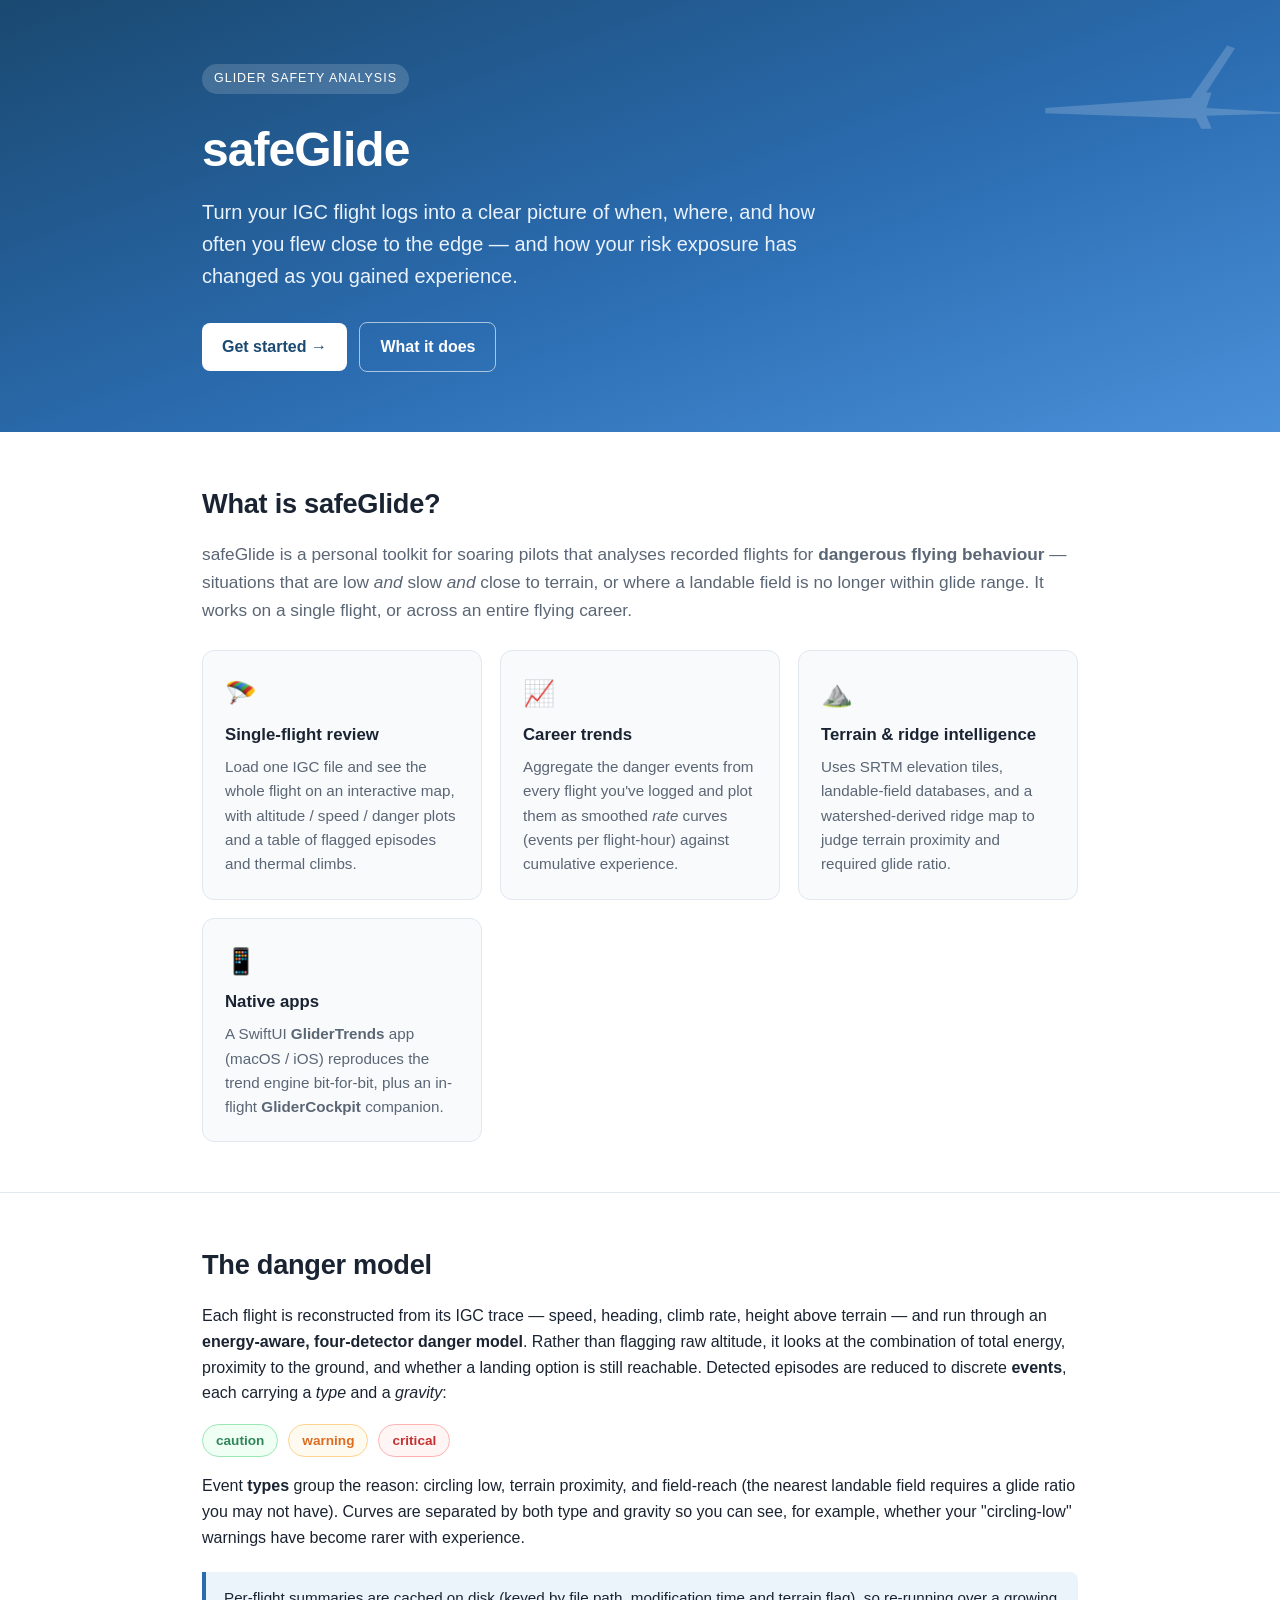
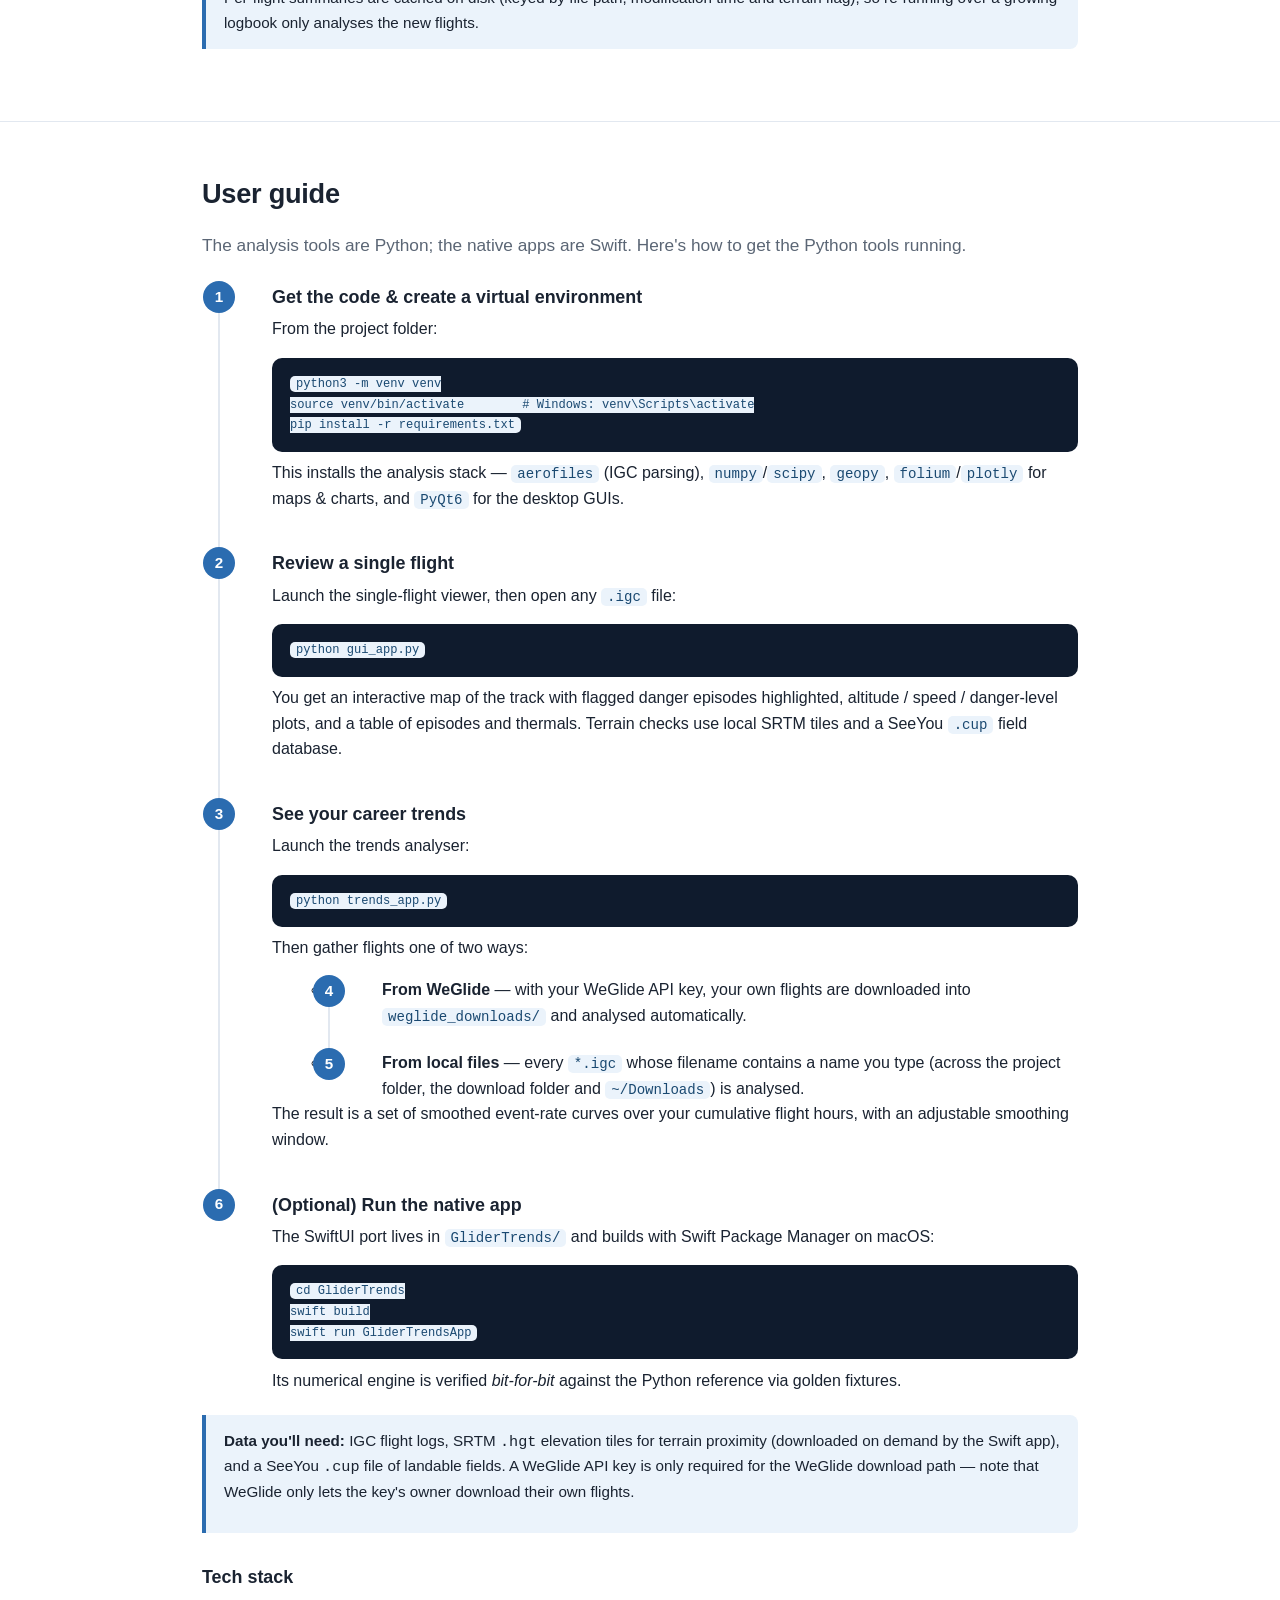
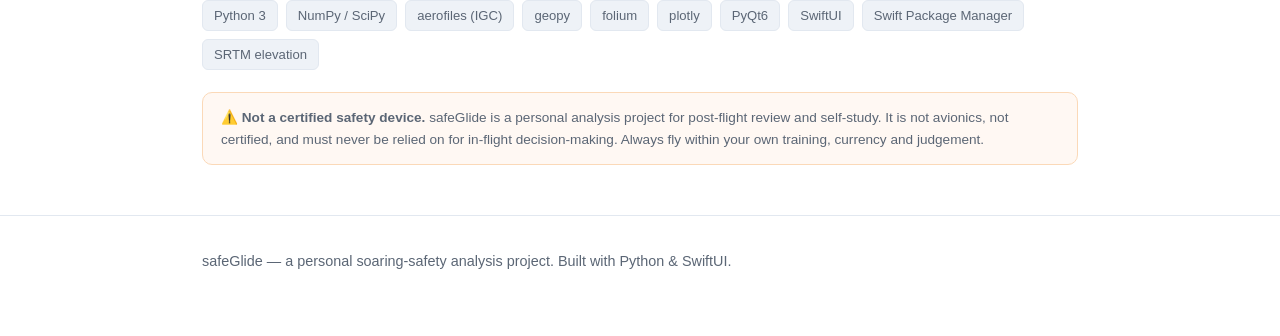
==== index.html @ c8cd1710 "safeGlide landing page & user guide Co-Authored-By: Claude Opus 4.8 <noreply@anthropic.com>" ====
<!DOCTYPE html>
<html lang="en">
<head>
<meta charset="utf-8">
<meta name="viewport" content="width=device-width, initial-scale=1">
<title>safeGlide — glider flight-safety analysis</title>
<style>
  :root{
    --sky:#2b6cb0; --sky-dk:#1a4971; --sky-lt:#ebf3fb;
    --ink:#1a2331; --muted:#5b6675; --line:#e2e8f0; --bg:#ffffff;
    --warn:#dd6b20; --crit:#c53030; --ok:#2f855a;
    --card:#f8fafc;
  }
  *{box-sizing:border-box}
  html{scroll-behavior:smooth}
  body{margin:0;font-family:-apple-system,BlinkMacSystemFont,"Segoe UI",Roboto,Helvetica,Arial,sans-serif;
    color:var(--ink);line-height:1.6;background:var(--bg);-webkit-font-smoothing:antialiased}
  a{color:var(--sky);text-decoration:none}
  a:hover{text-decoration:underline}
  .wrap{max-width:920px;margin:0 auto;padding:0 22px}

  /* hero */
  header.hero{background:linear-gradient(160deg,#1a4971 0%,#2b6cb0 55%,#4a90d9 100%);color:#fff;
    padding:64px 0 56px;position:relative;overflow:hidden}
  header.hero .wrap{position:relative;z-index:1}
  .glider{position:absolute;right:-20px;top:30px;width:260px;opacity:.18;z-index:0}
  .badge{display:inline-block;font-size:.78rem;letter-spacing:.08em;text-transform:uppercase;
    background:rgba(255,255,255,.16);padding:5px 12px;border-radius:999px;margin-bottom:18px}
  h1{font-size:3rem;margin:0 0 .15em;font-weight:800;letter-spacing:-.02em}
  .tag{font-size:1.25rem;max-width:620px;color:#eaf2fb;margin:0 0 26px}
  .cta a{display:inline-block;background:#fff;color:var(--sky-dk);font-weight:600;
    padding:11px 20px;border-radius:8px;margin:4px 8px 4px 0}
  .cta a.ghost{background:transparent;color:#fff;border:1.5px solid rgba(255,255,255,.6)}

  section{padding:50px 0;border-bottom:1px solid var(--line)}
  h2{font-size:1.7rem;margin:0 0 .6em;letter-spacing:-.01em}
  h3{font-size:1.12rem;margin:0 0 .35em}
  p{margin:0 0 1em}
  .lead{font-size:1.08rem;color:var(--muted)}

  .grid{display:grid;grid-template-columns:repeat(auto-fit,minmax(240px,1fr));gap:18px;margin-top:26px}
  .card{background:var(--card);border:1px solid var(--line);border-radius:12px;padding:22px}
  .card .ic{font-size:1.6rem;margin-bottom:8px;display:block}
  .card h3{font-size:1.05rem}
  .card p{font-size:.95rem;color:var(--muted);margin:0}

  /* danger pills */
  .pills{display:flex;flex-wrap:wrap;gap:10px;margin:18px 0 6px}
  .pill{font-size:.85rem;font-weight:600;padding:5px 13px;border-radius:999px;border:1px solid}
  .pill.c{color:var(--ok);border-color:#9ae6b4;background:#f0fff4}
  .pill.w{color:var(--warn);border-color:#fbd38d;background:#fffaf0}
  .pill.x{color:var(--crit);border-color:#feb2b2;background:#fff5f5}

  /* steps */
  ol.steps{counter-reset:s;list-style:none;padding:0;margin:24px 0 0}
  ol.steps li{position:relative;padding:0 0 22px 52px;border-left:2px solid var(--line);margin-left:16px}
  ol.steps li:last-child{border-left-color:transparent;padding-bottom:0}
  ol.steps li::before{counter-increment:s;content:counter(s);position:absolute;left:-17px;top:-2px;
    width:32px;height:32px;border-radius:50%;background:var(--sky);color:#fff;font-weight:700;
    display:flex;align-items:center;justify-content:center;font-size:.95rem}
  ol.steps h3{margin-bottom:.25em}

  pre{background:#0f1b2d;color:#e6edf6;border-radius:10px;padding:16px 18px;overflow-x:auto;
    font-size:.86rem;line-height:1.5;margin:.6em 0}
  code{font-family:ui-monospace,SFMono-Regular,Menlo,Consolas,monospace}
  p code,li code{background:var(--sky-lt);color:var(--sky-dk);padding:1px 6px;border-radius:5px;font-size:.88em}

  .note{background:var(--sky-lt);border-left:4px solid var(--sky);border-radius:0 8px 8px 0;
    padding:14px 18px;font-size:.95rem;margin:22px 0}
  .stack{display:flex;flex-wrap:wrap;gap:8px;margin-top:8px}
  .stack span{font-size:.82rem;background:#eef2f7;border:1px solid var(--line);padding:4px 11px;border-radius:6px;color:var(--muted)}

  footer{padding:34px 0 50px;color:var(--muted);font-size:.9rem}
  .disclaimer{font-size:.85rem;color:var(--muted);background:#fff8f3;border:1px solid #fbd9b8;
    border-radius:10px;padding:14px 18px;margin-top:22px}
  @media(max-width:560px){h1{font-size:2.2rem}.glider{display:none}}
</style>
</head>
<body>

<header class="hero">
  <svg class="glider" viewBox="0 0 100 60" xmlns="http://www.w3.org/2000/svg" fill="#fff" aria-hidden="true">
    <path d="M2 30 L60 26 L62 24 L66 24 L64 30 L98 32 L64 33 L66 38 L62 38 L60 34 L2 32 Z"/>
    <path d="M58 26 L72 6 L75 7 L62 27 Z"/>
  </svg>
  <div class="wrap">
    <span class="badge">Glider Safety Analysis</span>
    <h1>safeGlide</h1>
    <p class="tag">Turn your IGC flight logs into a clear picture of when, where, and how often you flew close to the edge — and how your risk exposure has changed as you gained experience.</p>
    <div class="cta">
      <a href="#guide">Get started →</a>
      <a class="ghost" href="#what">What it does</a>
    </div>
  </div>
</header>

<section id="what">
  <div class="wrap">
    <h2>What is safeGlide?</h2>
    <p class="lead">safeGlide is a personal toolkit for soaring pilots that analyses recorded flights for <strong>dangerous flying behaviour</strong> — situations that are low <em>and</em> slow <em>and</em> close to terrain, or where a landable field is no longer within glide range. It works on a single flight, or across an entire flying career.</p>

    <div class="grid">
      <div class="card">
        <span class="ic">🪂</span>
        <h3>Single-flight review</h3>
        <p>Load one IGC file and see the whole flight on an interactive map, with altitude / speed / danger plots and a table of flagged episodes and thermal climbs.</p>
      </div>
      <div class="card">
        <span class="ic">📈</span>
        <h3>Career trends</h3>
        <p>Aggregate the danger events from every flight you've logged and plot them as smoothed <em>rate</em> curves (events per flight-hour) against cumulative experience.</p>
      </div>
      <div class="card">
        <span class="ic">⛰️</span>
        <h3>Terrain &amp; ridge intelligence</h3>
        <p>Uses SRTM elevation tiles, landable-field databases, and a watershed-derived ridge map to judge terrain proximity and required glide ratio.</p>
      </div>
      <div class="card">
        <span class="ic">📱</span>
        <h3>Native apps</h3>
        <p>A SwiftUI <strong>GliderTrends</strong> app (macOS / iOS) reproduces the trend engine bit-for-bit, plus an in-flight <strong>GliderCockpit</strong> companion.</p>
      </div>
    </div>
  </div>
</section>

<section id="danger">
  <div class="wrap">
    <h2>The danger model</h2>
    <p>Each flight is reconstructed from its IGC trace — speed, heading, climb rate, height above terrain — and run through an <strong>energy-aware, four-detector danger model</strong>. Rather than flagging raw altitude, it looks at the combination of total energy, proximity to the ground, and whether a landing option is still reachable. Detected episodes are reduced to discrete <strong>events</strong>, each carrying a <em>type</em> and a <em>gravity</em>:</p>
    <div class="pills">
      <span class="pill c">caution</span>
      <span class="pill w">warning</span>
      <span class="pill x">critical</span>
    </div>
    <p style="margin-top:1em">Event <strong>types</strong> group the reason: circling low, terrain proximity, and field-reach (the nearest landable field requires a glide ratio you may not have). Curves are separated by both type and gravity so you can see, for example, whether your "circling-low" warnings have become rarer with experience.</p>
    <div class="note">Per-flight summaries are cached on disk (keyed by file path, modification time and terrain flag), so re-running over a growing logbook only analyses the new flights.</div>
  </div>
</section>

<section id="guide">
  <div class="wrap">
    <h2>User guide</h2>
    <p class="lead">The analysis tools are Python; the native apps are Swift. Here's how to get the Python tools running.</p>

    <ol class="steps">
      <li>
        <h3>Get the code &amp; create a virtual environment</h3>
        <p>From the project folder:</p>
        <pre><code>python3 -m venv venv
source venv/bin/activate        # Windows: venv\Scripts\activate
pip install -r requirements.txt</code></pre>
        <p>This installs the analysis stack — <code>aerofiles</code> (IGC parsing), <code>numpy</code>/<code>scipy</code>, <code>geopy</code>, <code>folium</code>/<code>plotly</code> for maps &amp; charts, and <code>PyQt6</code> for the desktop GUIs.</p>
      </li>

      <li>
        <h3>Review a single flight</h3>
        <p>Launch the single-flight viewer, then open any <code>.igc</code> file:</p>
        <pre><code>python gui_app.py</code></pre>
        <p>You get an interactive map of the track with flagged danger episodes highlighted, altitude / speed / danger-level plots, and a table of episodes and thermals. Terrain checks use local SRTM tiles and a SeeYou <code>.cup</code> field database.</p>
      </li>

      <li>
        <h3>See your career trends</h3>
        <p>Launch the trends analyser:</p>
        <pre><code>python trends_app.py</code></pre>
        <p>Then gather flights one of two ways:</p>
        <ul>
          <li><strong>From WeGlide</strong> — with your WeGlide API key, your own flights are downloaded into <code>weglide_downloads/</code> and analysed automatically.</li>
          <li><strong>From local files</strong> — every <code>*.igc</code> whose filename contains a name you type (across the project folder, the download folder and <code>~/Downloads</code>) is analysed.</li>
        </ul>
        <p>The result is a set of smoothed event-rate curves over your cumulative flight hours, with an adjustable smoothing window.</p>
      </li>

      <li>
        <h3>(Optional) Run the native app</h3>
        <p>The SwiftUI port lives in <code>GliderTrends/</code> and builds with Swift Package Manager on macOS:</p>
        <pre><code>cd GliderTrends
swift build
swift run GliderTrendsApp</code></pre>
        <p>Its numerical engine is verified <em>bit-for-bit</em> against the Python reference via golden fixtures.</p>
      </li>
    </ol>

    <div class="note"><strong>Data you'll need:</strong> IGC flight logs, SRTM <code>.hgt</code> elevation tiles for terrain proximity (downloaded on demand by the Swift app), and a SeeYou <code>.cup</code> file of landable fields. A WeGlide API key is only required for the WeGlide download path — note that WeGlide only lets the key's owner download their own flights.</p></div>

    <h3 style="margin-top:30px">Tech stack</h3>
    <div class="stack">
      <span>Python 3</span><span>NumPy / SciPy</span><span>aerofiles (IGC)</span><span>geopy</span>
      <span>folium</span><span>plotly</span><span>PyQt6</span><span>SwiftUI</span><span>Swift Package Manager</span><span>SRTM elevation</span>
    </div>

    <div class="disclaimer">⚠️ <strong>Not a certified safety device.</strong> safeGlide is a personal analysis project for post-flight review and self-study. It is not avionics, not certified, and must never be relied on for in-flight decision-making. Always fly within your own training, currency and judgement.</div>
  </div>
</section>

<footer>
  <div class="wrap">
    <p>safeGlide — a personal soaring-safety analysis project. Built with Python &amp; SwiftUI.</p>
  </div>
</footer>

</body>
</html>
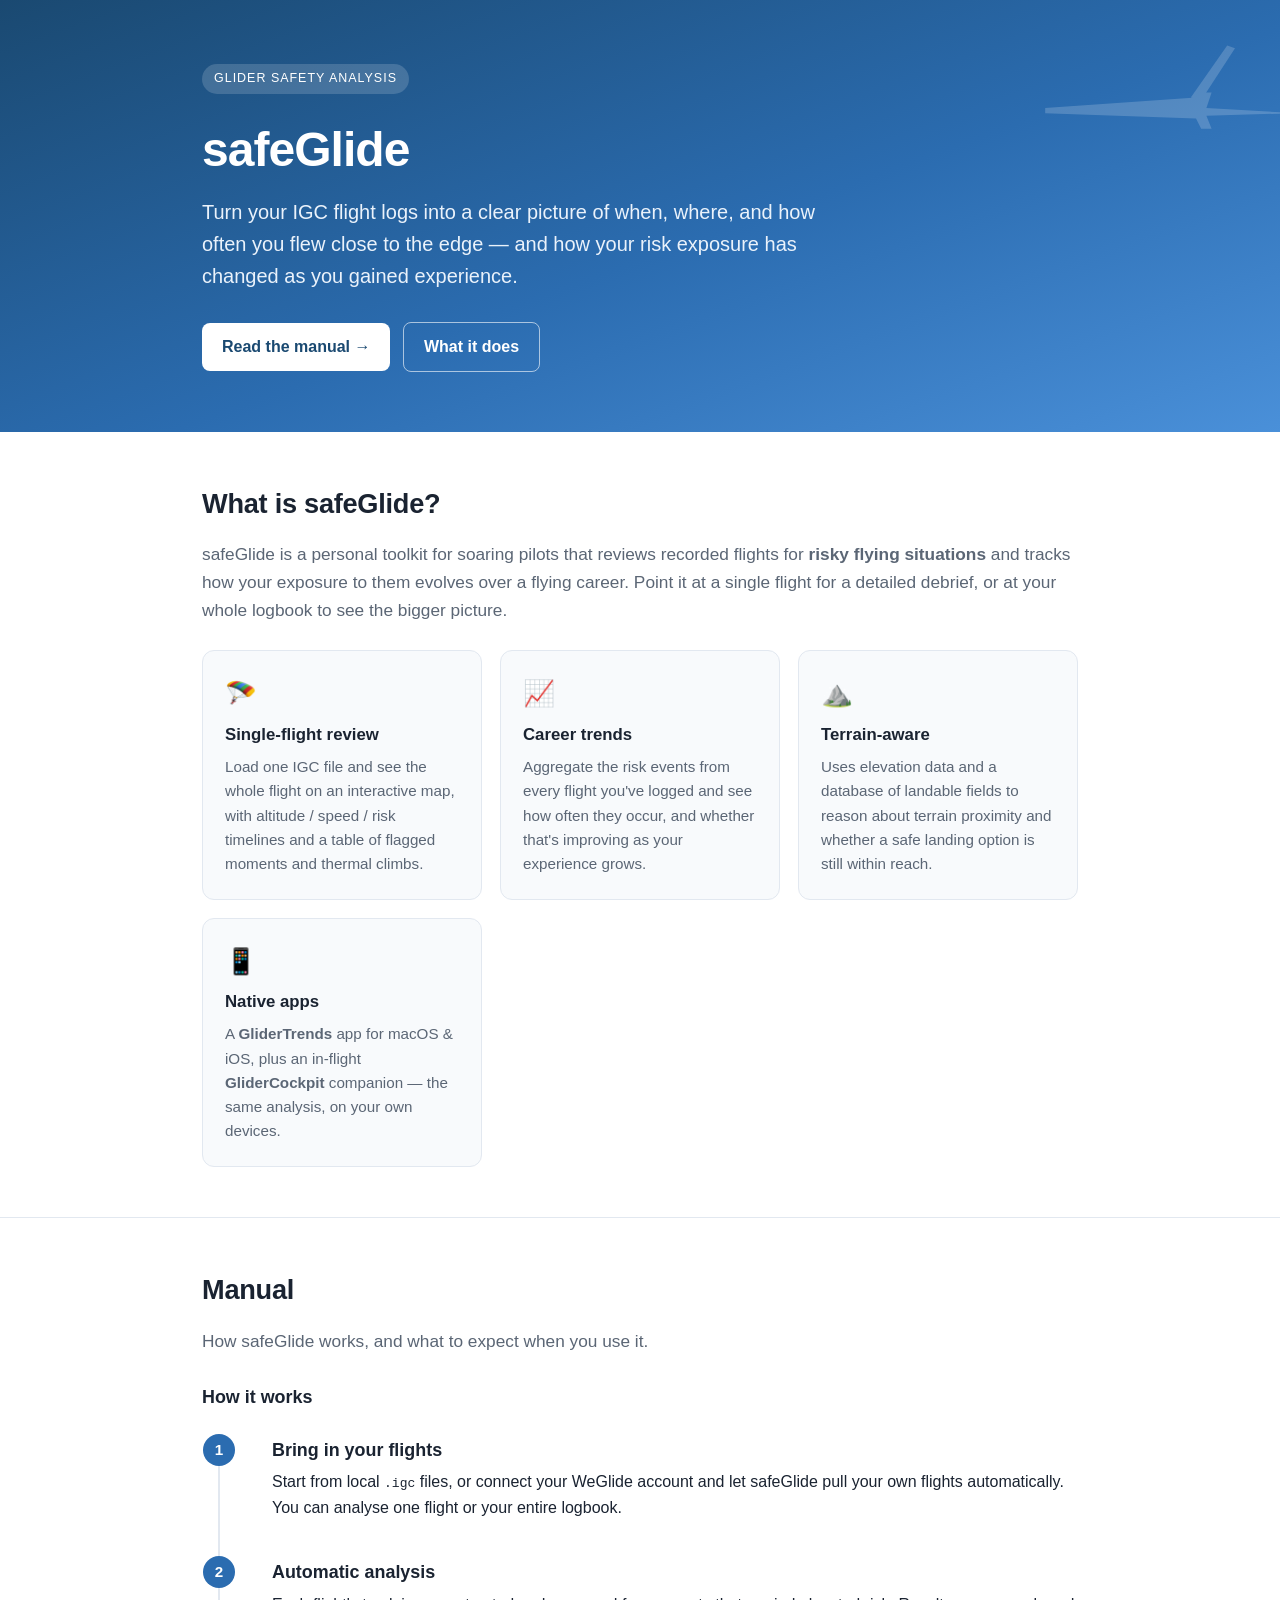
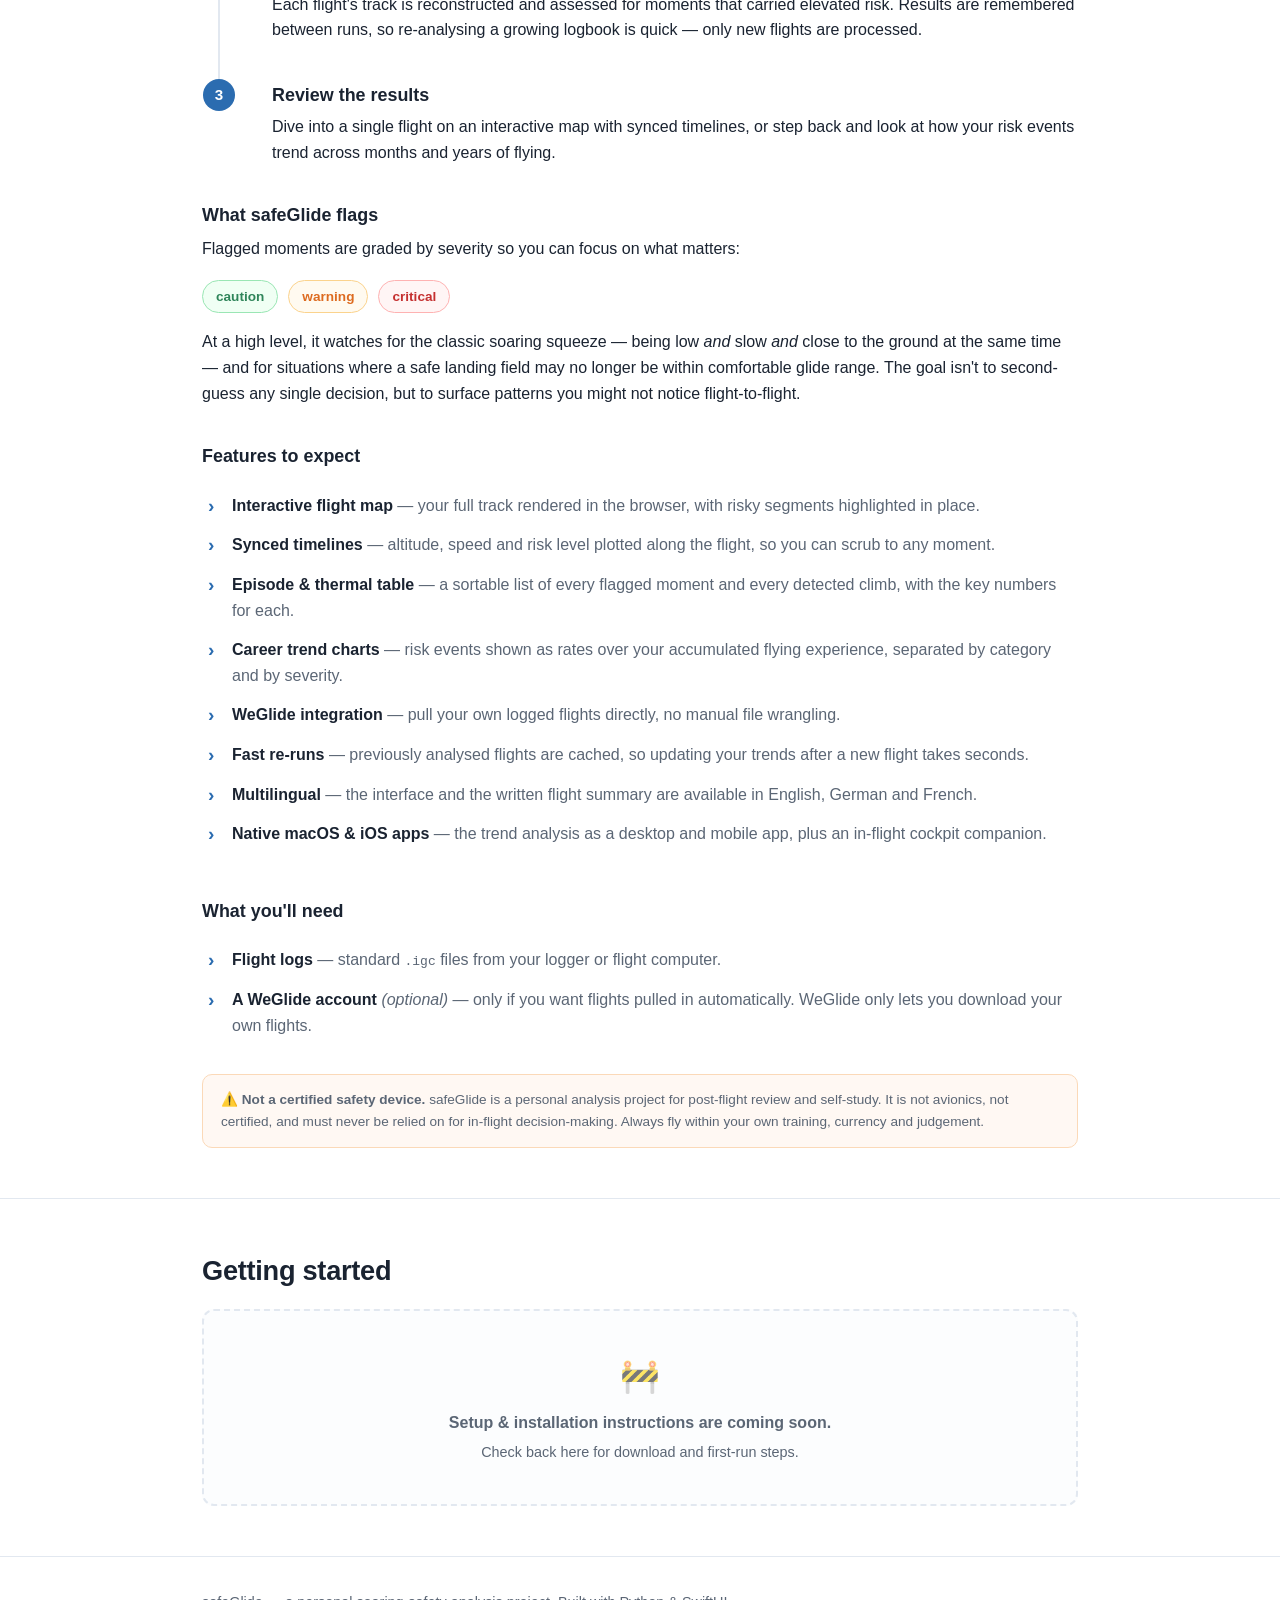
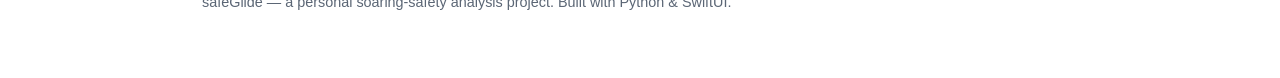
==== commit 3839a272: "Update landing page: empty Getting Started, populated Manual Co-Authored-By: Claude Opus 4.8 <norepl" ====
--- a/index.html
+++ b/index.html
@@ -60,15 +60,18 @@
     display:flex;align-items:center;justify-content:center;font-size:.95rem}
   ol.steps h3{margin-bottom:.25em}
 
-  pre{background:#0f1b2d;color:#e6edf6;border-radius:10px;padding:16px 18px;overflow-x:auto;
-    font-size:.86rem;line-height:1.5;margin:.6em 0}
-  code{font-family:ui-monospace,SFMono-Regular,Menlo,Consolas,monospace}
-  p code,li code{background:var(--sky-lt);color:var(--sky-dk);padding:1px 6px;border-radius:5px;font-size:.88em}
+  ul.feat{list-style:none;padding:0;margin:22px 0 0}
+  ul.feat li{position:relative;padding:0 0 14px 30px;color:var(--muted)}
+  ul.feat li strong{color:var(--ink)}
+  ul.feat li::before{content:"›";position:absolute;left:6px;top:-2px;color:var(--sky);font-weight:800;font-size:1.2rem}
 
   .note{background:var(--sky-lt);border-left:4px solid var(--sky);border-radius:0 8px 8px 0;
     padding:14px 18px;font-size:.95rem;margin:22px 0}
-  .stack{display:flex;flex-wrap:wrap;gap:8px;margin-top:8px}
-  .stack span{font-size:.82rem;background:#eef2f7;border:1px solid var(--line);padding:4px 11px;border-radius:6px;color:var(--muted)}
+
+  /* empty placeholder */
+  .placeholder{border:2px dashed var(--line);border-radius:12px;padding:40px 24px;text-align:center;
+    color:var(--muted);background:#fcfdfe}
+  .placeholder .ic{font-size:2rem;display:block;margin-bottom:8px;opacity:.6}
 
   footer{padding:34px 0 50px;color:var(--muted);font-size:.9rem}
   .disclaimer{font-size:.85rem;color:var(--muted);background:#fff8f3;border:1px solid #fbd9b8;
@@ -88,7 +91,7 @@
     <h1>safeGlide</h1>
     <p class="tag">Turn your IGC flight logs into a clear picture of when, where, and how often you flew close to the edge — and how your risk exposure has changed as you gained experience.</p>
     <div class="cta">
-      <a href="#guide">Get started →</a>
+      <a href="#manual">Read the manual →</a>
       <a class="ghost" href="#what">What it does</a>
     </div>
   </div>
@@ -97,100 +100,93 @@
 <section id="what">
   <div class="wrap">
     <h2>What is safeGlide?</h2>
-    <p class="lead">safeGlide is a personal toolkit for soaring pilots that analyses recorded flights for <strong>dangerous flying behaviour</strong> — situations that are low <em>and</em> slow <em>and</em> close to terrain, or where a landable field is no longer within glide range. It works on a single flight, or across an entire flying career.</p>
+    <p class="lead">safeGlide is a personal toolkit for soaring pilots that reviews recorded flights for <strong>risky flying situations</strong> and tracks how your exposure to them evolves over a flying career. Point it at a single flight for a detailed debrief, or at your whole logbook to see the bigger picture.</p>
 
     <div class="grid">
       <div class="card">
         <span class="ic">🪂</span>
         <h3>Single-flight review</h3>
-        <p>Load one IGC file and see the whole flight on an interactive map, with altitude / speed / danger plots and a table of flagged episodes and thermal climbs.</p>
+        <p>Load one IGC file and see the whole flight on an interactive map, with altitude / speed / risk timelines and a table of flagged moments and thermal climbs.</p>
       </div>
       <div class="card">
         <span class="ic">📈</span>
         <h3>Career trends</h3>
-        <p>Aggregate the danger events from every flight you've logged and plot them as smoothed <em>rate</em> curves (events per flight-hour) against cumulative experience.</p>
+        <p>Aggregate the risk events from every flight you've logged and see how often they occur, and whether that's improving as your experience grows.</p>
       </div>
       <div class="card">
         <span class="ic">⛰️</span>
-        <h3>Terrain &amp; ridge intelligence</h3>
-        <p>Uses SRTM elevation tiles, landable-field databases, and a watershed-derived ridge map to judge terrain proximity and required glide ratio.</p>
+        <h3>Terrain-aware</h3>
+        <p>Uses elevation data and a database of landable fields to reason about terrain proximity and whether a safe landing option is still within reach.</p>
       </div>
       <div class="card">
         <span class="ic">📱</span>
         <h3>Native apps</h3>
-        <p>A SwiftUI <strong>GliderTrends</strong> app (macOS / iOS) reproduces the trend engine bit-for-bit, plus an in-flight <strong>GliderCockpit</strong> companion.</p>
+        <p>A <strong>GliderTrends</strong> app for macOS &amp; iOS, plus an in-flight <strong>GliderCockpit</strong> companion — the same analysis, on your own devices.</p>
       </div>
     </div>
   </div>
 </section>
 
-<section id="danger">
-  <div class="wrap">
-    <h2>The danger model</h2>
-    <p>Each flight is reconstructed from its IGC trace — speed, heading, climb rate, height above terrain — and run through an <strong>energy-aware, four-detector danger model</strong>. Rather than flagging raw altitude, it looks at the combination of total energy, proximity to the ground, and whether a landing option is still reachable. Detected episodes are reduced to discrete <strong>events</strong>, each carrying a <em>type</em> and a <em>gravity</em>:</p>
+<section id="manual">
+  <div class="wrap">
+    <h2>Manual</h2>
+    <p class="lead">How safeGlide works, and what to expect when you use it.</p>
+
+    <h3 style="margin-top:28px">How it works</h3>
+    <ol class="steps">
+      <li>
+        <h3>Bring in your flights</h3>
+        <p>Start from local <code>.igc</code> files, or connect your WeGlide account and let safeGlide pull your own flights automatically. You can analyse one flight or your entire logbook.</p>
+      </li>
+      <li>
+        <h3>Automatic analysis</h3>
+        <p>Each flight's track is reconstructed and assessed for moments that carried elevated risk. Results are remembered between runs, so re-analysing a growing logbook is quick — only new flights are processed.</p>
+      </li>
+      <li>
+        <h3>Review the results</h3>
+        <p>Dive into a single flight on an interactive map with synced timelines, or step back and look at how your risk events trend across months and years of flying.</p>
+      </li>
+    </ol>
+
+    <h3 style="margin-top:36px">What safeGlide flags</h3>
+    <p>Flagged moments are graded by severity so you can focus on what matters:</p>
     <div class="pills">
       <span class="pill c">caution</span>
       <span class="pill w">warning</span>
       <span class="pill x">critical</span>
     </div>
-    <p style="margin-top:1em">Event <strong>types</strong> group the reason: circling low, terrain proximity, and field-reach (the nearest landable field requires a glide ratio you may not have). Curves are separated by both type and gravity so you can see, for example, whether your "circling-low" warnings have become rarer with experience.</p>
-    <div class="note">Per-flight summaries are cached on disk (keyed by file path, modification time and terrain flag), so re-running over a growing logbook only analyses the new flights.</div>
+    <p style="margin-top:1em">At a high level, it watches for the classic soaring squeeze — being low <em>and</em> slow <em>and</em> close to the ground at the same time — and for situations where a safe landing field may no longer be within comfortable glide range. The goal isn't to second-guess any single decision, but to surface patterns you might not notice flight-to-flight.</p>
+
+    <h3 style="margin-top:36px">Features to expect</h3>
+    <ul class="feat">
+      <li><strong>Interactive flight map</strong> — your full track rendered in the browser, with risky segments highlighted in place.</li>
+      <li><strong>Synced timelines</strong> — altitude, speed and risk level plotted along the flight, so you can scrub to any moment.</li>
+      <li><strong>Episode &amp; thermal table</strong> — a sortable list of every flagged moment and every detected climb, with the key numbers for each.</li>
+      <li><strong>Career trend charts</strong> — risk events shown as rates over your accumulated flying experience, separated by category and by severity.</li>
+      <li><strong>WeGlide integration</strong> — pull your own logged flights directly, no manual file wrangling.</li>
+      <li><strong>Fast re-runs</strong> — previously analysed flights are cached, so updating your trends after a new flight takes seconds.</li>
+      <li><strong>Multilingual</strong> — the interface and the written flight summary are available in English, German and French.</li>
+      <li><strong>Native macOS &amp; iOS apps</strong> — the trend analysis as a desktop and mobile app, plus an in-flight cockpit companion.</li>
+    </ul>
+
+    <h3 style="margin-top:36px">What you'll need</h3>
+    <ul class="feat">
+      <li><strong>Flight logs</strong> — standard <code>.igc</code> files from your logger or flight computer.</li>
+      <li><strong>A WeGlide account</strong> <em>(optional)</em> — only if you want flights pulled in automatically. WeGlide only lets you download your own flights.</li>
+    </ul>
+
+    <div class="disclaimer">⚠️ <strong>Not a certified safety device.</strong> safeGlide is a personal analysis project for post-flight review and self-study. It is not avionics, not certified, and must never be relied on for in-flight decision-making. Always fly within your own training, currency and judgement.</div>
   </div>
 </section>
 
-<section id="guide">
-  <div class="wrap">
-    <h2>User guide</h2>
-    <p class="lead">The analysis tools are Python; the native apps are Swift. Here's how to get the Python tools running.</p>
-
-    <ol class="steps">
-      <li>
-        <h3>Get the code &amp; create a virtual environment</h3>
-        <p>From the project folder:</p>
-        <pre><code>python3 -m venv venv
-source venv/bin/activate        # Windows: venv\Scripts\activate
-pip install -r requirements.txt</code></pre>
-        <p>This installs the analysis stack — <code>aerofiles</code> (IGC parsing), <code>numpy</code>/<code>scipy</code>, <code>geopy</code>, <code>folium</code>/<code>plotly</code> for maps &amp; charts, and <code>PyQt6</code> for the desktop GUIs.</p>
-      </li>
-
-      <li>
-        <h3>Review a single flight</h3>
-        <p>Launch the single-flight viewer, then open any <code>.igc</code> file:</p>
-        <pre><code>python gui_app.py</code></pre>
-        <p>You get an interactive map of the track with flagged danger episodes highlighted, altitude / speed / danger-level plots, and a table of episodes and thermals. Terrain checks use local SRTM tiles and a SeeYou <code>.cup</code> field database.</p>
-      </li>
-
-      <li>
-        <h3>See your career trends</h3>
-        <p>Launch the trends analyser:</p>
-        <pre><code>python trends_app.py</code></pre>
-        <p>Then gather flights one of two ways:</p>
-        <ul>
-          <li><strong>From WeGlide</strong> — with your WeGlide API key, your own flights are downloaded into <code>weglide_downloads/</code> and analysed automatically.</li>
-          <li><strong>From local files</strong> — every <code>*.igc</code> whose filename contains a name you type (across the project folder, the download folder and <code>~/Downloads</code>) is analysed.</li>
-        </ul>
-        <p>The result is a set of smoothed event-rate curves over your cumulative flight hours, with an adjustable smoothing window.</p>
-      </li>
-
-      <li>
-        <h3>(Optional) Run the native app</h3>
-        <p>The SwiftUI port lives in <code>GliderTrends/</code> and builds with Swift Package Manager on macOS:</p>
-        <pre><code>cd GliderTrends
-swift build
-swift run GliderTrendsApp</code></pre>
-        <p>Its numerical engine is verified <em>bit-for-bit</em> against the Python reference via golden fixtures.</p>
-      </li>
-    </ol>
-
-    <div class="note"><strong>Data you'll need:</strong> IGC flight logs, SRTM <code>.hgt</code> elevation tiles for terrain proximity (downloaded on demand by the Swift app), and a SeeYou <code>.cup</code> file of landable fields. A WeGlide API key is only required for the WeGlide download path — note that WeGlide only lets the key's owner download their own flights.</p></div>
-
-    <h3 style="margin-top:30px">Tech stack</h3>
-    <div class="stack">
-      <span>Python 3</span><span>NumPy / SciPy</span><span>aerofiles (IGC)</span><span>geopy</span>
-      <span>folium</span><span>plotly</span><span>PyQt6</span><span>SwiftUI</span><span>Swift Package Manager</span><span>SRTM elevation</span>
-    </div>
-
-    <div class="disclaimer">⚠️ <strong>Not a certified safety device.</strong> safeGlide is a personal analysis project for post-flight review and self-study. It is not avionics, not certified, and must never be relied on for in-flight decision-making. Always fly within your own training, currency and judgement.</div>
+<section id="start">
+  <div class="wrap">
+    <h2>Getting started</h2>
+    <div class="placeholder">
+      <span class="ic">🚧</span>
+      <p style="margin:0"><strong>Setup &amp; installation instructions are coming soon.</strong></p>
+      <p style="margin:.4em 0 0;font-size:.9rem">Check back here for download and first-run steps.</p>
+    </div>
   </div>
 </section>
 
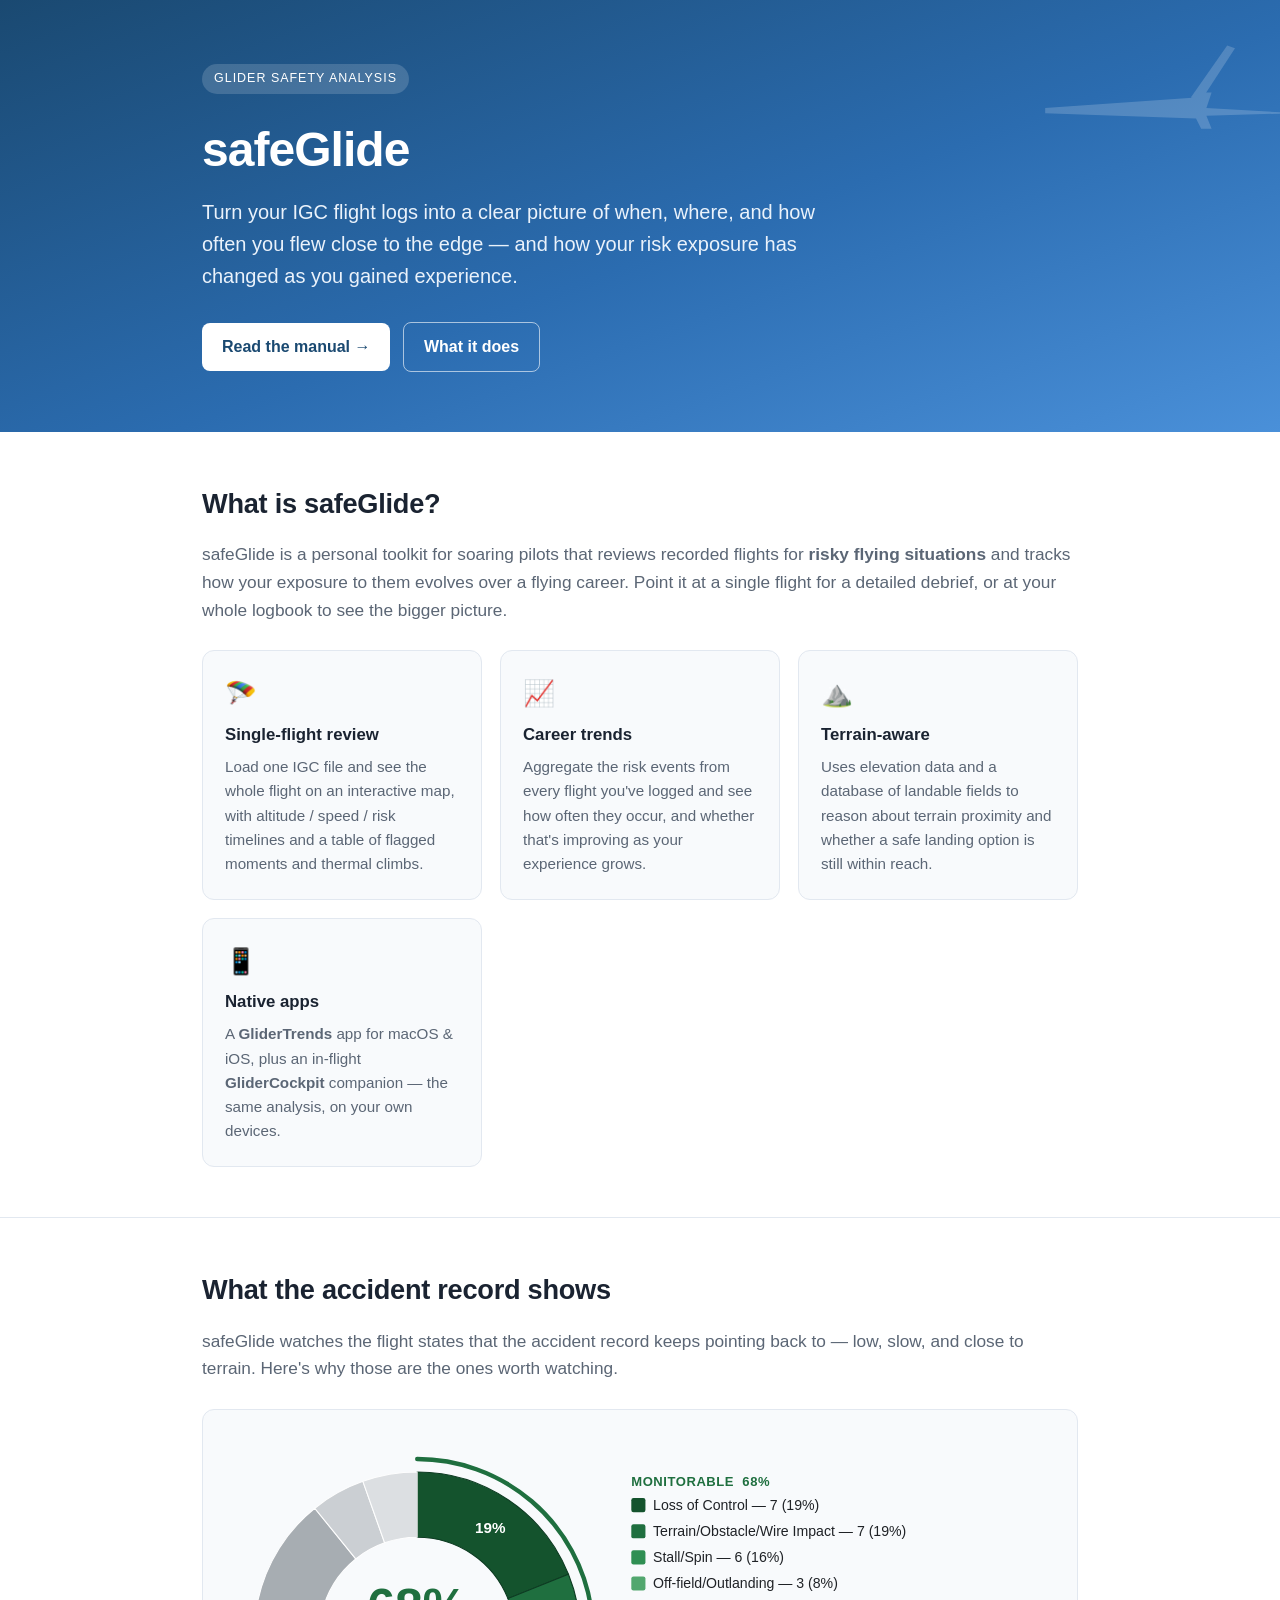
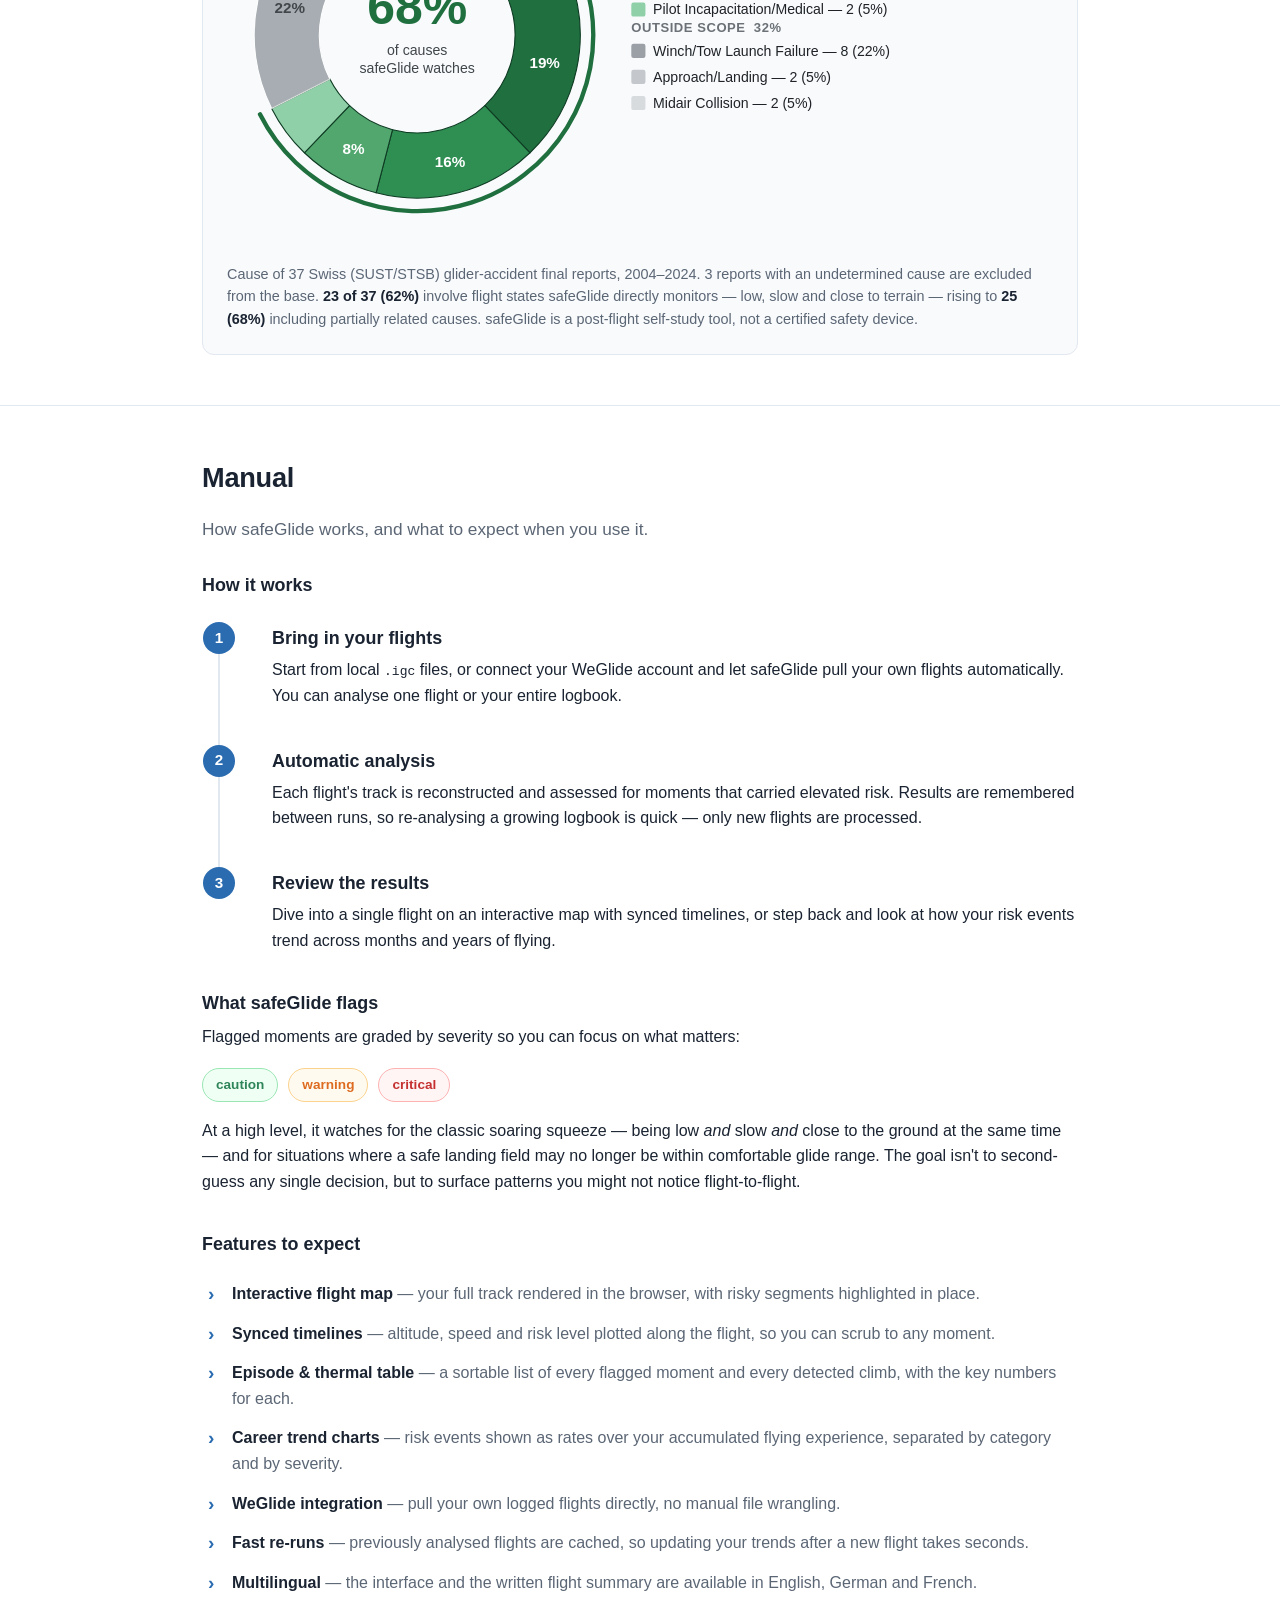
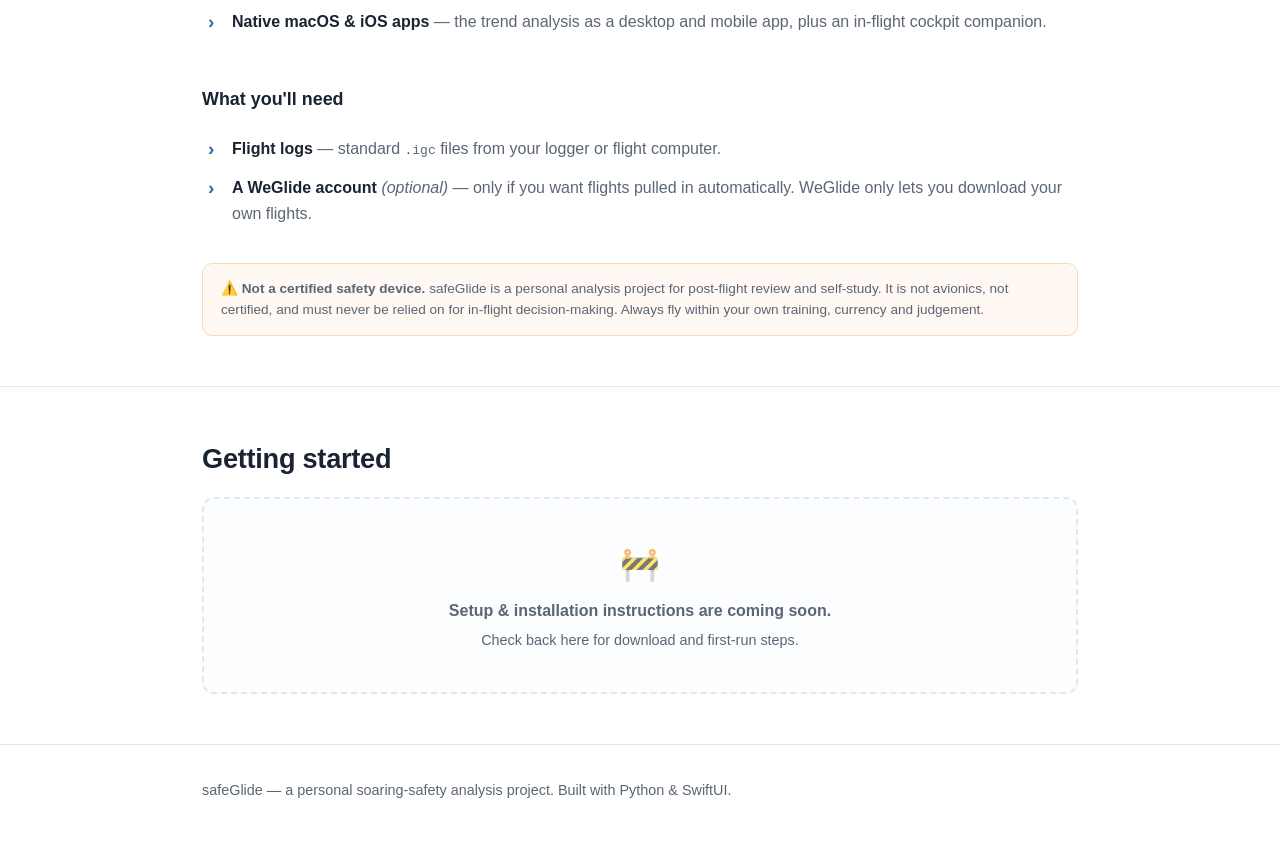
==== commit 52aaf0af: "Add accident-cause evidence section (68% monitorable) to landing page Co-Authored-By: Claude Opus 4." ====
--- a/index.html
+++ b/index.html
@@ -68,6 +68,13 @@
   .note{background:var(--sky-lt);border-left:4px solid var(--sky);border-radius:0 8px 8px 0;
     padding:14px 18px;font-size:.95rem;margin:22px 0}
 
+  /* evidence figure */
+  figure.evidence{margin:26px 0 0;background:var(--card);border:1px solid var(--line);
+    border-radius:12px;padding:24px}
+  figure.evidence svg{width:100%;height:auto;display:block}
+  figure.evidence figcaption{margin:16px 0 0;font-size:.9rem;line-height:1.55;color:var(--muted)}
+  figure.evidence figcaption strong{color:var(--ink)}
+
   /* empty placeholder */
   .placeholder{border:2px dashed var(--line);border-radius:12px;padding:40px 24px;text-align:center;
     color:var(--muted);background:#fcfdfe}
@@ -124,6 +131,23 @@
         <p>A <strong>GliderTrends</strong> app for macOS &amp; iOS, plus an in-flight <strong>GliderCockpit</strong> companion — the same analysis, on your own devices.</p>
       </div>
     </div>
+  </div>
+</section>
+
+<section id="evidence">
+  <div class="wrap">
+    <h2>What the accident record shows</h2>
+    <p class="lead">safeGlide watches the flight states that the accident record keeps pointing back to — low, slow, and close to terrain. Here's why those are the ones worth watching.</p>
+    <figure class="evidence">
+      <svg viewBox="0 0 760 380" xmlns="http://www.w3.org/2000/svg" font-family="-apple-system,Segoe UI,Roboto,Helvetica,Arial,sans-serif" role="img" aria-label="Pie chart of glider accident causes with safeGlide-monitorable causes highlighted">
+<path d="M175.00,35.00 A150,150 0 0 1 314.18,129.07 L258.51,151.44 A90,90 0 0 0 175.00,95.00 Z" fill="#14532d" stroke="#0d3b22" stroke-width="1" opacity="1"><title>Loss of Control: 7 (19%)</title></path><path d="M314.18,129.07 A150,150 0 0 1 278.79,293.29 L237.27,249.98 A90,90 0 0 0 258.51,151.44 Z" fill="#1f6f3f" stroke="#0d3b22" stroke-width="1" opacity="1"><title>Terrain/Obstacle/Wire Impact: 7 (19%)</title></path><path d="M278.79,293.29 A150,150 0 0 1 137.20,330.16 L152.32,272.10 A90,90 0 0 0 237.27,249.98 Z" fill="#2f8f53" stroke="#0d3b22" stroke-width="1" opacity="1"><title>Stall/Spin: 6 (16%)</title></path><path d="M137.20,330.16 A150,150 0 0 1 71.21,293.29 L112.73,249.98 A90,90 0 0 0 152.32,272.10 Z" fill="#52a76f" stroke="#0d3b22" stroke-width="1" opacity="1"><title>Off-field/Outlanding: 3 (8%)</title></path><path d="M71.21,293.29 A150,150 0 0 1 41.06,252.53 L94.64,225.52 A90,90 0 0 0 112.73,249.98 Z" fill="#8fd0a8" stroke="#0d3b22" stroke-width="1" opacity="1"><title>Pilot Incapacitation/Medical: 2 (5%)</title></path><path d="M41.06,252.53 A150,150 0 0 1 80.77,68.29 L118.46,114.98 A90,90 0 0 0 94.64,225.52 Z" fill="#9aa0a6" stroke="#ffffff" stroke-width="1" opacity="0.85"><title>Winch/Tow Launch Failure: 8 (22%)</title></path><path d="M80.77,68.29 A150,150 0 0 1 125.03,43.57 L145.02,100.14 A90,90 0 0 0 118.46,114.98 Z" fill="#c4c8cc" stroke="#ffffff" stroke-width="1" opacity="0.85"><title>Approach/Landing: 2 (5%)</title></path><path d="M125.03,43.57 A150,150 0 0 1 175.00,35.00 L175.00,95.00 A90,90 0 0 0 145.02,100.14 Z" fill="#d8dbde" stroke="#ffffff" stroke-width="1" opacity="0.85"><title>Midair Collision: 2 (5%)</title></path>
+<path d="M175.00,23.00 A162,162 0 1 1 30.35,257.93" fill="none" stroke="#1f6f3f" stroke-width="4" stroke-linecap="round"/>
+<text x="242.2" y="85.6" text-anchor="middle" dominant-baseline="central" font-size="14" font-weight="600" fill="#ffffff">19%</text><text x="292.3" y="210.3" text-anchor="middle" dominant-baseline="central" font-size="14" font-weight="600" fill="#ffffff">19%</text><text x="205.2" y="301.1" text-anchor="middle" dominant-baseline="central" font-size="14" font-weight="600" fill="#ffffff">16%</text><text x="116.5" y="289.8" text-anchor="middle" dominant-baseline="central" font-size="14" font-weight="600" fill="#ffffff">8%</text><text x="57.7" y="159.7" text-anchor="middle" dominant-baseline="central" font-size="14" font-weight="600" fill="#41464b">22%</text>
+<text x="175" y="175" text-anchor="middle" font-size="46" font-weight="800" fill="#1f6f3f">68%</text><text x="175" y="203" text-anchor="middle" font-size="13" fill="#41464b">of causes</text><text x="175" y="220" text-anchor="middle" font-size="13" fill="#41464b">safeGlide watches</text>
+<text x="372" y="48" font-size="12" font-weight="700" fill="#1f6f3f" letter-spacing="0.5">MONITORABLE &#160;68%</text><rect x="372" y="59" width="13" height="13" rx="2" fill="#14532d"/><text x="392" y="70" font-size="13" font-weight="400" fill="#1f2226">Loss of Control — 7 (19%)</text><rect x="372" y="83" width="13" height="13" rx="2" fill="#1f6f3f"/><text x="392" y="94" font-size="13" font-weight="400" fill="#1f2226">Terrain/Obstacle/Wire Impact — 7 (19%)</text><rect x="372" y="107" width="13" height="13" rx="2" fill="#2f8f53"/><text x="392" y="118" font-size="13" font-weight="400" fill="#1f2226">Stall/Spin — 6 (16%)</text><rect x="372" y="131" width="13" height="13" rx="2" fill="#52a76f"/><text x="392" y="142" font-size="13" font-weight="400" fill="#1f2226">Off-field/Outlanding — 3 (8%)</text><rect x="372" y="155" width="13" height="13" rx="2" fill="#8fd0a8"/><text x="392" y="166" font-size="13" font-weight="400" fill="#1f2226">Pilot Incapacitation/Medical — 2 (5%)</text><text x="372" y="182" font-size="12" font-weight="700" fill="#6b7176" letter-spacing="0.5">OUTSIDE SCOPE &#160;32%</text><rect x="372" y="193" width="13" height="13" rx="2" fill="#9aa0a6"/><text x="392" y="204" font-size="13" font-weight="400" fill="#1f2226">Winch/Tow Launch Failure — 8 (22%)</text><rect x="372" y="217" width="13" height="13" rx="2" fill="#c4c8cc"/><text x="392" y="228" font-size="13" font-weight="400" fill="#1f2226">Approach/Landing — 2 (5%)</text><rect x="372" y="241" width="13" height="13" rx="2" fill="#d8dbde"/><text x="392" y="252" font-size="13" font-weight="400" fill="#1f2226">Midair Collision — 2 (5%)</text>
+      </svg>
+      <figcaption>Cause of 37 Swiss (SUST/STSB) glider-accident final reports, 2004–2024. 3 reports with an undetermined cause are excluded from the base. <strong>23 of 37 (62%)</strong> involve flight states safeGlide directly monitors — low, slow and close to terrain — rising to <strong>25 (68%)</strong> including partially related causes. safeGlide is a post-flight self-study tool, not a certified safety device.</figcaption>
+    </figure>
   </div>
 </section>
 
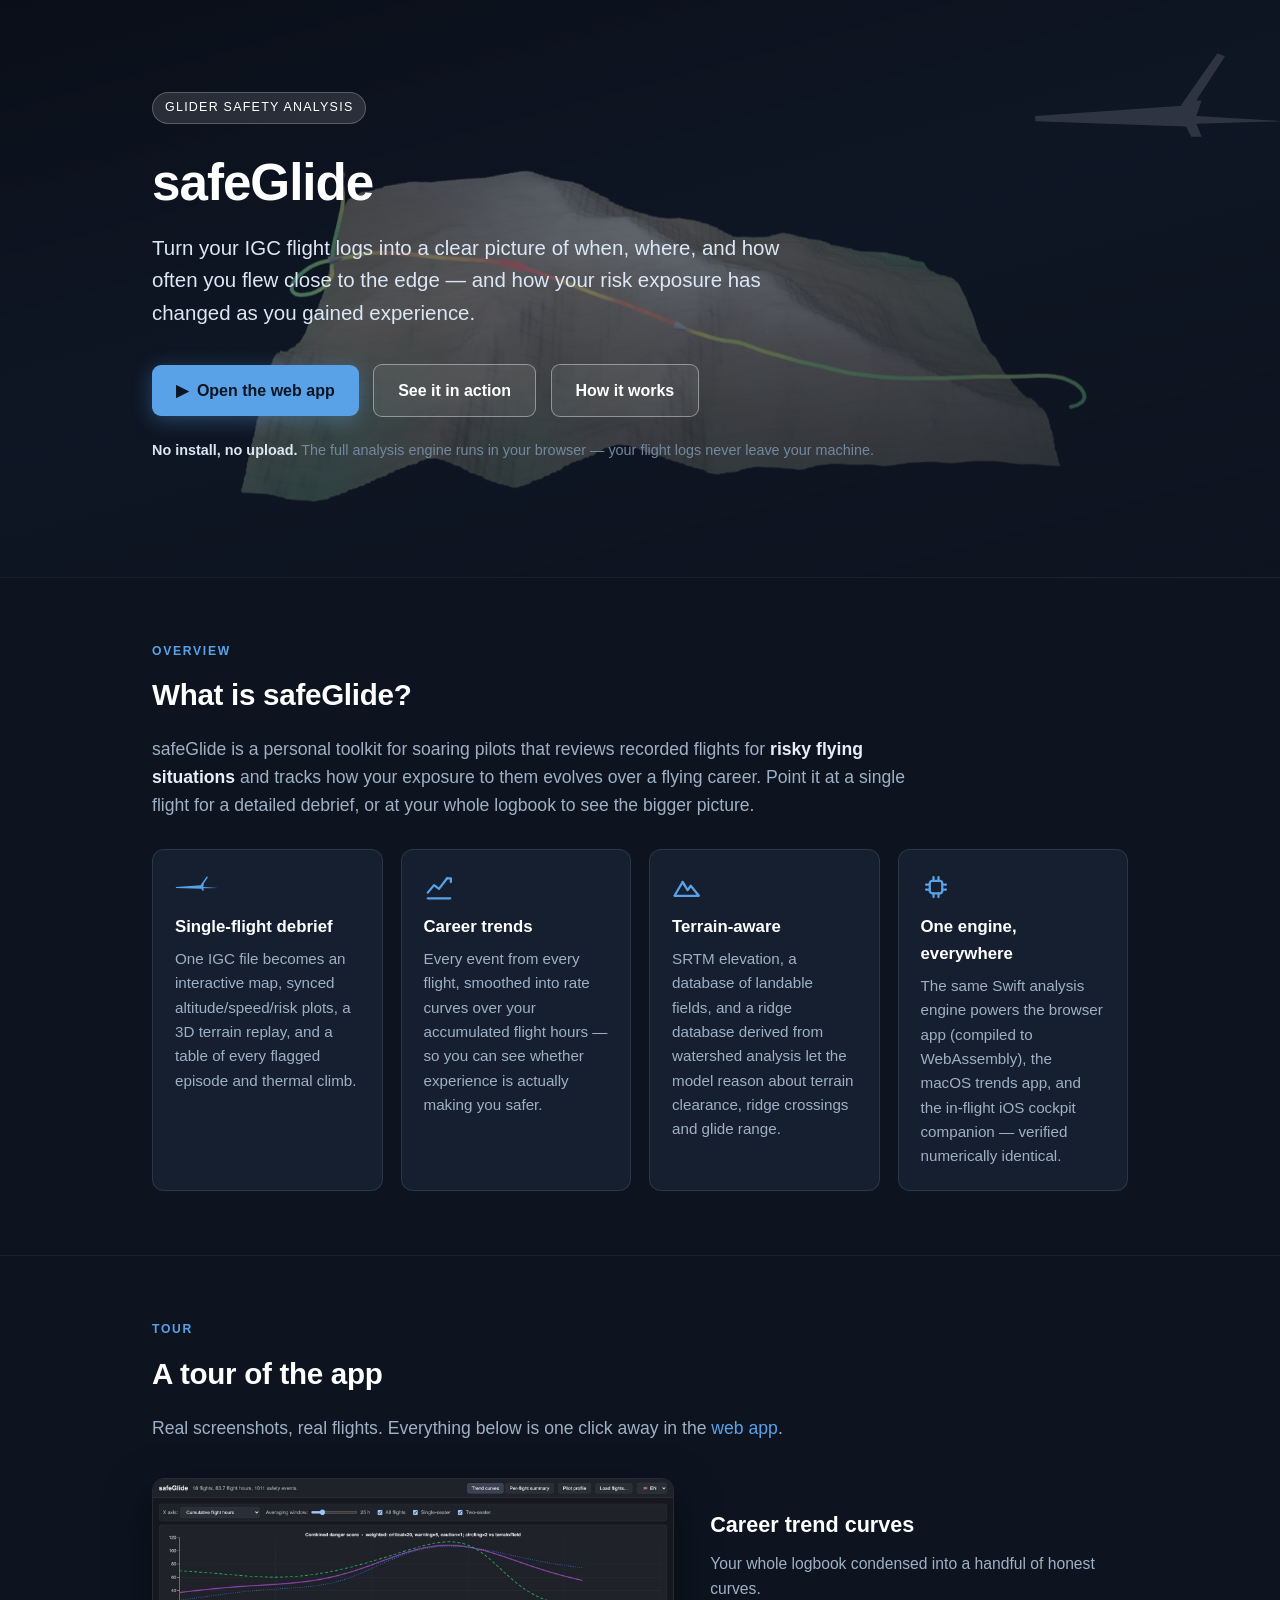
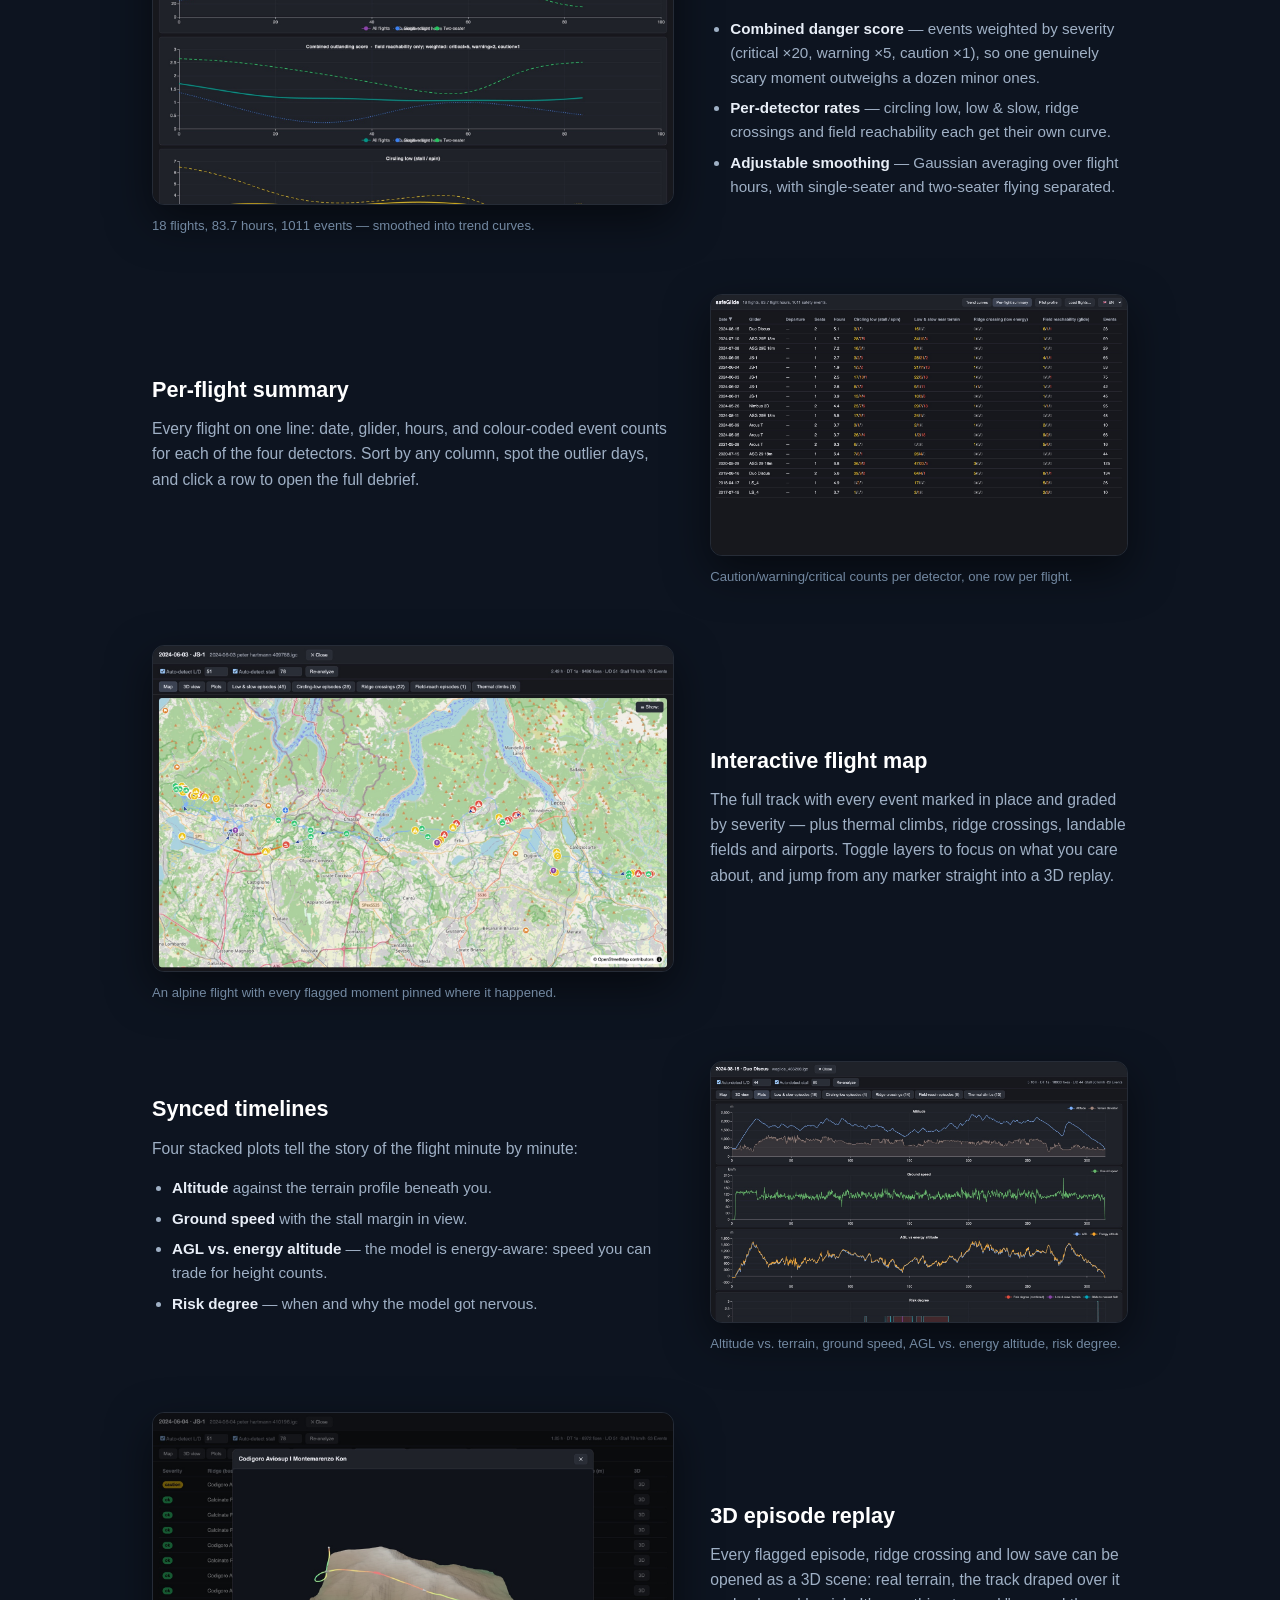
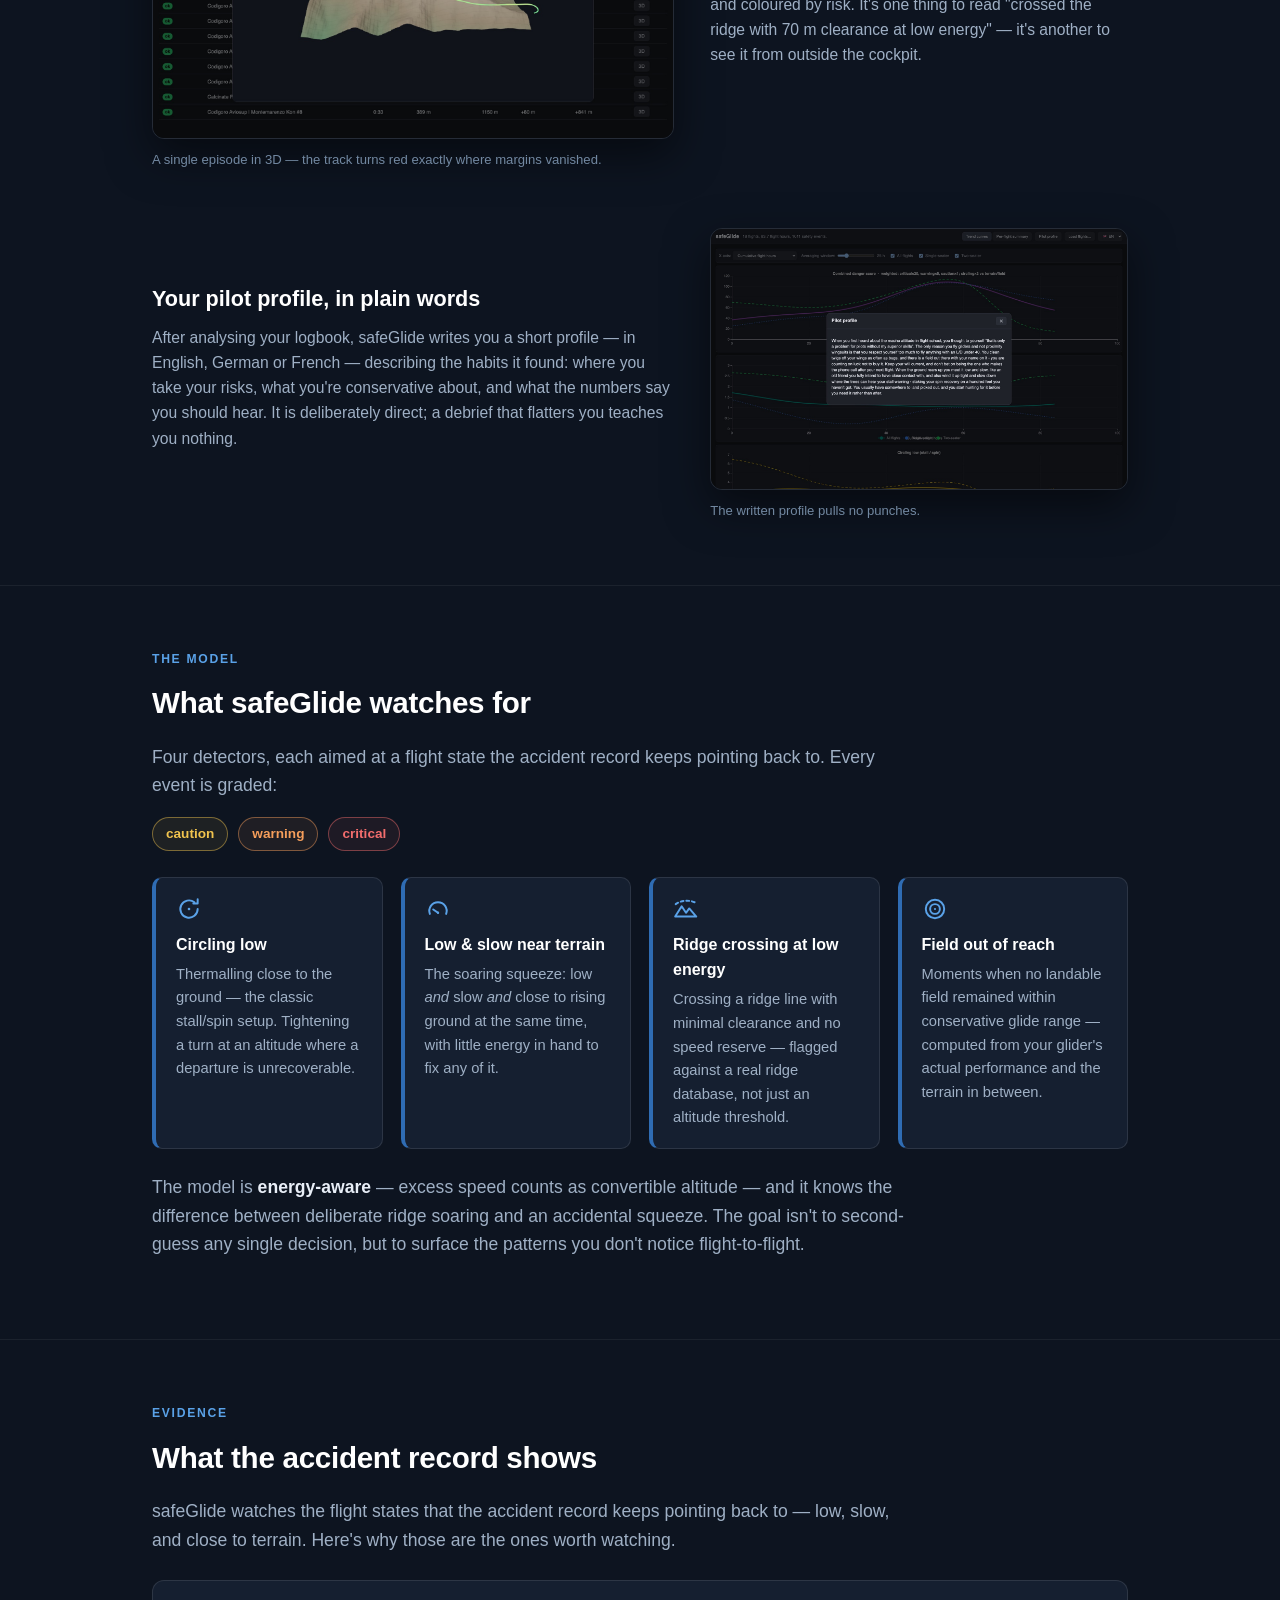
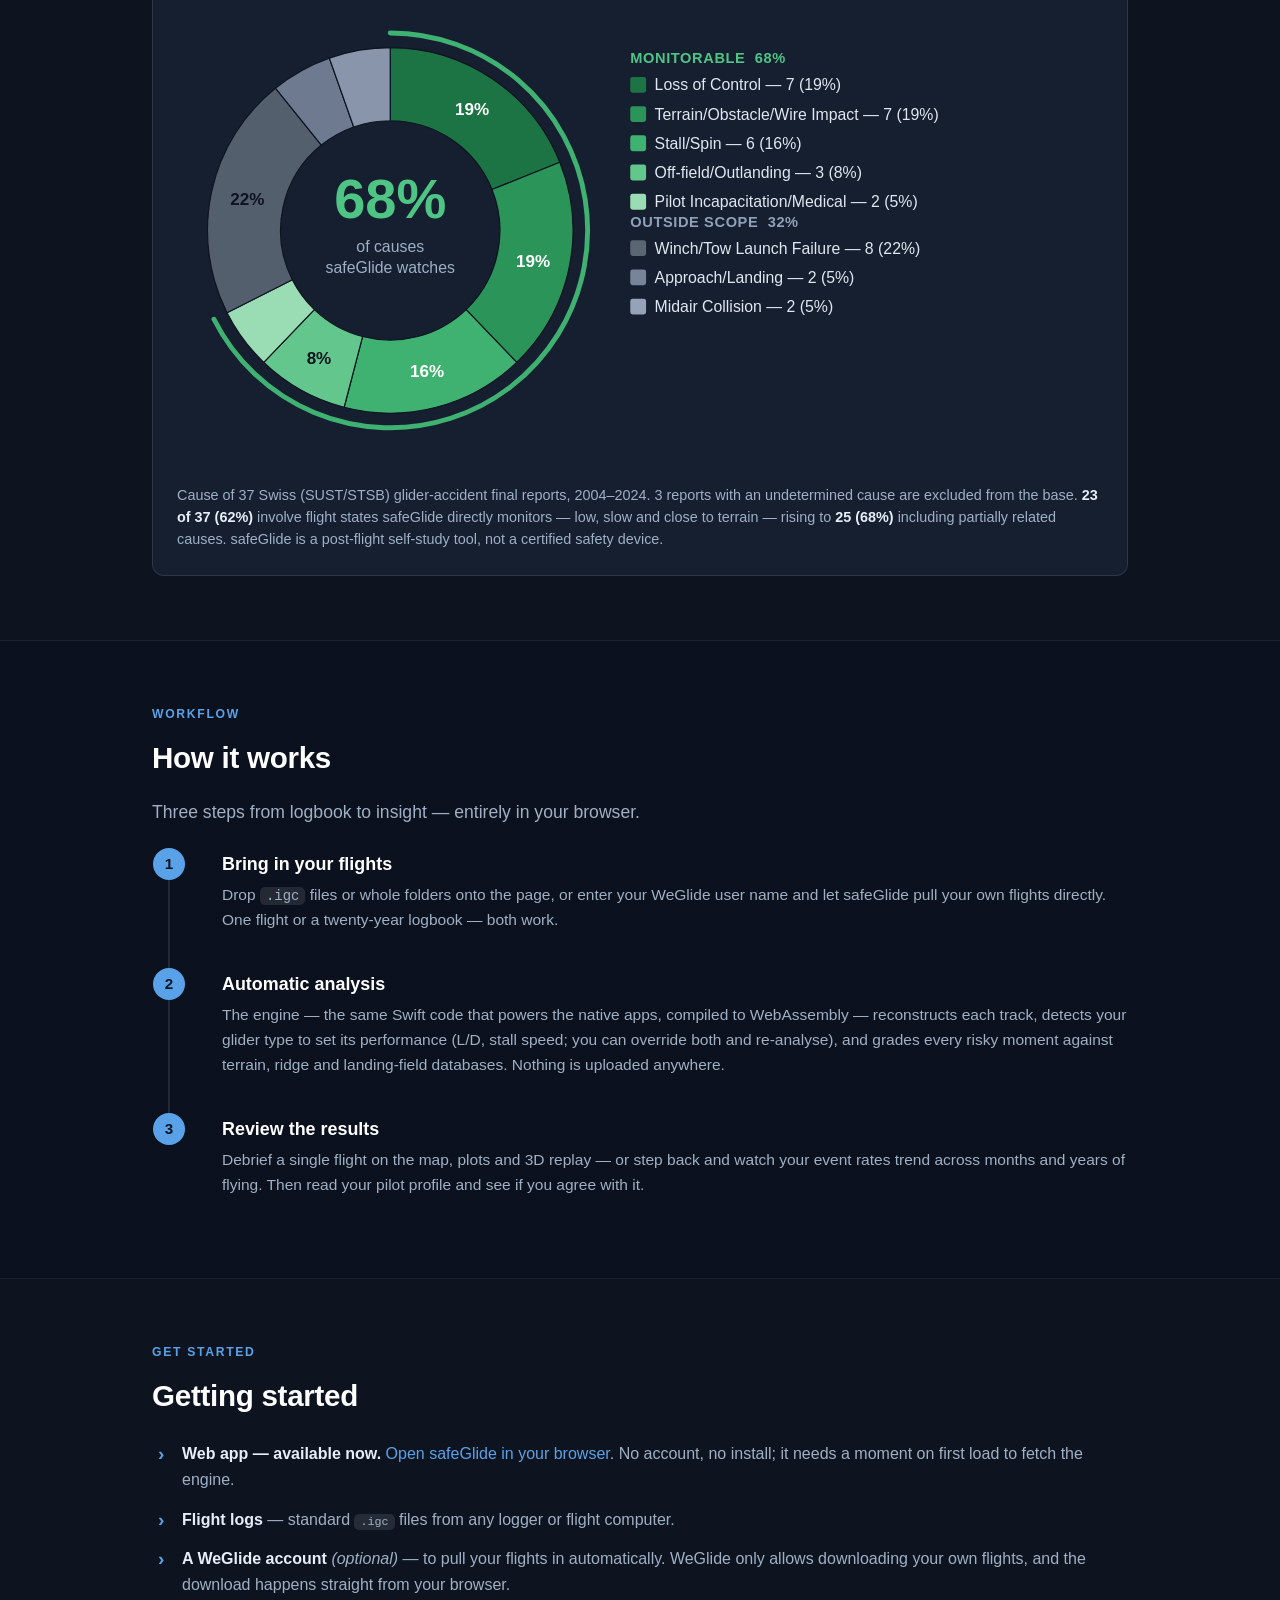
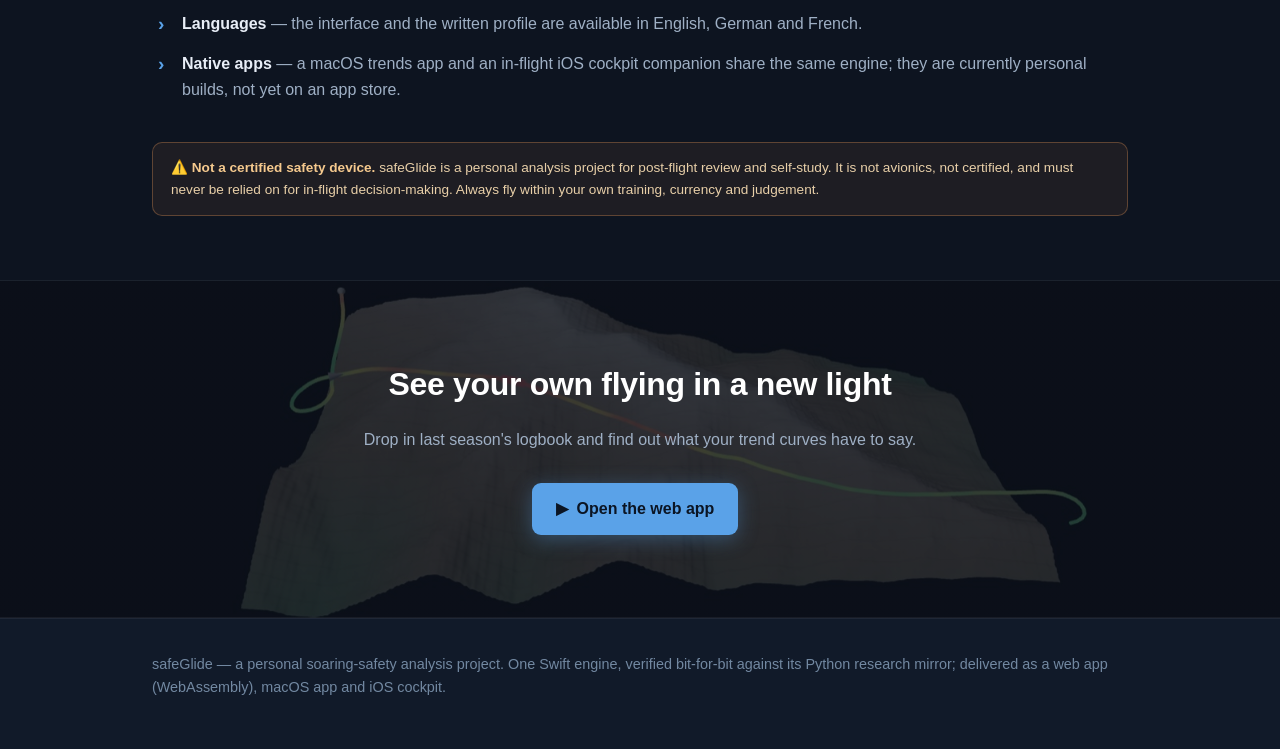
==== commit 81a0c53e: "Landing page: rebuild around webapp screenshots, unified dark design Co-Authored-By: Claude Fable 5 " ====
--- a/index.html
+++ b/index.html
@@ -4,219 +4,435 @@
 <meta charset="utf-8">
 <meta name="viewport" content="width=device-width, initial-scale=1">
 <title>safeGlide — glider flight-safety analysis</title>
+<meta name="description" content="safeGlide analyses your IGC glider flight logs for risky flying situations — low & slow near terrain, circling low, ridge crossings at low energy, out-of-reach landing fields — and tracks how your risk exposure evolves over your flying career.">
 <style>
   :root{
-    --sky:#2b6cb0; --sky-dk:#1a4971; --sky-lt:#ebf3fb;
-    --ink:#1a2331; --muted:#5b6675; --line:#e2e8f0; --bg:#ffffff;
-    --warn:#dd6b20; --crit:#c53030; --ok:#2f855a;
-    --card:#f8fafc;
+    --bg:#0d1420; --panel:#151f30; --panel-2:#111a29;
+    --line:rgba(255,255,255,.10); --line-soft:rgba(255,255,255,.06);
+    --ink:#e8eef7; --muted:#9fb0c5; --faint:#7288a1;
+    --accent:#5aa2e8; --accent-dk:#2f6cb3;
+    --caution:#f0c34e; --warn:#f59e5b; --crit:#f26d6d;
   }
   *{box-sizing:border-box}
   html{scroll-behavior:smooth}
   body{margin:0;font-family:-apple-system,BlinkMacSystemFont,"Segoe UI",Roboto,Helvetica,Arial,sans-serif;
     color:var(--ink);line-height:1.6;background:var(--bg);-webkit-font-smoothing:antialiased}
-  a{color:var(--sky);text-decoration:none}
+  a{color:var(--accent);text-decoration:none}
   a:hover{text-decoration:underline}
-  .wrap{max-width:920px;margin:0 auto;padding:0 22px}
-
-  /* hero */
-  header.hero{background:linear-gradient(160deg,#1a4971 0%,#2b6cb0 55%,#4a90d9 100%);color:#fff;
-    padding:64px 0 56px;position:relative;overflow:hidden}
+  .wrap{max-width:1020px;margin:0 auto;padding:0 22px}
+
+  /* ---- shared section chrome ---- */
+  section{padding:64px 0;border-bottom:1px solid var(--line-soft);scroll-margin-top:20px}
+  .kick{display:block;font-size:.76rem;letter-spacing:.14em;text-transform:uppercase;
+    color:var(--accent);font-weight:700;margin-bottom:10px}
+  h2{font-size:1.85rem;margin:0 0 .55em;letter-spacing:-.01em;color:#fff}
+  h3{font-size:1.12rem;margin:0 0 .35em;color:#fff}
+  p{margin:0 0 1em}
+  .lead{font-size:1.1rem;color:var(--muted);max-width:760px}
+  .lead strong{color:var(--ink)}
+
+  /* icons */
+  .ic{width:30px;height:30px;color:var(--accent);display:block;margin-bottom:12px}
+  .ic.wide{width:44px}
+
+  /* buttons */
+  .cta a{display:inline-block;font-weight:650;padding:13px 24px;border-radius:9px;margin:4px 10px 4px 0}
+  .cta a.primary{background:var(--accent);color:#0b1524;box-shadow:0 4px 20px rgba(90,162,232,.35)}
+  .cta a.ghost{background:rgba(255,255,255,.07);color:#fff;border:1.5px solid rgba(255,255,255,.4)}
+  .cta a:hover{text-decoration:none;transform:translateY(-1px)}
+
+  /* ---- hero ---- */
+  header.hero{
+    background:
+      linear-gradient(165deg, rgba(9,14,24,.88) 0%, rgba(13,25,45,.52) 45%, rgba(13,20,32,.86) 100%),
+      url('shots/hero-ridge.jpg') center 42% / cover no-repeat,
+      var(--bg);
+    color:#fff;padding:92px 0 100px;position:relative;overflow:hidden;
+    border-bottom:1px solid var(--line-soft)}
   header.hero .wrap{position:relative;z-index:1}
-  .glider{position:absolute;right:-20px;top:30px;width:260px;opacity:.18;z-index:0}
-  .badge{display:inline-block;font-size:.78rem;letter-spacing:.08em;text-transform:uppercase;
-    background:rgba(255,255,255,.16);padding:5px 12px;border-radius:999px;margin-bottom:18px}
-  h1{font-size:3rem;margin:0 0 .15em;font-weight:800;letter-spacing:-.02em}
-  .tag{font-size:1.25rem;max-width:620px;color:#eaf2fb;margin:0 0 26px}
-  .cta a{display:inline-block;background:#fff;color:var(--sky-dk);font-weight:600;
-    padding:11px 20px;border-radius:8px;margin:4px 8px 4px 0}
-  .cta a.ghost{background:transparent;color:#fff;border:1.5px solid rgba(255,255,255,.6)}
-
-  section{padding:50px 0;border-bottom:1px solid var(--line)}
-  h2{font-size:1.7rem;margin:0 0 .6em;letter-spacing:-.01em}
-  h3{font-size:1.12rem;margin:0 0 .35em}
-  p{margin:0 0 1em}
-  .lead{font-size:1.08rem;color:var(--muted)}
-
-  .grid{display:grid;grid-template-columns:repeat(auto-fit,minmax(240px,1fr));gap:18px;margin-top:26px}
-  .card{background:var(--card);border:1px solid var(--line);border-radius:12px;padding:22px}
-  .card .ic{font-size:1.6rem;margin-bottom:8px;display:block}
+  .hero-glider{position:absolute;right:-10px;top:38px;width:260px;opacity:.13;z-index:0;color:#fff}
+  .badge{display:inline-block;font-size:.78rem;letter-spacing:.1em;text-transform:uppercase;
+    background:rgba(255,255,255,.12);border:1px solid rgba(255,255,255,.22);
+    padding:5px 12px;border-radius:999px;margin-bottom:18px}
+  h1{font-size:3.2rem;margin:0 0 .15em;font-weight:800;letter-spacing:-.02em}
+  .tag{font-size:1.28rem;max-width:640px;color:#dbe7f5;margin:0 0 30px}
+  .hero-note{margin-top:18px;font-size:.9rem;color:var(--faint)}
+  .hero-note strong{color:#dbe7f5}
+
+  /* ---- cards ---- */
+  .grid{display:grid;grid-template-columns:repeat(auto-fit,minmax(230px,1fr));gap:18px;margin-top:30px}
+  .card{background:var(--panel);border:1px solid var(--line);border-radius:12px;padding:22px}
   .card h3{font-size:1.05rem}
   .card p{font-size:.95rem;color:var(--muted);margin:0}
 
-  /* danger pills */
+  /* ---- screenshot feature rows ---- */
+  .feature{display:grid;grid-template-columns:1.25fr 1fr;gap:36px;align-items:center;margin:58px 0 0}
+  .feature:first-of-type{margin-top:36px}
+  .feature.flip .shot{order:2}
+  .feature.flip .blurb{order:1}
+  .shot{margin:0}
+  .shot img{width:100%;height:auto;display:block;border-radius:12px;
+    border:1px solid var(--line);box-shadow:0 16px 44px rgba(0,0,0,.5)}
+  .shot figcaption{font-size:.82rem;color:var(--faint);margin-top:10px}
+  .blurb h3{font-size:1.35rem;margin-bottom:.4em}
+  .blurb p{color:var(--muted);font-size:.98rem}
+  .blurb ul{padding-left:20px;color:var(--muted);font-size:.95rem;margin:0}
+  .blurb li{margin-bottom:6px}
+  .blurb li strong{color:var(--ink)}
+  @media(max-width:760px){
+    .feature,.feature.flip{grid-template-columns:1fr}
+    .feature.flip .shot{order:1}
+    .feature.flip .blurb{order:2}
+  }
+
+  /* severity pills */
   .pills{display:flex;flex-wrap:wrap;gap:10px;margin:18px 0 6px}
   .pill{font-size:.85rem;font-weight:600;padding:5px 13px;border-radius:999px;border:1px solid}
-  .pill.c{color:var(--ok);border-color:#9ae6b4;background:#f0fff4}
-  .pill.w{color:var(--warn);border-color:#fbd38d;background:#fffaf0}
-  .pill.x{color:var(--crit);border-color:#feb2b2;background:#fff5f5}
+  .pill.c{color:var(--caution);border-color:rgba(240,195,78,.45);background:rgba(240,195,78,.08)}
+  .pill.w{color:var(--warn);border-color:rgba(245,158,91,.45);background:rgba(245,158,91,.08)}
+  .pill.x{color:var(--crit);border-color:rgba(242,109,109,.45);background:rgba(242,109,109,.08)}
+
+  /* detector cards */
+  .detectors{display:grid;grid-template-columns:repeat(auto-fit,minmax(230px,1fr));gap:18px;margin-top:26px}
+  .det{border:1px solid var(--line);border-left:4px solid var(--accent-dk);border-radius:10px;
+    padding:18px 20px;background:var(--panel)}
+  .det .ic{width:26px;height:26px;margin-bottom:10px}
+  .det h3{font-size:1rem}
+  .det p{font-size:.92rem;color:var(--muted);margin:0}
+
+  /* evidence figure */
+  figure.evidence{margin:26px 0 0;background:var(--panel);border:1px solid var(--line);
+    border-radius:12px;padding:24px}
+  figure.evidence svg{width:100%;height:auto;display:block}
+  figure.evidence figcaption{margin:16px 0 0;font-size:.9rem;line-height:1.55;color:var(--muted)}
+  figure.evidence figcaption strong{color:var(--ink)}
+
+  /* photo band (how it works) */
+  .band{
+    background:
+      linear-gradient(rgba(10,16,28,.86), rgba(10,16,28,.86)),
+      url('shots/map-bg.jpg') center / cover no-repeat fixed,
+      var(--bg)}
+  @media(max-width:900px){.band{background-attachment:scroll}}
 
   /* steps */
   ol.steps{counter-reset:s;list-style:none;padding:0;margin:24px 0 0}
   ol.steps li{position:relative;padding:0 0 22px 52px;border-left:2px solid var(--line);margin-left:16px}
   ol.steps li:last-child{border-left-color:transparent;padding-bottom:0}
   ol.steps li::before{counter-increment:s;content:counter(s);position:absolute;left:-17px;top:-2px;
-    width:32px;height:32px;border-radius:50%;background:var(--sky);color:#fff;font-weight:700;
+    width:32px;height:32px;border-radius:50%;background:var(--accent);color:#0b1524;font-weight:700;
     display:flex;align-items:center;justify-content:center;font-size:.95rem}
   ol.steps h3{margin-bottom:.25em}
+  ol.steps p{color:var(--muted);font-size:.97rem}
+  code{background:rgba(255,255,255,.10);padding:1px 6px;border-radius:5px;font-size:.9em}
 
   ul.feat{list-style:none;padding:0;margin:22px 0 0}
   ul.feat li{position:relative;padding:0 0 14px 30px;color:var(--muted)}
   ul.feat li strong{color:var(--ink)}
-  ul.feat li::before{content:"›";position:absolute;left:6px;top:-2px;color:var(--sky);font-weight:800;font-size:1.2rem}
-
-  .note{background:var(--sky-lt);border-left:4px solid var(--sky);border-radius:0 8px 8px 0;
-    padding:14px 18px;font-size:.95rem;margin:22px 0}
-
-  /* evidence figure */
-  figure.evidence{margin:26px 0 0;background:var(--card);border:1px solid var(--line);
-    border-radius:12px;padding:24px}
-  figure.evidence svg{width:100%;height:auto;display:block}
-  figure.evidence figcaption{margin:16px 0 0;font-size:.9rem;line-height:1.55;color:var(--muted)}
-  figure.evidence figcaption strong{color:var(--ink)}
-
-  /* empty placeholder */
-  .placeholder{border:2px dashed var(--line);border-radius:12px;padding:40px 24px;text-align:center;
-    color:var(--muted);background:#fcfdfe}
-  .placeholder .ic{font-size:2rem;display:block;margin-bottom:8px;opacity:.6}
-
-  footer{padding:34px 0 50px;color:var(--muted);font-size:.9rem}
-  .disclaimer{font-size:.85rem;color:var(--muted);background:#fff8f3;border:1px solid #fbd9b8;
-    border-radius:10px;padding:14px 18px;margin-top:22px}
-  @media(max-width:560px){h1{font-size:2.2rem}.glider{display:none}}
+  ul.feat li::before{content:"›";position:absolute;left:6px;top:-2px;color:var(--accent);font-weight:800;font-size:1.2rem}
+
+  .disclaimer{font-size:.85rem;color:#e8cfa8;background:rgba(245,158,91,.07);
+    border:1px solid rgba(245,158,91,.3);border-radius:10px;padding:14px 18px;margin-top:26px}
+  .disclaimer strong{color:#f5c98e}
+
+  /* closing CTA band */
+  .cta-band{
+    background:
+      linear-gradient(rgba(9,14,24,.78), rgba(9,14,24,.78)),
+      url('shots/hero-ridge.jpg') center 55% / cover no-repeat,
+      var(--bg);
+    text-align:center;padding:78px 0}
+  .cta-band h2{font-size:2rem}
+  .cta-band p{color:var(--muted);max-width:560px;margin:0 auto 26px}
+
+  footer{padding:34px 0 50px;font-size:.9rem;background:var(--panel-2);border-top:1px solid var(--line-soft)}
+  footer p{color:var(--faint);margin:0}
+  @media(max-width:560px){h1{font-size:2.3rem}.hero-glider{display:none}.tag{font-size:1.1rem}}
 </style>
 </head>
 <body>
 
+<!-- shared icon set (stroke icons + glider silhouette) -->
+<svg width="0" height="0" style="position:absolute" aria-hidden="true">
+  <defs>
+    <symbol id="i-glider" viewBox="0 0 100 60">
+      <path fill="currentColor" d="M2 30 L60 26 L62 24 L66 24 L64 30 L98 32 L64 33 L66 38 L62 38 L60 34 L2 32 Z"/>
+      <path fill="currentColor" d="M58 26 L72 6 L75 7 L62 27 Z"/>
+    </symbol>
+    <symbol id="i-trend" viewBox="0 0 24 24">
+      <g fill="none" stroke="currentColor" stroke-width="1.8" stroke-linecap="round" stroke-linejoin="round">
+        <path d="M3 21h18"/><path d="M3 16.5l5-6 4 3 6.5-8.5"/><path d="M18.5 5h3v3"/>
+      </g>
+    </symbol>
+    <symbol id="i-terrain" viewBox="0 0 24 24">
+      <g fill="none" stroke="currentColor" stroke-width="1.8" stroke-linecap="round" stroke-linejoin="round">
+        <path d="M2 19l6.5-11 4 6.5 2.5-3.5L21.5 19Z"/><path d="M8.5 8l2 3.2"/>
+      </g>
+    </symbol>
+    <symbol id="i-engine" viewBox="0 0 24 24">
+      <g fill="none" stroke="currentColor" stroke-width="1.8" stroke-linecap="round" stroke-linejoin="round">
+        <rect x="7" y="7" width="10" height="10" rx="2"/>
+        <path d="M10 7V4M14 7V4M10 20v-3M14 20v-3M7 10H4M7 14H4M20 10h-3M20 14h-3"/>
+      </g>
+    </symbol>
+    <symbol id="i-circle" viewBox="0 0 24 24">
+      <g fill="none" stroke="currentColor" stroke-width="1.8" stroke-linecap="round" stroke-linejoin="round">
+        <path d="M20 12a8 8 0 1 1-3-6.2"/><path d="M20 3v4h-4"/><circle cx="12" cy="12" r="1.2" fill="currentColor" stroke="none"/>
+      </g>
+    </symbol>
+    <symbol id="i-gauge" viewBox="0 0 24 24">
+      <g fill="none" stroke="currentColor" stroke-width="1.8" stroke-linecap="round" stroke-linejoin="round">
+        <path d="M4.5 16.5a8 8 0 1 1 15 0"/><path d="M12 15.5 7.6 12.4"/><circle cx="12" cy="15.5" r="1.1" fill="currentColor" stroke="none"/>
+      </g>
+    </symbol>
+    <symbol id="i-ridge" viewBox="0 0 24 24">
+      <g fill="none" stroke="currentColor" stroke-width="1.8" stroke-linecap="round" stroke-linejoin="round">
+        <path d="M2 19l6-9.5 4 6 3-4L21.5 19Z"/><path d="M2.5 7.5C8 3.5 16 3.5 21.5 6.5" stroke-dasharray="2.6 2.6"/>
+      </g>
+    </symbol>
+    <symbol id="i-field" viewBox="0 0 24 24">
+      <g fill="none" stroke="currentColor" stroke-width="1.8" stroke-linecap="round" stroke-linejoin="round">
+        <circle cx="12" cy="12" r="8.5"/><circle cx="12" cy="12" r="4.5"/><circle cx="12" cy="12" r="1" fill="currentColor" stroke="none"/>
+      </g>
+    </symbol>
+  </defs>
+</svg>
+
 <header class="hero">
-  <svg class="glider" viewBox="0 0 100 60" xmlns="http://www.w3.org/2000/svg" fill="#fff" aria-hidden="true">
-    <path d="M2 30 L60 26 L62 24 L66 24 L64 30 L98 32 L64 33 L66 38 L62 38 L60 34 L2 32 Z"/>
-    <path d="M58 26 L72 6 L75 7 L62 27 Z"/>
-  </svg>
+  <svg class="hero-glider" viewBox="0 0 100 60" aria-hidden="true"><use href="#i-glider"/></svg>
   <div class="wrap">
     <span class="badge">Glider Safety Analysis</span>
     <h1>safeGlide</h1>
     <p class="tag">Turn your IGC flight logs into a clear picture of when, where, and how often you flew close to the edge — and how your risk exposure has changed as you gained experience.</p>
     <div class="cta">
-      <a href="#manual">Read the manual →</a>
-      <a class="ghost" href="#what">What it does</a>
-    </div>
+      <a class="primary" href="https://spinlesssoaron.github.io/safeglide-site/app/">▶&nbsp; Open the web app</a>
+      <a class="ghost" href="#tour">See it in action</a>
+      <a class="ghost" href="#manual">How it works</a>
+    </div>
+    <p class="hero-note"><strong>No install, no upload.</strong> The full analysis engine runs in your browser — your flight logs never leave your machine.</p>
   </div>
 </header>
 
 <section id="what">
   <div class="wrap">
+    <span class="kick">Overview</span>
     <h2>What is safeGlide?</h2>
     <p class="lead">safeGlide is a personal toolkit for soaring pilots that reviews recorded flights for <strong>risky flying situations</strong> and tracks how your exposure to them evolves over a flying career. Point it at a single flight for a detailed debrief, or at your whole logbook to see the bigger picture.</p>
 
     <div class="grid">
       <div class="card">
-        <span class="ic">🪂</span>
-        <h3>Single-flight review</h3>
-        <p>Load one IGC file and see the whole flight on an interactive map, with altitude / speed / risk timelines and a table of flagged moments and thermal climbs.</p>
+        <svg class="ic wide" viewBox="0 0 100 60" aria-hidden="true"><use href="#i-glider"/></svg>
+        <h3>Single-flight debrief</h3>
+        <p>One IGC file becomes an interactive map, synced altitude/speed/risk plots, a 3D terrain replay, and a table of every flagged episode and thermal climb.</p>
       </div>
       <div class="card">
-        <span class="ic">📈</span>
+        <svg class="ic" viewBox="0 0 24 24" aria-hidden="true"><use href="#i-trend"/></svg>
         <h3>Career trends</h3>
-        <p>Aggregate the risk events from every flight you've logged and see how often they occur, and whether that's improving as your experience grows.</p>
+        <p>Every event from every flight, smoothed into rate curves over your accumulated flight hours — so you can see whether experience is actually making you safer.</p>
       </div>
       <div class="card">
-        <span class="ic">⛰️</span>
+        <svg class="ic" viewBox="0 0 24 24" aria-hidden="true"><use href="#i-terrain"/></svg>
         <h3>Terrain-aware</h3>
-        <p>Uses elevation data and a database of landable fields to reason about terrain proximity and whether a safe landing option is still within reach.</p>
+        <p>SRTM elevation, a database of landable fields, and a ridge database derived from watershed analysis let the model reason about terrain clearance, ridge crossings and glide range.</p>
       </div>
       <div class="card">
-        <span class="ic">📱</span>
-        <h3>Native apps</h3>
-        <p>A <strong>GliderTrends</strong> app for macOS &amp; iOS, plus an in-flight <strong>GliderCockpit</strong> companion — the same analysis, on your own devices.</p>
-      </div>
-    </div>
+        <svg class="ic" viewBox="0 0 24 24" aria-hidden="true"><use href="#i-engine"/></svg>
+        <h3>One engine, everywhere</h3>
+        <p>The same Swift analysis engine powers the browser app (compiled to WebAssembly), the macOS trends app, and the in-flight iOS cockpit companion — verified numerically identical.</p>
+      </div>
+    </div>
+  </div>
+</section>
+
+<section id="tour">
+  <div class="wrap">
+    <span class="kick">Tour</span>
+    <h2>A tour of the app</h2>
+    <p class="lead">Real screenshots, real flights. Everything below is one click away in the <a href="https://spinlesssoaron.github.io/safeglide-site/app/">web app</a>.</p>
+
+    <div class="feature">
+      <figure class="shot">
+        <img src="shots/trends.jpg" alt="Career trend curves: combined danger score and outlanding score over cumulative flight hours" loading="lazy">
+        <figcaption>18 flights, 83.7 hours, 1011 events — smoothed into trend curves.</figcaption>
+      </figure>
+      <div class="blurb">
+        <h3>Career trend curves</h3>
+        <p>Your whole logbook condensed into a handful of honest curves.</p>
+        <ul>
+          <li><strong>Combined danger score</strong> — events weighted by severity (critical ×20, warning ×5, caution ×1), so one genuinely scary moment outweighs a dozen minor ones.</li>
+          <li><strong>Per-detector rates</strong> — circling low, low &amp; slow, ridge crossings and field reachability each get their own curve.</li>
+          <li><strong>Adjustable smoothing</strong> — Gaussian averaging over flight hours, with single-seater and two-seater flying separated.</li>
+        </ul>
+      </div>
+    </div>
+
+    <div class="feature flip">
+      <figure class="shot">
+        <img src="shots/table.jpg" alt="Per-flight summary table with caution/warning/critical event counts per detector" loading="lazy">
+        <figcaption>Caution/warning/critical counts per detector, one row per flight.</figcaption>
+      </figure>
+      <div class="blurb">
+        <h3>Per-flight summary</h3>
+        <p>Every flight on one line: date, glider, hours, and colour-coded event counts for each of the four detectors. Sort by any column, spot the outlier days, and click a row to open the full debrief.</p>
+      </div>
+    </div>
+
+    <div class="feature">
+      <figure class="shot">
+        <img src="shots/map.jpg" alt="Flight map with graded event markers along an alpine flight near Varese, Como and Lecco" loading="lazy">
+        <figcaption>An alpine flight with every flagged moment pinned where it happened.</figcaption>
+      </figure>
+      <div class="blurb">
+        <h3>Interactive flight map</h3>
+        <p>The full track with every event marked in place and graded by severity — plus thermal climbs, ridge crossings, landable fields and airports. Toggle layers to focus on what you care about, and jump from any marker straight into a 3D replay.</p>
+      </div>
+    </div>
+
+    <div class="feature flip">
+      <figure class="shot">
+        <img src="shots/plots.jpg" alt="Synced plots: altitude vs terrain, ground speed, AGL vs energy altitude, risk degree" loading="lazy">
+        <figcaption>Altitude vs. terrain, ground speed, AGL vs. energy altitude, risk degree.</figcaption>
+      </figure>
+      <div class="blurb">
+        <h3>Synced timelines</h3>
+        <p>Four stacked plots tell the story of the flight minute by minute:</p>
+        <ul>
+          <li><strong>Altitude</strong> against the terrain profile beneath you.</li>
+          <li><strong>Ground speed</strong> with the stall margin in view.</li>
+          <li><strong>AGL vs. energy altitude</strong> — the model is energy-aware: speed you can trade for height counts.</li>
+          <li><strong>Risk degree</strong> — when and why the model got nervous.</li>
+        </ul>
+      </div>
+    </div>
+
+    <div class="feature">
+      <figure class="shot">
+        <img src="shots/ridge-sheet.jpg" alt="3D episode replay of a low-energy ridge crossing, track coloured by risk" loading="lazy">
+        <figcaption>A single episode in 3D — the track turns red exactly where margins vanished.</figcaption>
+      </figure>
+      <div class="blurb">
+        <h3>3D episode replay</h3>
+        <p>Every flagged episode, ridge crossing and low save can be opened as a 3D scene: real terrain, the track draped over it and coloured by risk. It's one thing to read "crossed the ridge with 70&nbsp;m clearance at low energy" — it's another to see it from outside the cockpit.</p>
+      </div>
+    </div>
+
+    <div class="feature flip">
+      <figure class="shot">
+        <img src="shots/profile.jpg" alt="Pilot profile: a written, plain-language summary of your flying patterns" loading="lazy">
+        <figcaption>The written profile pulls no punches.</figcaption>
+      </figure>
+      <div class="blurb">
+        <h3>Your pilot profile, in plain words</h3>
+        <p>After analysing your logbook, safeGlide writes you a short profile — in English, German or French — describing the habits it found: where you take your risks, what you're conservative about, and what the numbers say you should hear. It is deliberately direct; a debrief that flatters you teaches you nothing.</p>
+      </div>
+    </div>
+  </div>
+</section>
+
+<section id="flags">
+  <div class="wrap">
+    <span class="kick">The model</span>
+    <h2>What safeGlide watches for</h2>
+    <p class="lead">Four detectors, each aimed at a flight state the accident record keeps pointing back to. Every event is graded:</p>
+    <div class="pills">
+      <span class="pill c">caution</span>
+      <span class="pill w">warning</span>
+      <span class="pill x">critical</span>
+    </div>
+    <div class="detectors">
+      <div class="det">
+        <svg class="ic" viewBox="0 0 24 24" aria-hidden="true"><use href="#i-circle"/></svg>
+        <h3>Circling low</h3>
+        <p>Thermalling close to the ground — the classic stall/spin setup. Tightening a turn at an altitude where a departure is unrecoverable.</p>
+      </div>
+      <div class="det">
+        <svg class="ic" viewBox="0 0 24 24" aria-hidden="true"><use href="#i-gauge"/></svg>
+        <h3>Low &amp; slow near terrain</h3>
+        <p>The soaring squeeze: low <em>and</em> slow <em>and</em> close to rising ground at the same time, with little energy in hand to fix any of it.</p>
+      </div>
+      <div class="det">
+        <svg class="ic" viewBox="0 0 24 24" aria-hidden="true"><use href="#i-ridge"/></svg>
+        <h3>Ridge crossing at low energy</h3>
+        <p>Crossing a ridge line with minimal clearance and no speed reserve — flagged against a real ridge database, not just an altitude threshold.</p>
+      </div>
+      <div class="det">
+        <svg class="ic" viewBox="0 0 24 24" aria-hidden="true"><use href="#i-field"/></svg>
+        <h3>Field out of reach</h3>
+        <p>Moments when no landable field remained within conservative glide range — computed from your glider's actual performance and the terrain in between.</p>
+      </div>
+    </div>
+    <p style="margin-top:1.4em" class="lead">The model is <strong>energy-aware</strong> — excess speed counts as convertible altitude — and it knows the difference between deliberate ridge soaring and an accidental squeeze. The goal isn't to second-guess any single decision, but to surface the patterns you don't notice flight-to-flight.</p>
   </div>
 </section>
 
 <section id="evidence">
   <div class="wrap">
+    <span class="kick">Evidence</span>
     <h2>What the accident record shows</h2>
     <p class="lead">safeGlide watches the flight states that the accident record keeps pointing back to — low, slow, and close to terrain. Here's why those are the ones worth watching.</p>
     <figure class="evidence">
       <svg viewBox="0 0 760 380" xmlns="http://www.w3.org/2000/svg" font-family="-apple-system,Segoe UI,Roboto,Helvetica,Arial,sans-serif" role="img" aria-label="Pie chart of glider accident causes with safeGlide-monitorable causes highlighted">
-<path d="M175.00,35.00 A150,150 0 0 1 314.18,129.07 L258.51,151.44 A90,90 0 0 0 175.00,95.00 Z" fill="#14532d" stroke="#0d3b22" stroke-width="1" opacity="1"><title>Loss of Control: 7 (19%)</title></path><path d="M314.18,129.07 A150,150 0 0 1 278.79,293.29 L237.27,249.98 A90,90 0 0 0 258.51,151.44 Z" fill="#1f6f3f" stroke="#0d3b22" stroke-width="1" opacity="1"><title>Terrain/Obstacle/Wire Impact: 7 (19%)</title></path><path d="M278.79,293.29 A150,150 0 0 1 137.20,330.16 L152.32,272.10 A90,90 0 0 0 237.27,249.98 Z" fill="#2f8f53" stroke="#0d3b22" stroke-width="1" opacity="1"><title>Stall/Spin: 6 (16%)</title></path><path d="M137.20,330.16 A150,150 0 0 1 71.21,293.29 L112.73,249.98 A90,90 0 0 0 152.32,272.10 Z" fill="#52a76f" stroke="#0d3b22" stroke-width="1" opacity="1"><title>Off-field/Outlanding: 3 (8%)</title></path><path d="M71.21,293.29 A150,150 0 0 1 41.06,252.53 L94.64,225.52 A90,90 0 0 0 112.73,249.98 Z" fill="#8fd0a8" stroke="#0d3b22" stroke-width="1" opacity="1"><title>Pilot Incapacitation/Medical: 2 (5%)</title></path><path d="M41.06,252.53 A150,150 0 0 1 80.77,68.29 L118.46,114.98 A90,90 0 0 0 94.64,225.52 Z" fill="#9aa0a6" stroke="#ffffff" stroke-width="1" opacity="0.85"><title>Winch/Tow Launch Failure: 8 (22%)</title></path><path d="M80.77,68.29 A150,150 0 0 1 125.03,43.57 L145.02,100.14 A90,90 0 0 0 118.46,114.98 Z" fill="#c4c8cc" stroke="#ffffff" stroke-width="1" opacity="0.85"><title>Approach/Landing: 2 (5%)</title></path><path d="M125.03,43.57 A150,150 0 0 1 175.00,35.00 L175.00,95.00 A90,90 0 0 0 145.02,100.14 Z" fill="#d8dbde" stroke="#ffffff" stroke-width="1" opacity="0.85"><title>Midair Collision: 2 (5%)</title></path>
-<path d="M175.00,23.00 A162,162 0 1 1 30.35,257.93" fill="none" stroke="#1f6f3f" stroke-width="4" stroke-linecap="round"/>
-<text x="242.2" y="85.6" text-anchor="middle" dominant-baseline="central" font-size="14" font-weight="600" fill="#ffffff">19%</text><text x="292.3" y="210.3" text-anchor="middle" dominant-baseline="central" font-size="14" font-weight="600" fill="#ffffff">19%</text><text x="205.2" y="301.1" text-anchor="middle" dominant-baseline="central" font-size="14" font-weight="600" fill="#ffffff">16%</text><text x="116.5" y="289.8" text-anchor="middle" dominant-baseline="central" font-size="14" font-weight="600" fill="#ffffff">8%</text><text x="57.7" y="159.7" text-anchor="middle" dominant-baseline="central" font-size="14" font-weight="600" fill="#41464b">22%</text>
-<text x="175" y="175" text-anchor="middle" font-size="46" font-weight="800" fill="#1f6f3f">68%</text><text x="175" y="203" text-anchor="middle" font-size="13" fill="#41464b">of causes</text><text x="175" y="220" text-anchor="middle" font-size="13" fill="#41464b">safeGlide watches</text>
-<text x="372" y="48" font-size="12" font-weight="700" fill="#1f6f3f" letter-spacing="0.5">MONITORABLE &#160;68%</text><rect x="372" y="59" width="13" height="13" rx="2" fill="#14532d"/><text x="392" y="70" font-size="13" font-weight="400" fill="#1f2226">Loss of Control — 7 (19%)</text><rect x="372" y="83" width="13" height="13" rx="2" fill="#1f6f3f"/><text x="392" y="94" font-size="13" font-weight="400" fill="#1f2226">Terrain/Obstacle/Wire Impact — 7 (19%)</text><rect x="372" y="107" width="13" height="13" rx="2" fill="#2f8f53"/><text x="392" y="118" font-size="13" font-weight="400" fill="#1f2226">Stall/Spin — 6 (16%)</text><rect x="372" y="131" width="13" height="13" rx="2" fill="#52a76f"/><text x="392" y="142" font-size="13" font-weight="400" fill="#1f2226">Off-field/Outlanding — 3 (8%)</text><rect x="372" y="155" width="13" height="13" rx="2" fill="#8fd0a8"/><text x="392" y="166" font-size="13" font-weight="400" fill="#1f2226">Pilot Incapacitation/Medical — 2 (5%)</text><text x="372" y="182" font-size="12" font-weight="700" fill="#6b7176" letter-spacing="0.5">OUTSIDE SCOPE &#160;32%</text><rect x="372" y="193" width="13" height="13" rx="2" fill="#9aa0a6"/><text x="392" y="204" font-size="13" font-weight="400" fill="#1f2226">Winch/Tow Launch Failure — 8 (22%)</text><rect x="372" y="217" width="13" height="13" rx="2" fill="#c4c8cc"/><text x="392" y="228" font-size="13" font-weight="400" fill="#1f2226">Approach/Landing — 2 (5%)</text><rect x="372" y="241" width="13" height="13" rx="2" fill="#d8dbde"/><text x="392" y="252" font-size="13" font-weight="400" fill="#1f2226">Midair Collision — 2 (5%)</text>
+<path d="M175.00,35.00 A150,150 0 0 1 314.18,129.07 L258.51,151.44 A90,90 0 0 0 175.00,95.00 Z" fill="#1c7444" stroke="#0d1420" stroke-width="1" opacity="1"><title>Loss of Control: 7 (19%)</title></path><path d="M314.18,129.07 A150,150 0 0 1 278.79,293.29 L237.27,249.98 A90,90 0 0 0 258.51,151.44 Z" fill="#2b9459" stroke="#0d1420" stroke-width="1" opacity="1"><title>Terrain/Obstacle/Wire Impact: 7 (19%)</title></path><path d="M278.79,293.29 A150,150 0 0 1 137.20,330.16 L152.32,272.10 A90,90 0 0 0 237.27,249.98 Z" fill="#3fb271" fill-opacity="1" stroke="#0d1420" stroke-width="1"><title>Stall/Spin: 6 (16%)</title></path><path d="M137.20,330.16 A150,150 0 0 1 71.21,293.29 L112.73,249.98 A90,90 0 0 0 152.32,272.10 Z" fill="#63c78d" stroke="#0d1420" stroke-width="1" opacity="1"><title>Off-field/Outlanding: 3 (8%)</title></path><path d="M71.21,293.29 A150,150 0 0 1 41.06,252.53 L94.64,225.52 A90,90 0 0 0 112.73,249.98 Z" fill="#9adcb4" stroke="#0d1420" stroke-width="1" opacity="1"><title>Pilot Incapacitation/Medical: 2 (5%)</title></path><path d="M41.06,252.53 A150,150 0 0 1 80.77,68.29 L118.46,114.98 A90,90 0 0 0 94.64,225.52 Z" fill="#5b6675" stroke="#0d1420" stroke-width="1" opacity="0.9"><title>Winch/Tow Launch Failure: 8 (22%)</title></path><path d="M80.77,68.29 A150,150 0 0 1 125.03,43.57 L145.02,100.14 A90,90 0 0 0 118.46,114.98 Z" fill="#78849a" stroke="#0d1420" stroke-width="1" opacity="0.9"><title>Approach/Landing: 2 (5%)</title></path><path d="M125.03,43.57 A150,150 0 0 1 175.00,35.00 L175.00,95.00 A90,90 0 0 0 145.02,100.14 Z" fill="#95a2b8" stroke="#0d1420" stroke-width="1" opacity="0.9"><title>Midair Collision: 2 (5%)</title></path>
+<path d="M175.00,23.00 A162,162 0 1 1 30.35,257.93" fill="none" stroke="#3fb271" stroke-width="4" stroke-linecap="round"/>
+<text x="242.2" y="85.6" text-anchor="middle" dominant-baseline="central" font-size="14" font-weight="600" fill="#ffffff">19%</text><text x="292.3" y="210.3" text-anchor="middle" dominant-baseline="central" font-size="14" font-weight="600" fill="#ffffff">19%</text><text x="205.2" y="301.1" text-anchor="middle" dominant-baseline="central" font-size="14" font-weight="600" fill="#ffffff">16%</text><text x="116.5" y="289.8" text-anchor="middle" dominant-baseline="central" font-size="14" font-weight="600" fill="#0d1420">8%</text><text x="57.7" y="159.7" text-anchor="middle" dominant-baseline="central" font-size="14" font-weight="600" fill="#0d1420">22%</text>
+<text x="175" y="175" text-anchor="middle" font-size="46" font-weight="800" fill="#4ec584">68%</text><text x="175" y="203" text-anchor="middle" font-size="13" fill="#9fb0c5">of causes</text><text x="175" y="220" text-anchor="middle" font-size="13" fill="#9fb0c5">safeGlide watches</text>
+<text x="372" y="48" font-size="12" font-weight="700" fill="#4ec584" letter-spacing="0.5">MONITORABLE &#160;68%</text><rect x="372" y="59" width="13" height="13" rx="2" fill="#1c7444"/><text x="392" y="70" font-size="13" font-weight="400" fill="#dfe7f1">Loss of Control — 7 (19%)</text><rect x="372" y="83" width="13" height="13" rx="2" fill="#2b9459"/><text x="392" y="94" font-size="13" font-weight="400" fill="#dfe7f1">Terrain/Obstacle/Wire Impact — 7 (19%)</text><rect x="372" y="107" width="13" height="13" rx="2" fill="#3fb271"/><text x="392" y="118" font-size="13" font-weight="400" fill="#dfe7f1">Stall/Spin — 6 (16%)</text><rect x="372" y="131" width="13" height="13" rx="2" fill="#63c78d"/><text x="392" y="142" font-size="13" font-weight="400" fill="#dfe7f1">Off-field/Outlanding — 3 (8%)</text><rect x="372" y="155" width="13" height="13" rx="2" fill="#9adcb4"/><text x="392" y="166" font-size="13" font-weight="400" fill="#dfe7f1">Pilot Incapacitation/Medical — 2 (5%)</text><text x="372" y="182" font-size="12" font-weight="700" fill="#8fa1b8" letter-spacing="0.5">OUTSIDE SCOPE &#160;32%</text><rect x="372" y="193" width="13" height="13" rx="2" fill="#5b6675"/><text x="392" y="204" font-size="13" font-weight="400" fill="#dfe7f1">Winch/Tow Launch Failure — 8 (22%)</text><rect x="372" y="217" width="13" height="13" rx="2" fill="#78849a"/><text x="392" y="228" font-size="13" font-weight="400" fill="#dfe7f1">Approach/Landing — 2 (5%)</text><rect x="372" y="241" width="13" height="13" rx="2" fill="#95a2b8"/><text x="392" y="252" font-size="13" font-weight="400" fill="#dfe7f1">Midair Collision — 2 (5%)</text>
       </svg>
       <figcaption>Cause of 37 Swiss (SUST/STSB) glider-accident final reports, 2004–2024. 3 reports with an undetermined cause are excluded from the base. <strong>23 of 37 (62%)</strong> involve flight states safeGlide directly monitors — low, slow and close to terrain — rising to <strong>25 (68%)</strong> including partially related causes. safeGlide is a post-flight self-study tool, not a certified safety device.</figcaption>
     </figure>
   </div>
 </section>
 
-<section id="manual">
-  <div class="wrap">
-    <h2>Manual</h2>
-    <p class="lead">How safeGlide works, and what to expect when you use it.</p>
-
-    <h3 style="margin-top:28px">How it works</h3>
+<section id="manual" class="band">
+  <div class="wrap">
+    <span class="kick">Workflow</span>
+    <h2>How it works</h2>
+    <p class="lead">Three steps from logbook to insight — entirely in your browser.</p>
     <ol class="steps">
       <li>
         <h3>Bring in your flights</h3>
-        <p>Start from local <code>.igc</code> files, or connect your WeGlide account and let safeGlide pull your own flights automatically. You can analyse one flight or your entire logbook.</p>
+        <p>Drop <code>.igc</code> files or whole folders onto the page, or enter your WeGlide user name and let safeGlide pull your own flights directly. One flight or a twenty-year logbook — both work.</p>
       </li>
       <li>
         <h3>Automatic analysis</h3>
-        <p>Each flight's track is reconstructed and assessed for moments that carried elevated risk. Results are remembered between runs, so re-analysing a growing logbook is quick — only new flights are processed.</p>
+        <p>The engine — the same Swift code that powers the native apps, compiled to WebAssembly — reconstructs each track, detects your glider type to set its performance (L/D, stall speed; you can override both and re-analyse), and grades every risky moment against terrain, ridge and landing-field databases. Nothing is uploaded anywhere.</p>
       </li>
       <li>
         <h3>Review the results</h3>
-        <p>Dive into a single flight on an interactive map with synced timelines, or step back and look at how your risk events trend across months and years of flying.</p>
+        <p>Debrief a single flight on the map, plots and 3D replay — or step back and watch your event rates trend across months and years of flying. Then read your pilot profile and see if you agree with it.</p>
       </li>
     </ol>
-
-    <h3 style="margin-top:36px">What safeGlide flags</h3>
-    <p>Flagged moments are graded by severity so you can focus on what matters:</p>
-    <div class="pills">
-      <span class="pill c">caution</span>
-      <span class="pill w">warning</span>
-      <span class="pill x">critical</span>
-    </div>
-    <p style="margin-top:1em">At a high level, it watches for the classic soaring squeeze — being low <em>and</em> slow <em>and</em> close to the ground at the same time — and for situations where a safe landing field may no longer be within comfortable glide range. The goal isn't to second-guess any single decision, but to surface patterns you might not notice flight-to-flight.</p>
-
-    <h3 style="margin-top:36px">Features to expect</h3>
+  </div>
+</section>
+
+<section id="start">
+  <div class="wrap">
+    <span class="kick">Get started</span>
+    <h2>Getting started</h2>
     <ul class="feat">
-      <li><strong>Interactive flight map</strong> — your full track rendered in the browser, with risky segments highlighted in place.</li>
-      <li><strong>Synced timelines</strong> — altitude, speed and risk level plotted along the flight, so you can scrub to any moment.</li>
-      <li><strong>Episode &amp; thermal table</strong> — a sortable list of every flagged moment and every detected climb, with the key numbers for each.</li>
-      <li><strong>Career trend charts</strong> — risk events shown as rates over your accumulated flying experience, separated by category and by severity.</li>
-      <li><strong>WeGlide integration</strong> — pull your own logged flights directly, no manual file wrangling.</li>
-      <li><strong>Fast re-runs</strong> — previously analysed flights are cached, so updating your trends after a new flight takes seconds.</li>
-      <li><strong>Multilingual</strong> — the interface and the written flight summary are available in English, German and French.</li>
-      <li><strong>Native macOS &amp; iOS apps</strong> — the trend analysis as a desktop and mobile app, plus an in-flight cockpit companion.</li>
+      <li><strong>Web app — available now.</strong> <a href="https://spinlesssoaron.github.io/safeglide-site/app/">Open safeGlide in your browser</a>. No account, no install; it needs a moment on first load to fetch the engine.</li>
+      <li><strong>Flight logs</strong> — standard <code>.igc</code> files from any logger or flight computer.</li>
+      <li><strong>A WeGlide account</strong> <em>(optional)</em> — to pull your flights in automatically. WeGlide only allows downloading your own flights, and the download happens straight from your browser.</li>
+      <li><strong>Languages</strong> — the interface and the written profile are available in English, German and French.</li>
+      <li><strong>Native apps</strong> — a macOS trends app and an in-flight iOS cockpit companion share the same engine; they are currently personal builds, not yet on an app store.</li>
     </ul>
-
-    <h3 style="margin-top:36px">What you'll need</h3>
-    <ul class="feat">
-      <li><strong>Flight logs</strong> — standard <code>.igc</code> files from your logger or flight computer.</li>
-      <li><strong>A WeGlide account</strong> <em>(optional)</em> — only if you want flights pulled in automatically. WeGlide only lets you download your own flights.</li>
-    </ul>
-
     <div class="disclaimer">⚠️ <strong>Not a certified safety device.</strong> safeGlide is a personal analysis project for post-flight review and self-study. It is not avionics, not certified, and must never be relied on for in-flight decision-making. Always fly within your own training, currency and judgement.</div>
   </div>
 </section>
 
-<section id="start">
-  <div class="wrap">
-    <h2>Getting started</h2>
-    <div class="placeholder">
-      <span class="ic">🚧</span>
-      <p style="margin:0"><strong>Setup &amp; installation instructions are coming soon.</strong></p>
-      <p style="margin:.4em 0 0;font-size:.9rem">Check back here for download and first-run steps.</p>
+<section class="cta-band">
+  <div class="wrap">
+    <h2>See your own flying in a new light</h2>
+    <p>Drop in last season's logbook and find out what your trend curves have to say.</p>
+    <div class="cta">
+      <a class="primary" href="https://spinlesssoaron.github.io/safeglide-site/app/">▶&nbsp; Open the web app</a>
     </div>
   </div>
 </section>
 
 <footer>
   <div class="wrap">
-    <p>safeGlide — a personal soaring-safety analysis project. Built with Python &amp; SwiftUI.</p>
+    <p>safeGlide — a personal soaring-safety analysis project. One Swift engine, verified bit-for-bit against its Python research mirror; delivered as a web app (WebAssembly), macOS app and iOS cockpit.</p>
   </div>
 </footer>
 
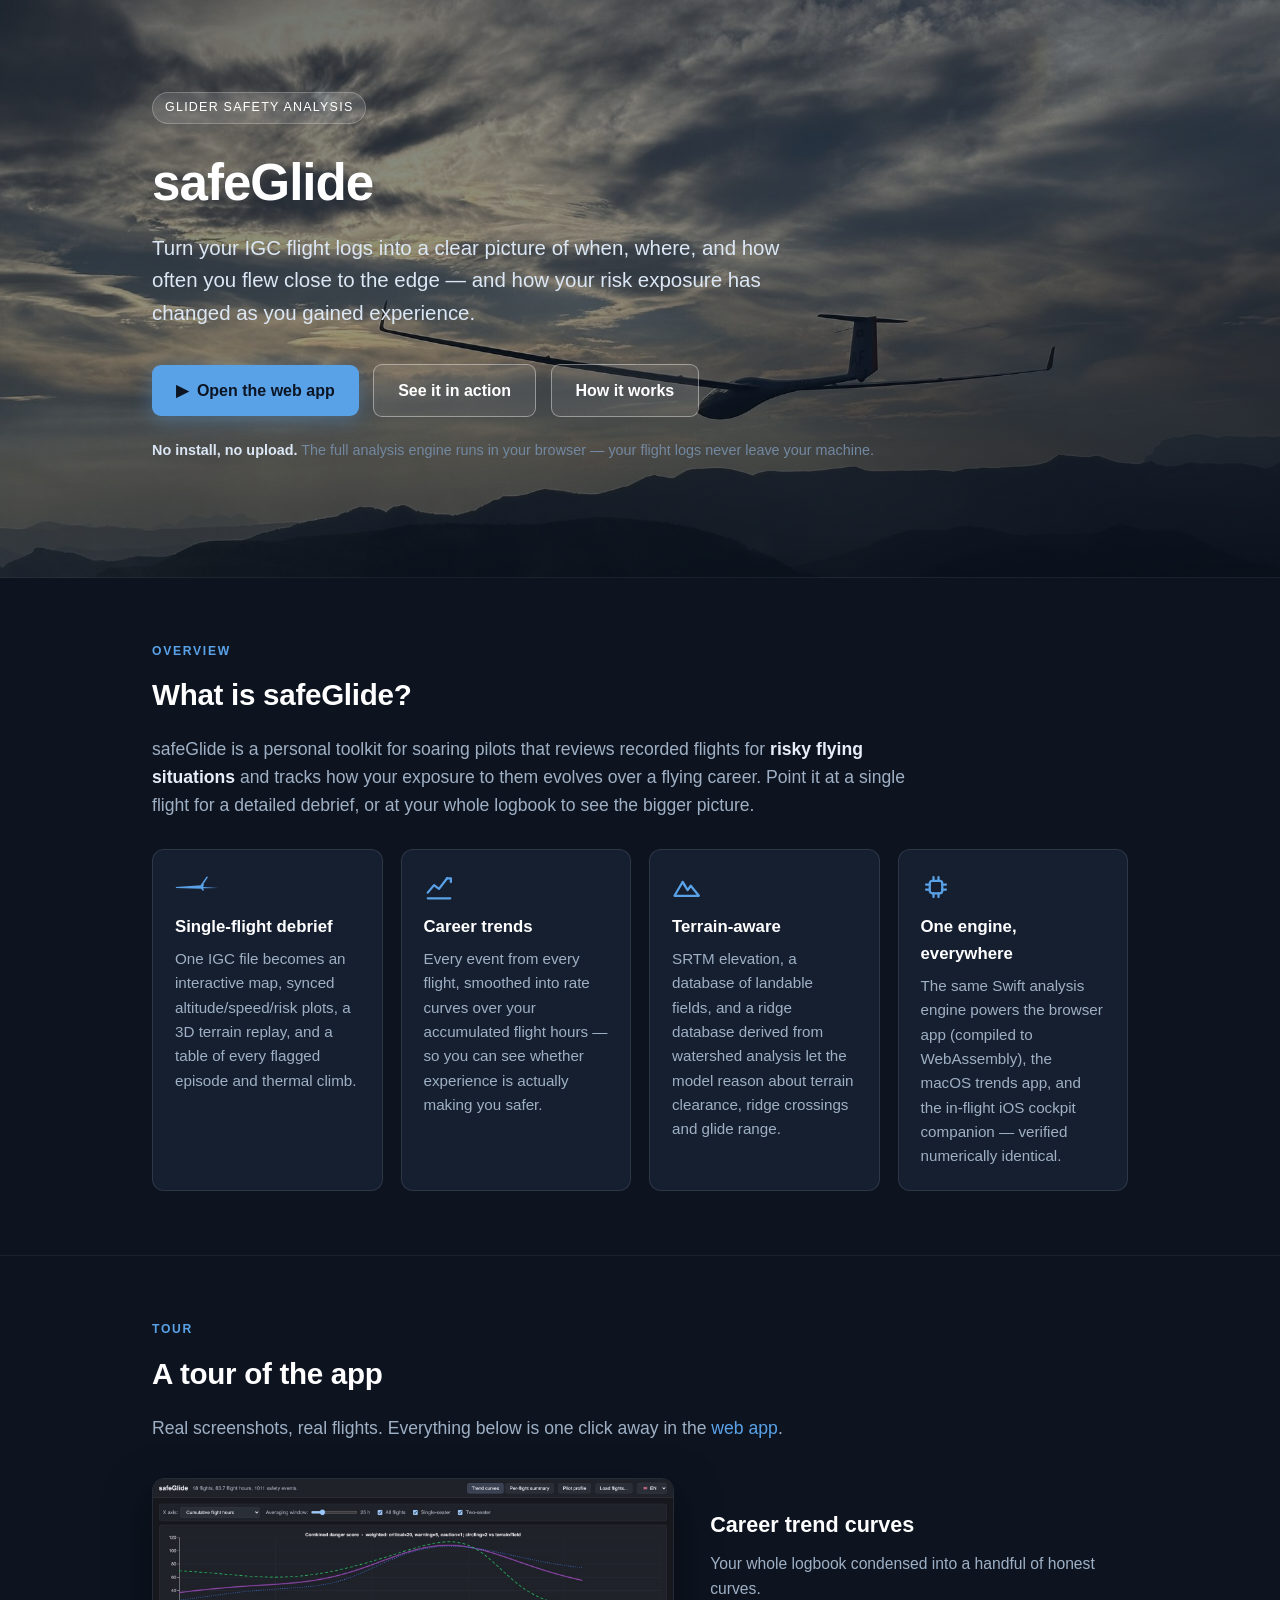
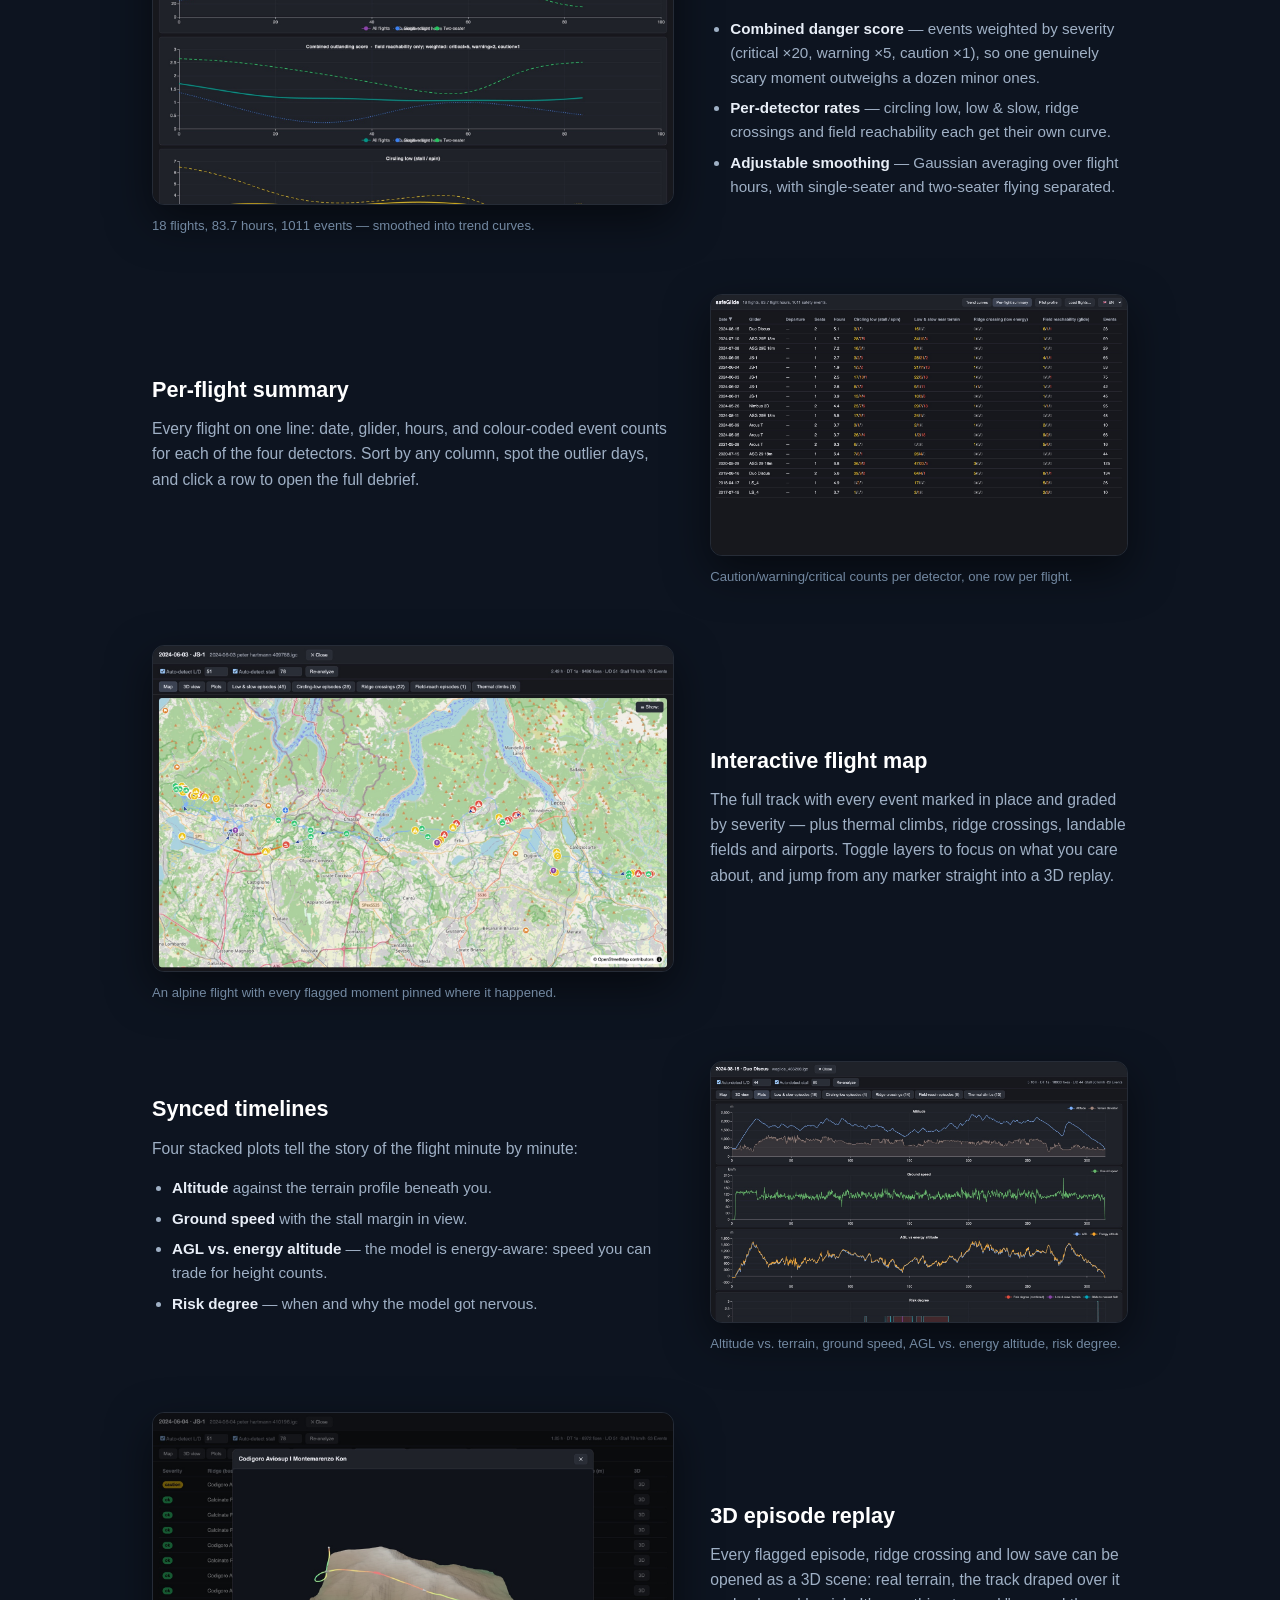
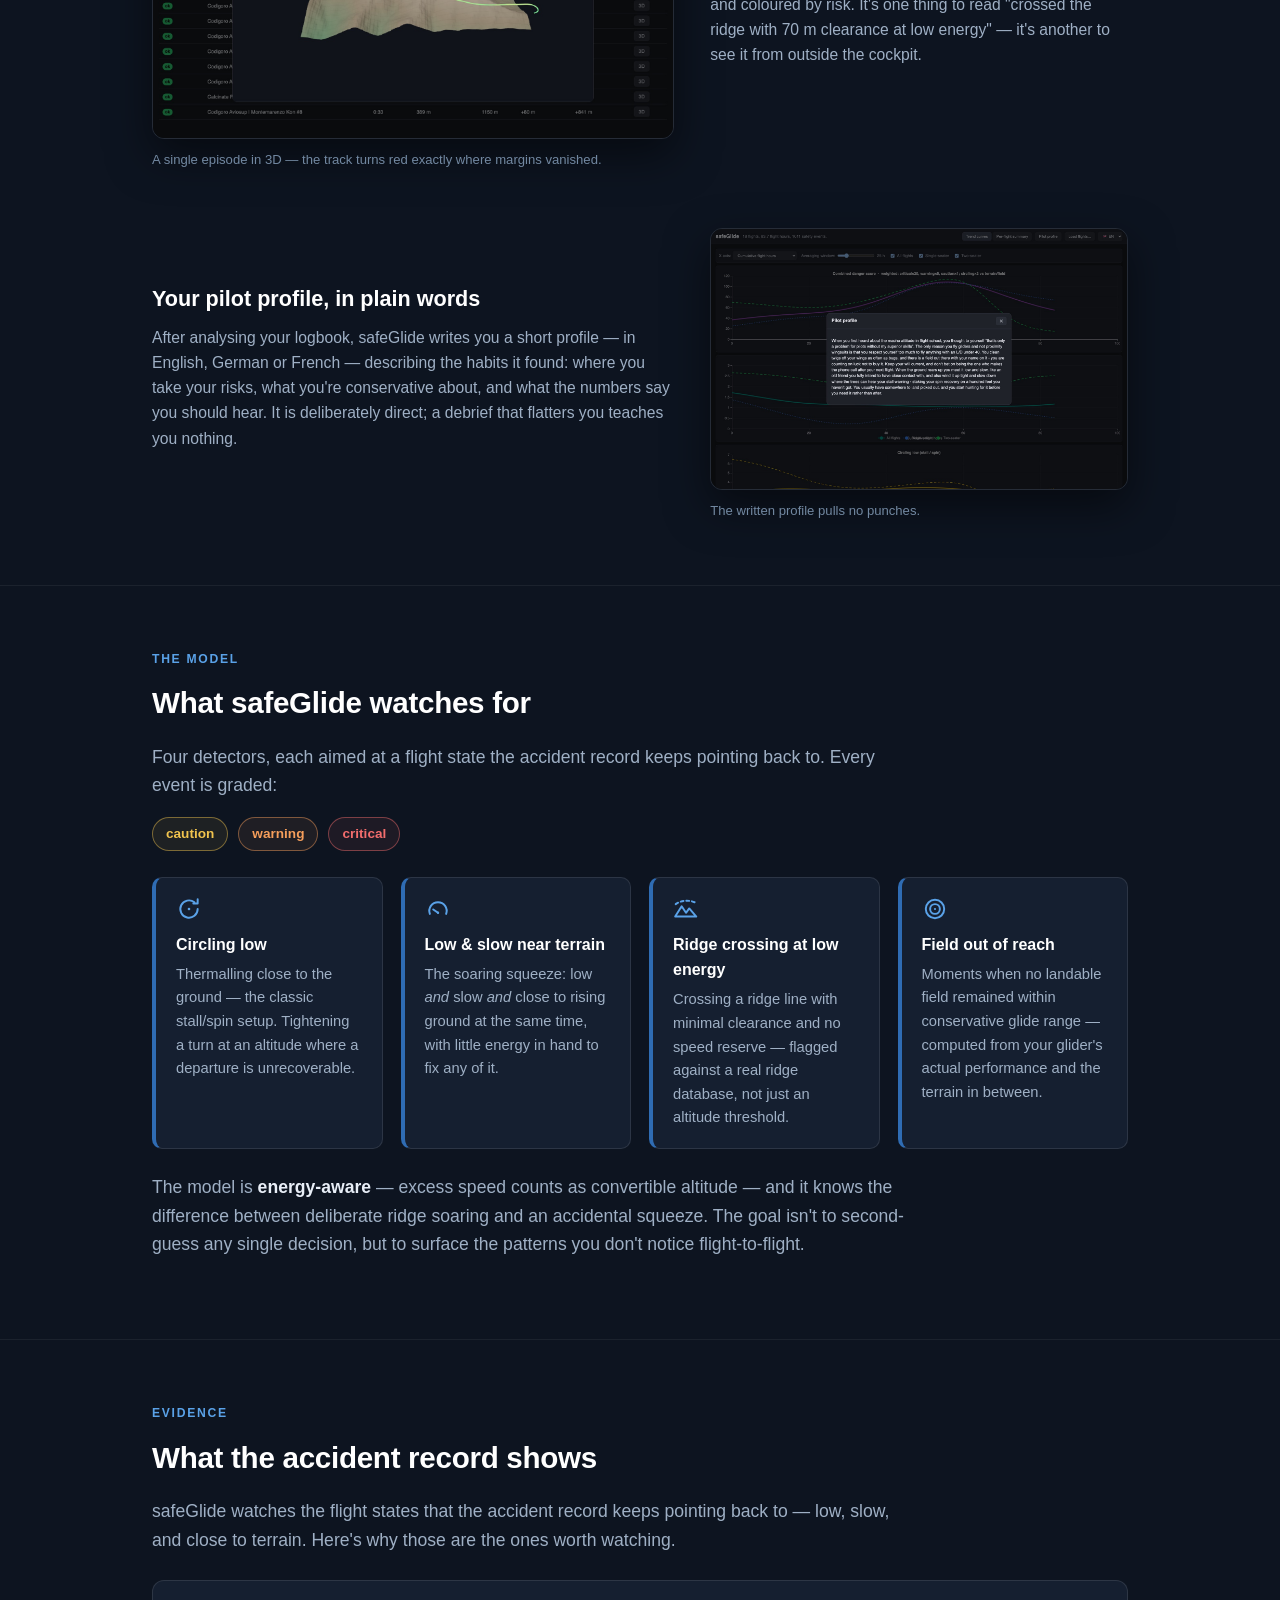
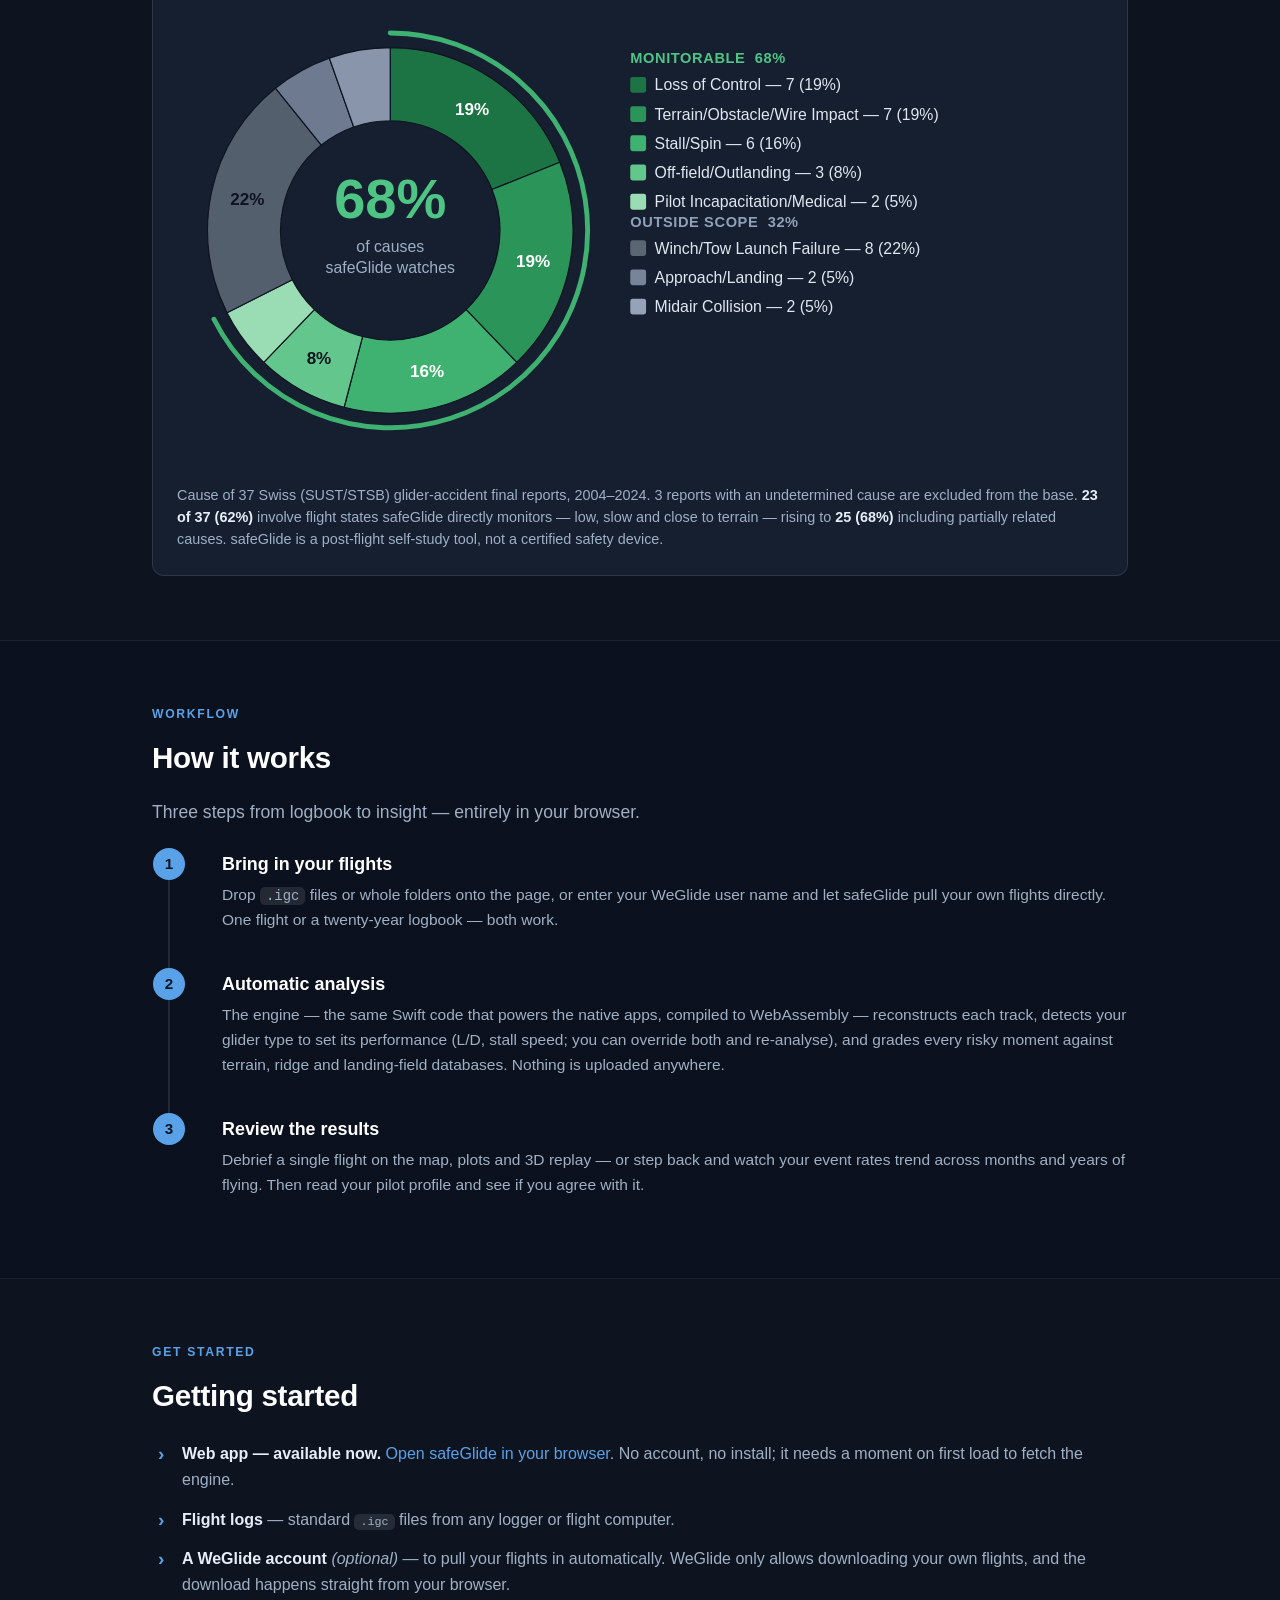
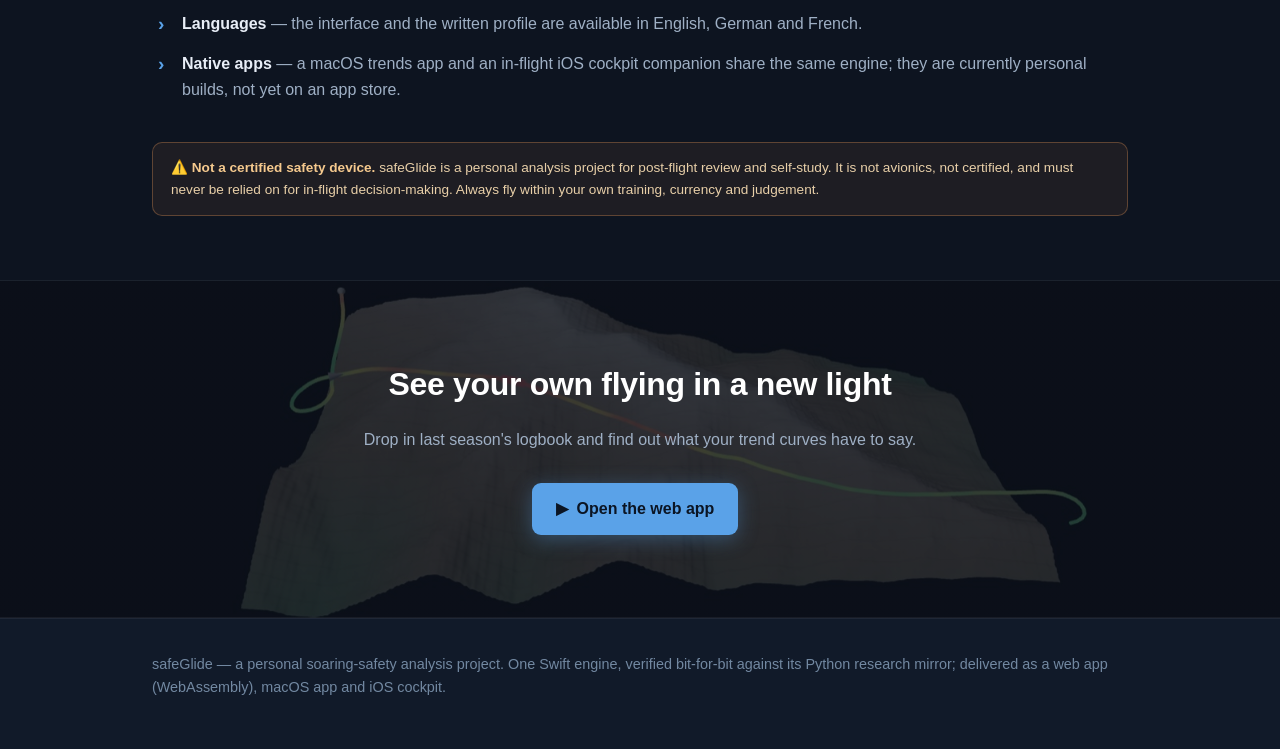
==== commit a1568b92: "Hero: use a real glider photo instead of the 3D ridge render Co-Authored-By: Claude Fable 5 <noreply" ====
--- a/index.html
+++ b/index.html
@@ -44,13 +44,12 @@
   /* ---- hero ---- */
   header.hero{
     background:
-      linear-gradient(165deg, rgba(9,14,24,.88) 0%, rgba(13,25,45,.52) 45%, rgba(13,20,32,.86) 100%),
-      url('shots/hero-ridge.jpg') center 42% / cover no-repeat,
+      linear-gradient(165deg, rgba(9,14,24,.62) 0%, rgba(11,18,32,.42) 45%, rgba(9,14,24,.82) 100%),
+      url('shots/hero-photo.jpg') center 38% / cover no-repeat,
       var(--bg);
     color:#fff;padding:92px 0 100px;position:relative;overflow:hidden;
     border-bottom:1px solid var(--line-soft)}
   header.hero .wrap{position:relative;z-index:1}
-  .hero-glider{position:absolute;right:-10px;top:38px;width:260px;opacity:.13;z-index:0;color:#fff}
   .badge{display:inline-block;font-size:.78rem;letter-spacing:.1em;text-transform:uppercase;
     background:rgba(255,255,255,.12);border:1px solid rgba(255,255,255,.22);
     padding:5px 12px;border-radius:999px;margin-bottom:18px}
@@ -147,7 +146,7 @@
 
   footer{padding:34px 0 50px;font-size:.9rem;background:var(--panel-2);border-top:1px solid var(--line-soft)}
   footer p{color:var(--faint);margin:0}
-  @media(max-width:560px){h1{font-size:2.3rem}.hero-glider{display:none}.tag{font-size:1.1rem}}
+  @media(max-width:560px){h1{font-size:2.3rem}.tag{font-size:1.1rem}}
 </style>
 </head>
 <body>
@@ -199,7 +198,6 @@
 </svg>
 
 <header class="hero">
-  <svg class="hero-glider" viewBox="0 0 100 60" aria-hidden="true"><use href="#i-glider"/></svg>
   <div class="wrap">
     <span class="badge">Glider Safety Analysis</span>
     <h1>safeGlide</h1>
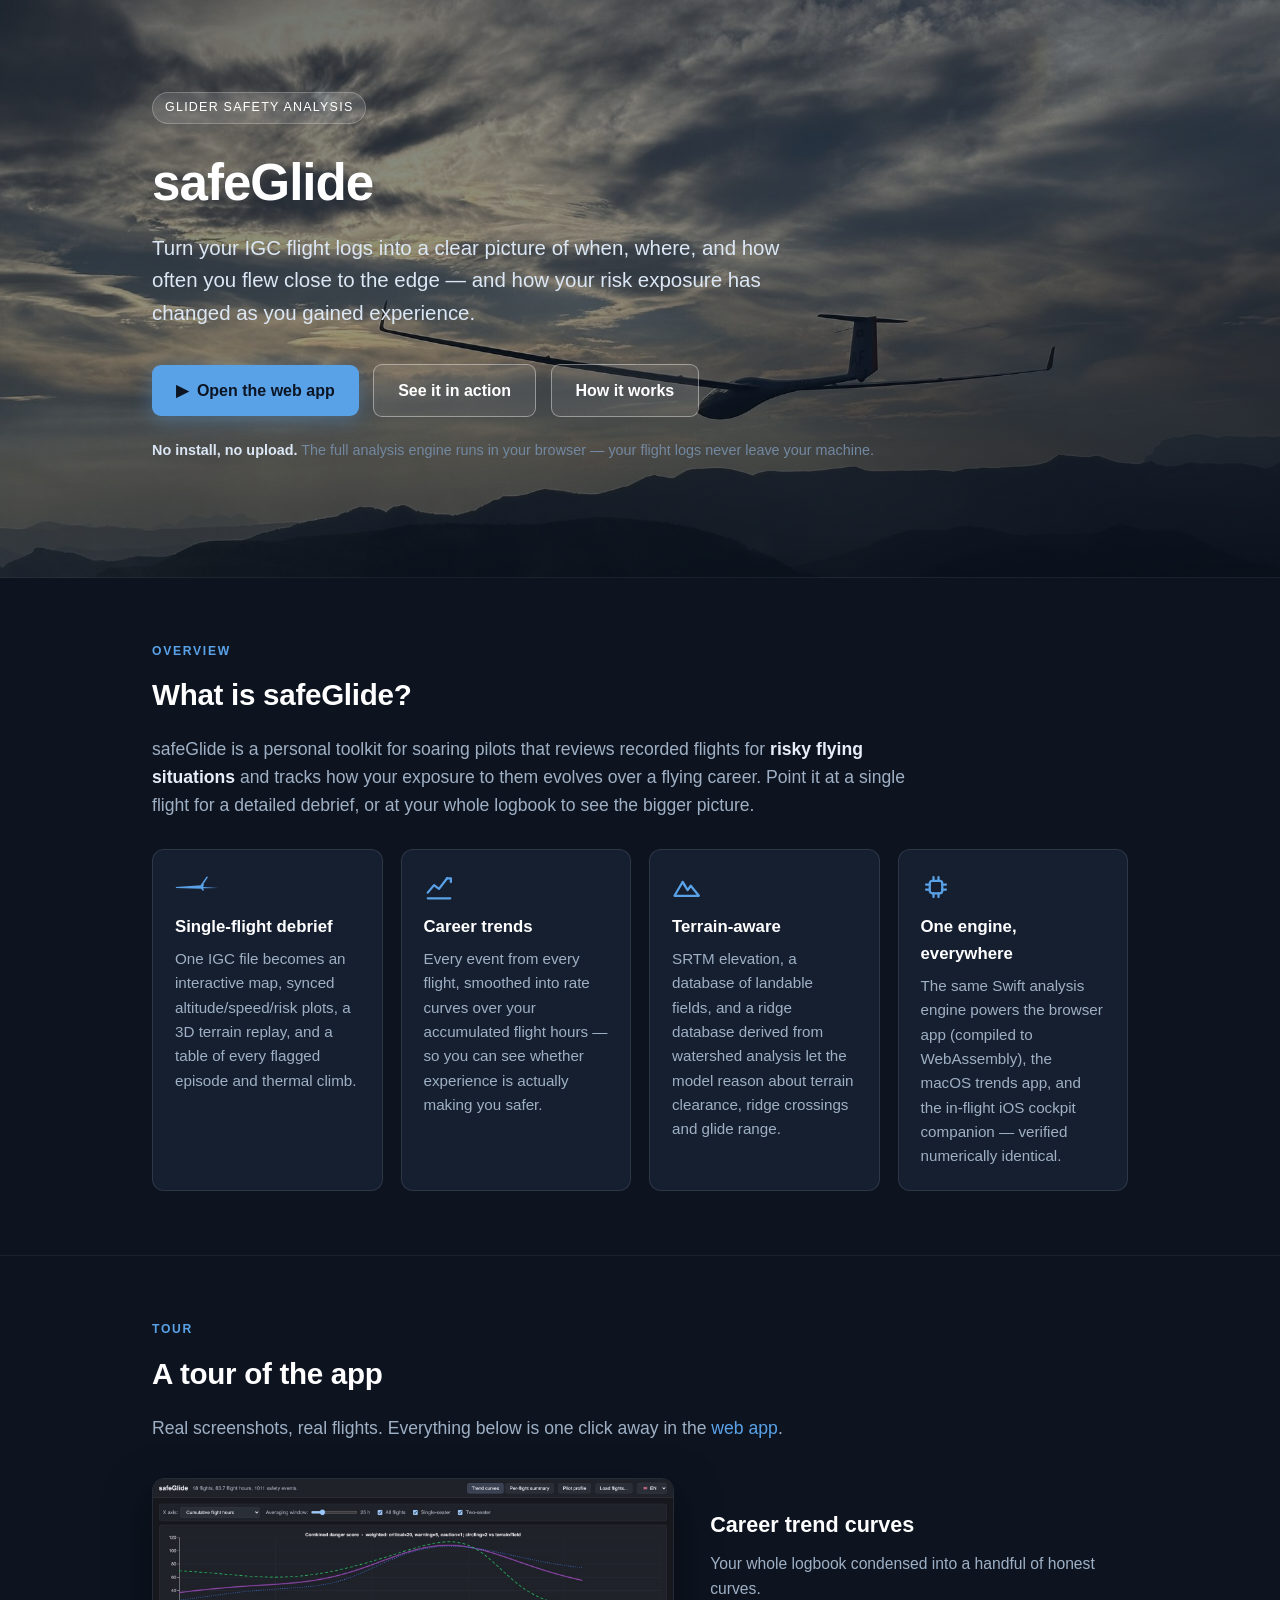
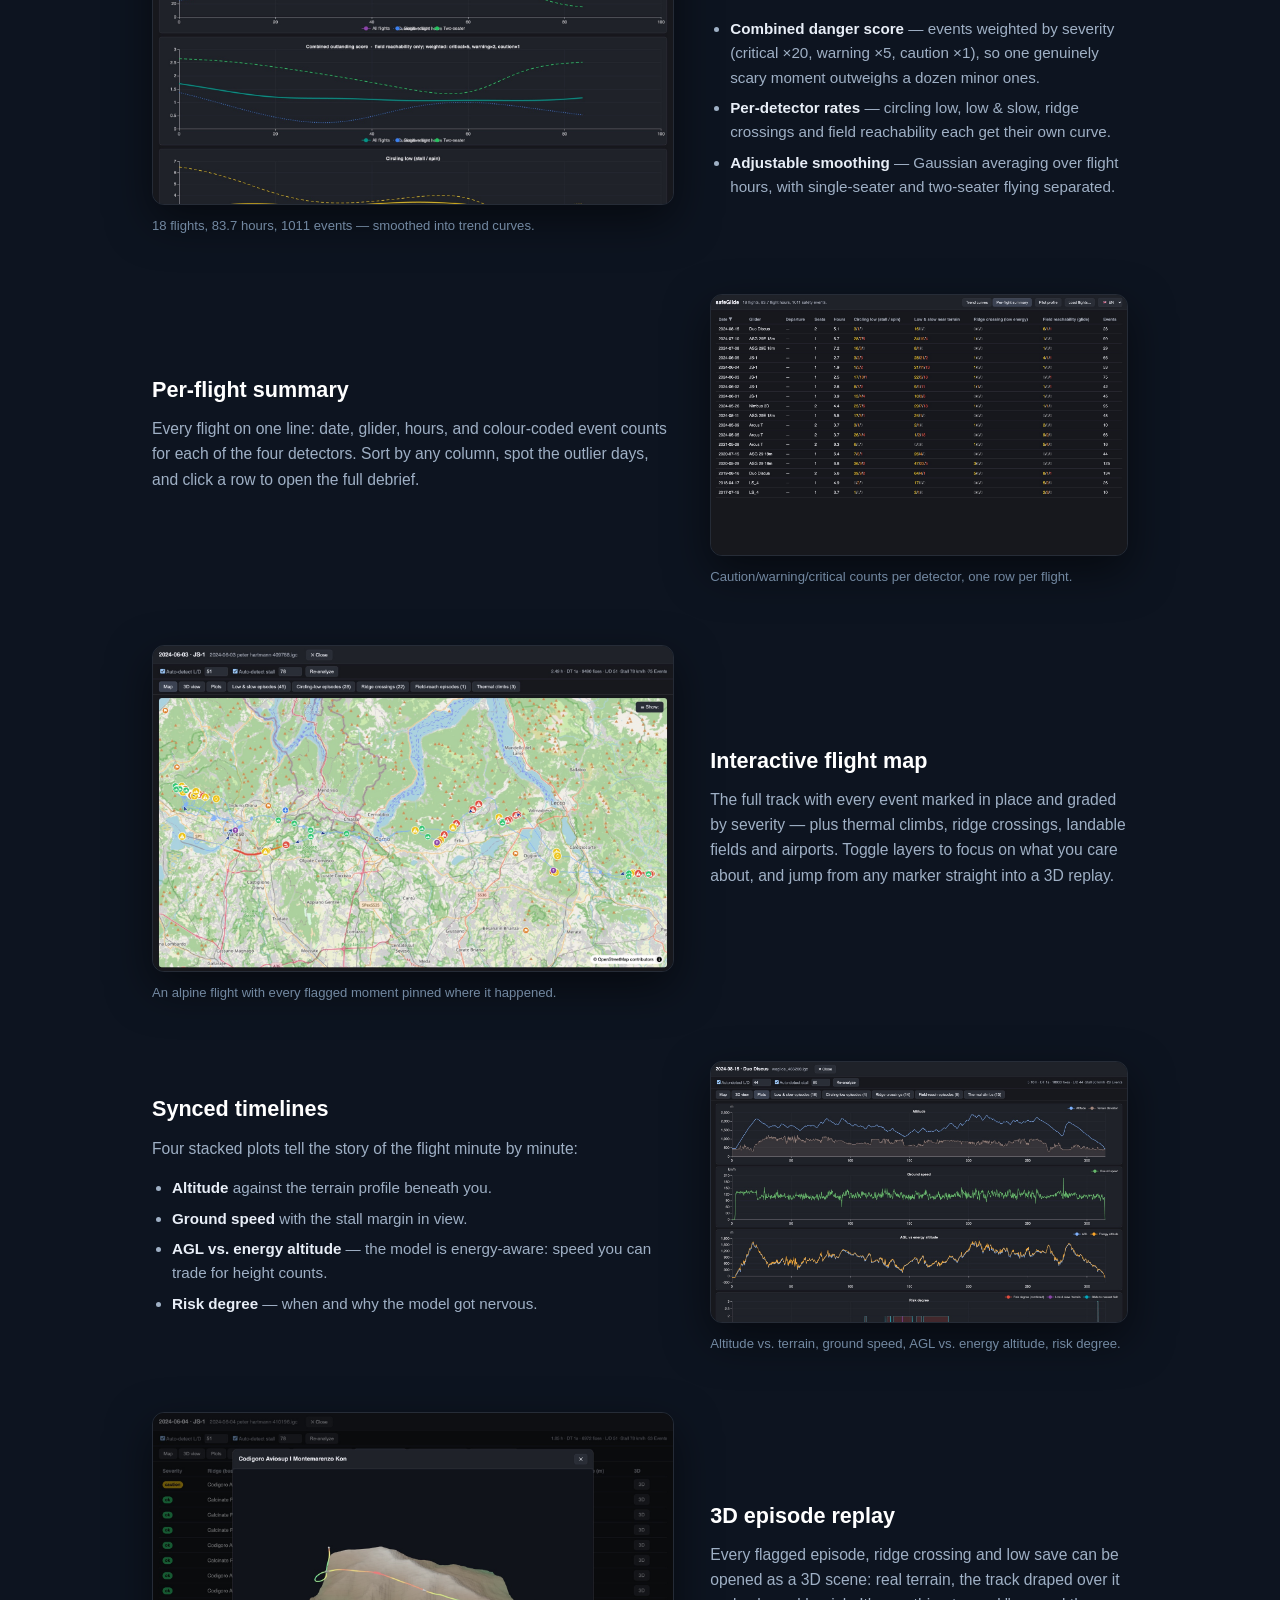
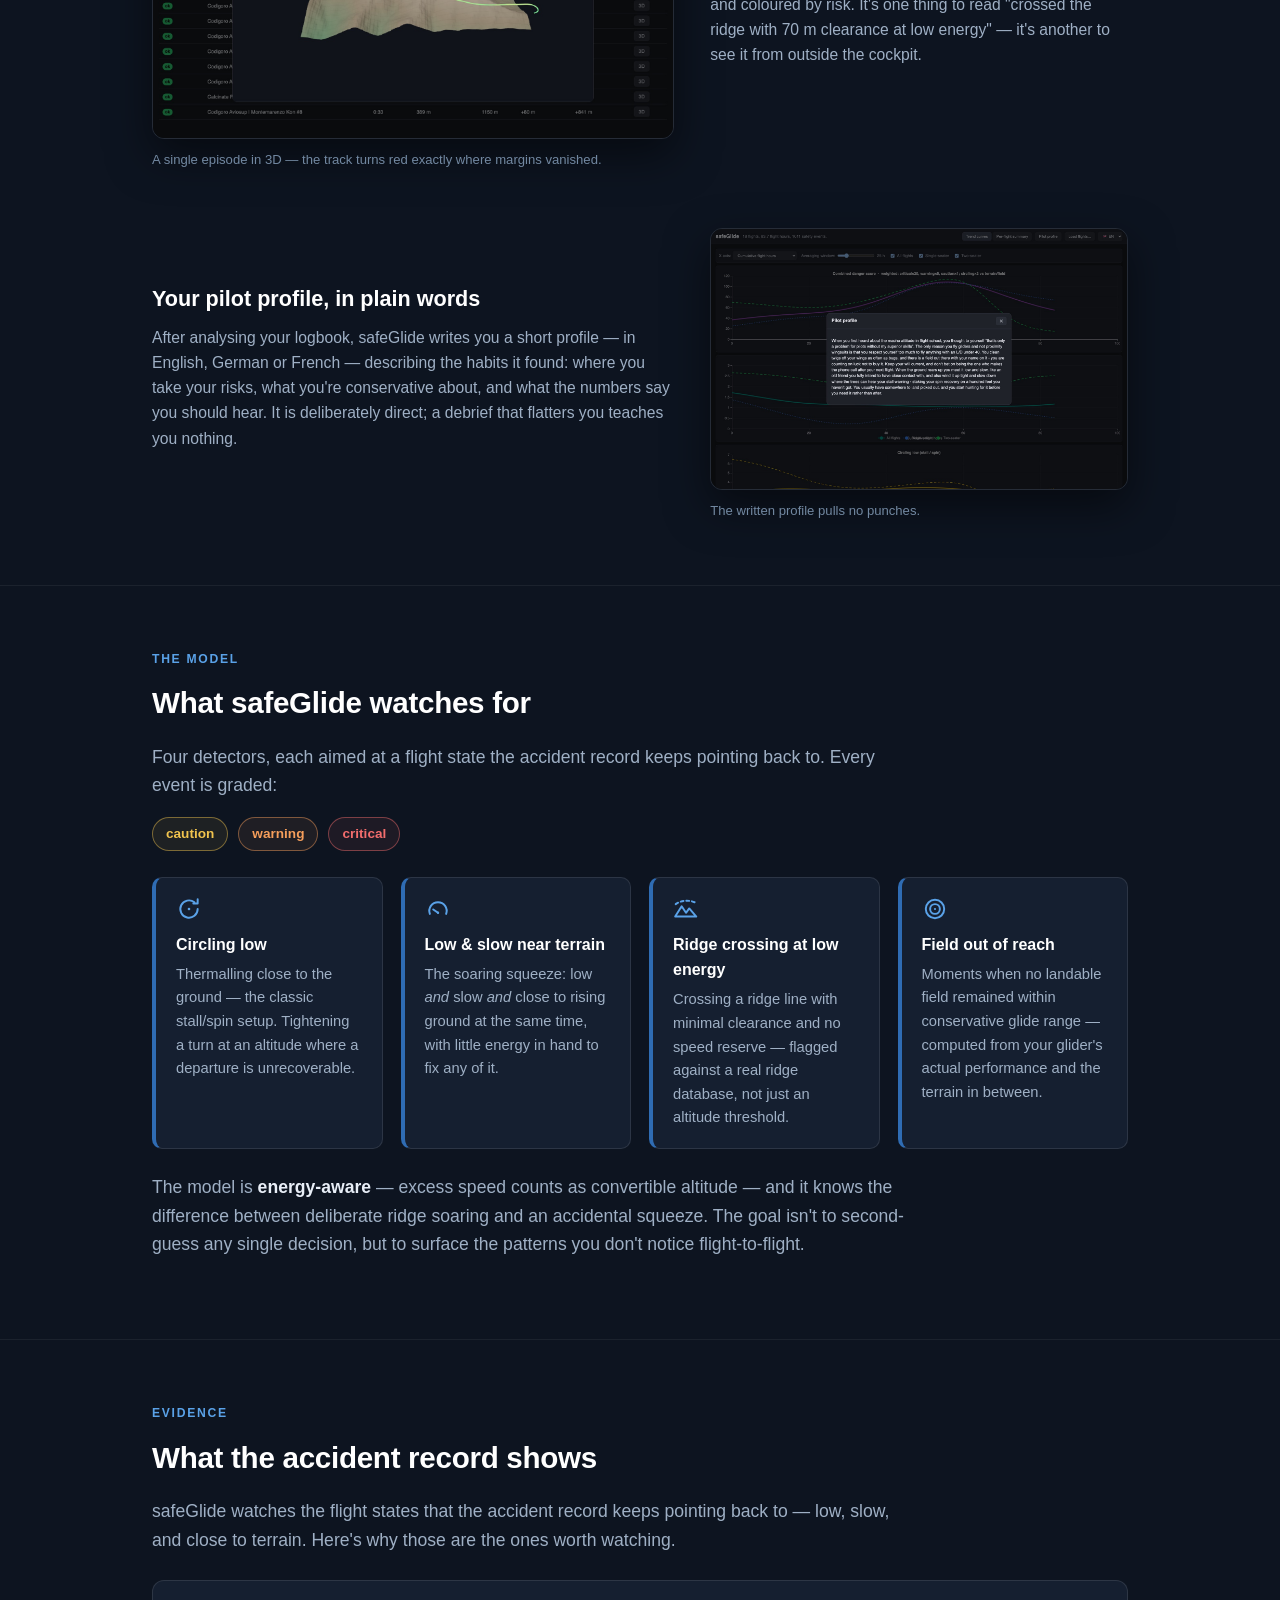
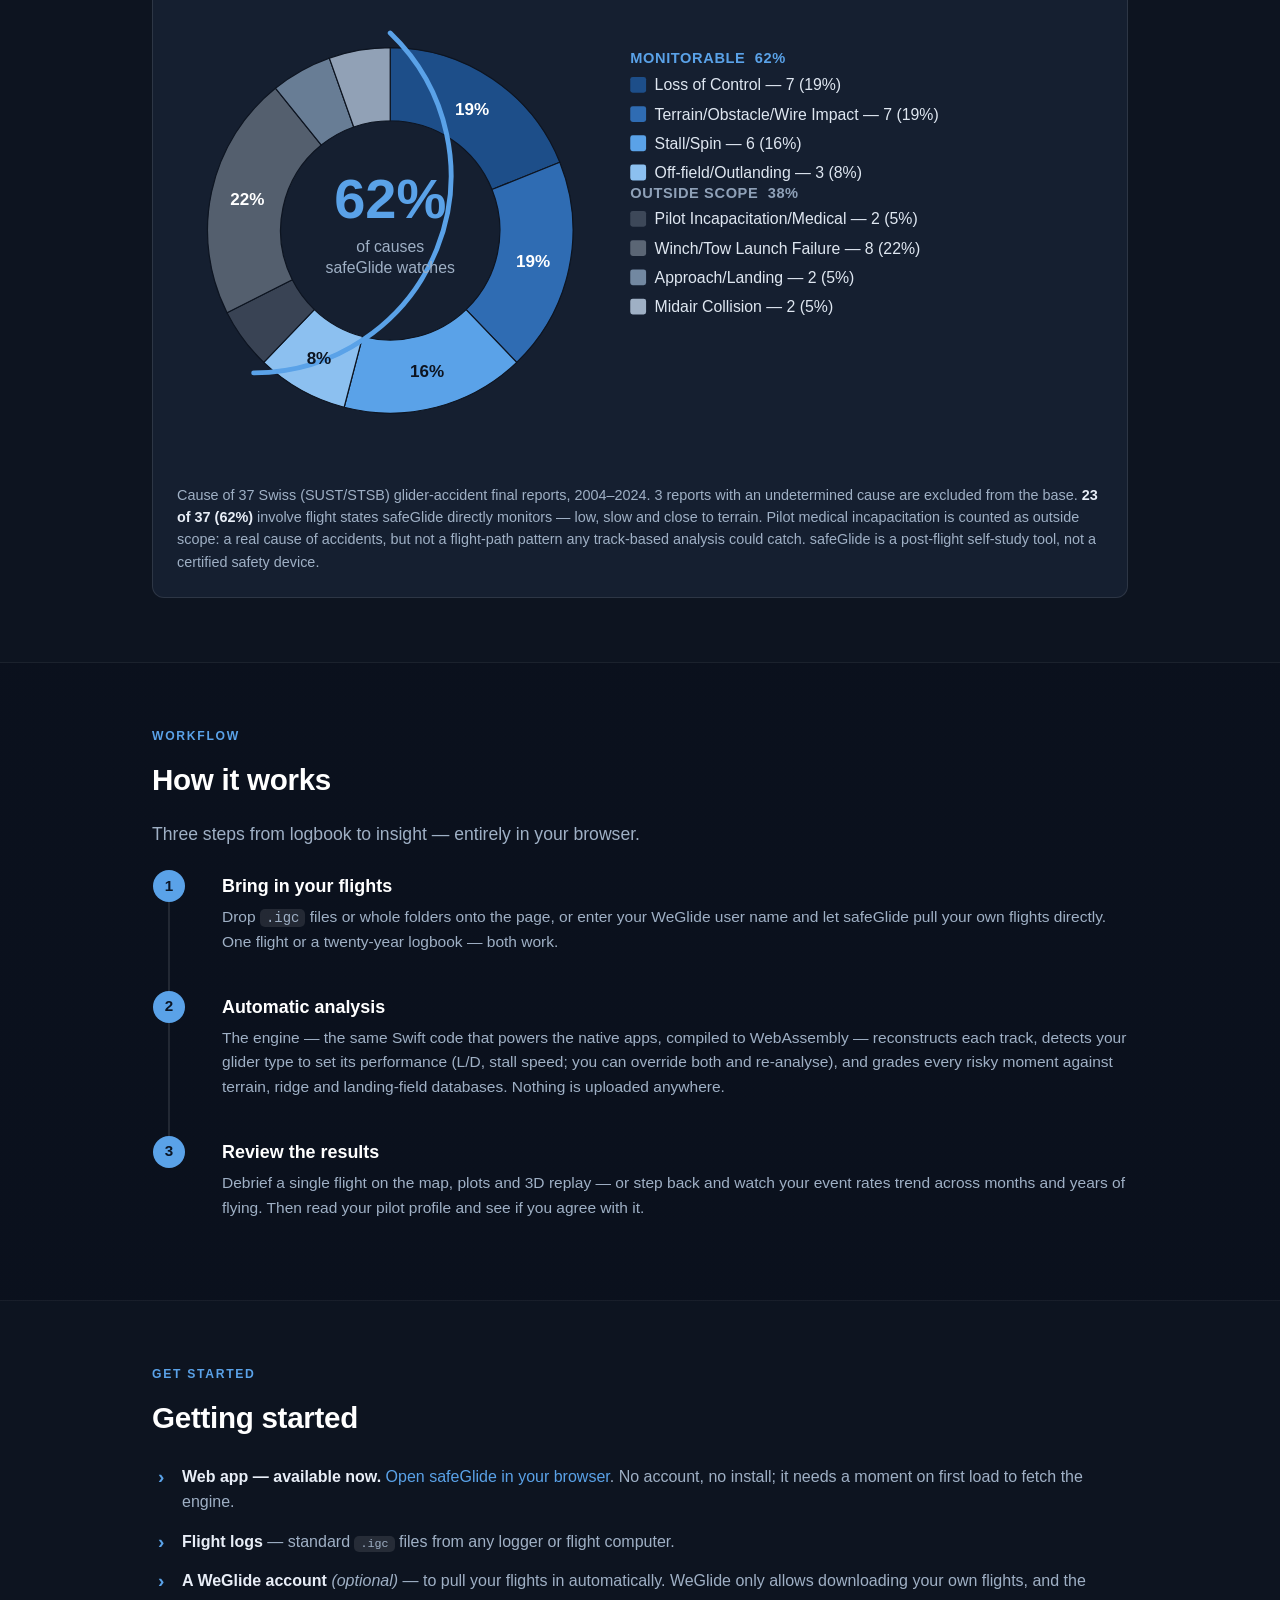
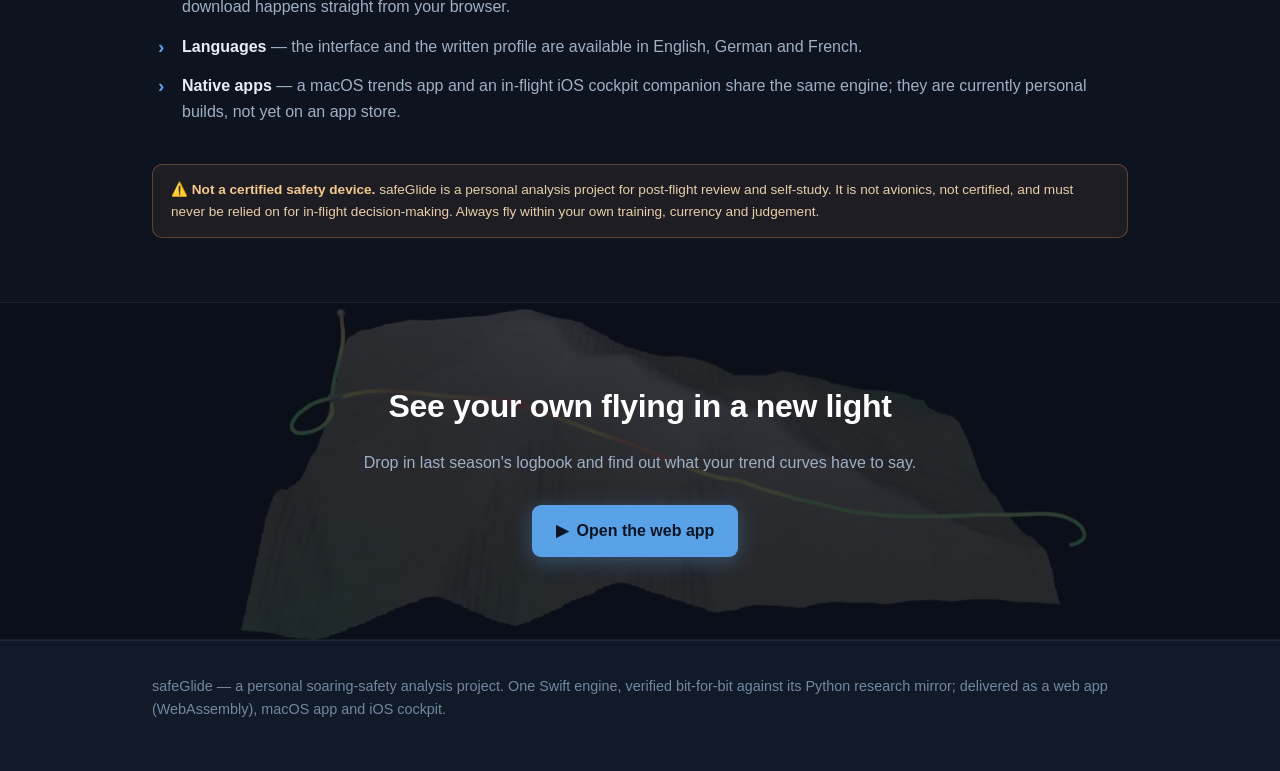
==== commit ff628667: "Accident chart: move medical incapacitation out of monitorable Medical incapacitation is not a fligh" ====
--- a/index.html
+++ b/index.html
@@ -369,14 +369,14 @@
     <h2>What the accident record shows</h2>
     <p class="lead">safeGlide watches the flight states that the accident record keeps pointing back to — low, slow, and close to terrain. Here's why those are the ones worth watching.</p>
     <figure class="evidence">
-      <svg viewBox="0 0 760 380" xmlns="http://www.w3.org/2000/svg" font-family="-apple-system,Segoe UI,Roboto,Helvetica,Arial,sans-serif" role="img" aria-label="Pie chart of glider accident causes with safeGlide-monitorable causes highlighted">
-<path d="M175.00,35.00 A150,150 0 0 1 314.18,129.07 L258.51,151.44 A90,90 0 0 0 175.00,95.00 Z" fill="#1c7444" stroke="#0d1420" stroke-width="1" opacity="1"><title>Loss of Control: 7 (19%)</title></path><path d="M314.18,129.07 A150,150 0 0 1 278.79,293.29 L237.27,249.98 A90,90 0 0 0 258.51,151.44 Z" fill="#2b9459" stroke="#0d1420" stroke-width="1" opacity="1"><title>Terrain/Obstacle/Wire Impact: 7 (19%)</title></path><path d="M278.79,293.29 A150,150 0 0 1 137.20,330.16 L152.32,272.10 A90,90 0 0 0 237.27,249.98 Z" fill="#3fb271" fill-opacity="1" stroke="#0d1420" stroke-width="1"><title>Stall/Spin: 6 (16%)</title></path><path d="M137.20,330.16 A150,150 0 0 1 71.21,293.29 L112.73,249.98 A90,90 0 0 0 152.32,272.10 Z" fill="#63c78d" stroke="#0d1420" stroke-width="1" opacity="1"><title>Off-field/Outlanding: 3 (8%)</title></path><path d="M71.21,293.29 A150,150 0 0 1 41.06,252.53 L94.64,225.52 A90,90 0 0 0 112.73,249.98 Z" fill="#9adcb4" stroke="#0d1420" stroke-width="1" opacity="1"><title>Pilot Incapacitation/Medical: 2 (5%)</title></path><path d="M41.06,252.53 A150,150 0 0 1 80.77,68.29 L118.46,114.98 A90,90 0 0 0 94.64,225.52 Z" fill="#5b6675" stroke="#0d1420" stroke-width="1" opacity="0.9"><title>Winch/Tow Launch Failure: 8 (22%)</title></path><path d="M80.77,68.29 A150,150 0 0 1 125.03,43.57 L145.02,100.14 A90,90 0 0 0 118.46,114.98 Z" fill="#78849a" stroke="#0d1420" stroke-width="1" opacity="0.9"><title>Approach/Landing: 2 (5%)</title></path><path d="M125.03,43.57 A150,150 0 0 1 175.00,35.00 L175.00,95.00 A90,90 0 0 0 145.02,100.14 Z" fill="#95a2b8" stroke="#0d1420" stroke-width="1" opacity="0.9"><title>Midair Collision: 2 (5%)</title></path>
-<path d="M175.00,23.00 A162,162 0 1 1 30.35,257.93" fill="none" stroke="#3fb271" stroke-width="4" stroke-linecap="round"/>
-<text x="242.2" y="85.6" text-anchor="middle" dominant-baseline="central" font-size="14" font-weight="600" fill="#ffffff">19%</text><text x="292.3" y="210.3" text-anchor="middle" dominant-baseline="central" font-size="14" font-weight="600" fill="#ffffff">19%</text><text x="205.2" y="301.1" text-anchor="middle" dominant-baseline="central" font-size="14" font-weight="600" fill="#ffffff">16%</text><text x="116.5" y="289.8" text-anchor="middle" dominant-baseline="central" font-size="14" font-weight="600" fill="#0d1420">8%</text><text x="57.7" y="159.7" text-anchor="middle" dominant-baseline="central" font-size="14" font-weight="600" fill="#0d1420">22%</text>
-<text x="175" y="175" text-anchor="middle" font-size="46" font-weight="800" fill="#4ec584">68%</text><text x="175" y="203" text-anchor="middle" font-size="13" fill="#9fb0c5">of causes</text><text x="175" y="220" text-anchor="middle" font-size="13" fill="#9fb0c5">safeGlide watches</text>
-<text x="372" y="48" font-size="12" font-weight="700" fill="#4ec584" letter-spacing="0.5">MONITORABLE &#160;68%</text><rect x="372" y="59" width="13" height="13" rx="2" fill="#1c7444"/><text x="392" y="70" font-size="13" font-weight="400" fill="#dfe7f1">Loss of Control — 7 (19%)</text><rect x="372" y="83" width="13" height="13" rx="2" fill="#2b9459"/><text x="392" y="94" font-size="13" font-weight="400" fill="#dfe7f1">Terrain/Obstacle/Wire Impact — 7 (19%)</text><rect x="372" y="107" width="13" height="13" rx="2" fill="#3fb271"/><text x="392" y="118" font-size="13" font-weight="400" fill="#dfe7f1">Stall/Spin — 6 (16%)</text><rect x="372" y="131" width="13" height="13" rx="2" fill="#63c78d"/><text x="392" y="142" font-size="13" font-weight="400" fill="#dfe7f1">Off-field/Outlanding — 3 (8%)</text><rect x="372" y="155" width="13" height="13" rx="2" fill="#9adcb4"/><text x="392" y="166" font-size="13" font-weight="400" fill="#dfe7f1">Pilot Incapacitation/Medical — 2 (5%)</text><text x="372" y="182" font-size="12" font-weight="700" fill="#8fa1b8" letter-spacing="0.5">OUTSIDE SCOPE &#160;32%</text><rect x="372" y="193" width="13" height="13" rx="2" fill="#5b6675"/><text x="392" y="204" font-size="13" font-weight="400" fill="#dfe7f1">Winch/Tow Launch Failure — 8 (22%)</text><rect x="372" y="217" width="13" height="13" rx="2" fill="#78849a"/><text x="392" y="228" font-size="13" font-weight="400" fill="#dfe7f1">Approach/Landing — 2 (5%)</text><rect x="372" y="241" width="13" height="13" rx="2" fill="#95a2b8"/><text x="392" y="252" font-size="13" font-weight="400" fill="#dfe7f1">Midair Collision — 2 (5%)</text>
+      <svg viewBox="0 0 760 380" xmlns="http://www.w3.org/2000/svg" font-family="-apple-system,Segoe UI,Roboto,Helvetica,Arial,sans-serif" role="img" aria-label="Pie chart of glider accident causes with safeGlide-monitorable causes highlighted; pilot medical incapacitation is excluded as outside scope">
+<path d="M175.00,35.00 A150,150 0 0 1 314.18,129.07 L258.51,151.44 A90,90 0 0 0 175.00,95.00 Z" fill="#1d4e89" stroke="#0d1420" stroke-width="1"><title>Loss of Control: 7 (19%)</title></path><path d="M314.18,129.07 A150,150 0 0 1 278.79,293.29 L237.27,249.98 A90,90 0 0 0 258.51,151.44 Z" fill="#2f6cb3" stroke="#0d1420" stroke-width="1"><title>Terrain/Obstacle/Wire Impact: 7 (19%)</title></path><path d="M278.79,293.29 A150,150 0 0 1 137.20,330.16 L152.32,272.10 A90,90 0 0 0 237.27,249.98 Z" fill="#5aa2e8" stroke="#0d1420" stroke-width="1"><title>Stall/Spin: 6 (16%)</title></path><path d="M137.20,330.16 A150,150 0 0 1 71.21,293.29 L112.73,249.98 A90,90 0 0 0 152.32,272.10 Z" fill="#8cc0f0" stroke="#0d1420" stroke-width="1"><title>Off-field/Outlanding: 3 (8%)</title></path><path d="M71.21,293.29 A150,150 0 0 1 41.06,252.53 L94.64,225.52 A90,90 0 0 0 112.73,249.98 Z" fill="#3d4859" stroke="#0d1420" stroke-width="1" opacity="0.9"><title>Pilot Incapacitation/Medical: 2 (5%) — outside scope</title></path><path d="M41.06,252.53 A150,150 0 0 1 80.77,68.29 L118.46,114.98 A90,90 0 0 0 94.64,225.52 Z" fill="#5b6675" stroke="#0d1420" stroke-width="1" opacity="0.9"><title>Winch/Tow Launch Failure: 8 (22%)</title></path><path d="M80.77,68.29 A150,150 0 0 1 125.03,43.57 L145.02,100.14 A90,90 0 0 0 118.46,114.98 Z" fill="#7288a1" stroke="#0d1420" stroke-width="1" opacity="0.9"><title>Approach/Landing: 2 (5%)</title></path><path d="M125.03,43.57 A150,150 0 0 1 175.00,35.00 L175.00,95.00 A90,90 0 0 0 145.02,100.14 Z" fill="#9fb0c5" stroke="#0d1420" stroke-width="1" opacity="0.9"><title>Midair Collision: 2 (5%)</title></path>
+<path d="M175.00,23.00 A162,162 0 0 1 62.91,301.96" fill="none" stroke="#5aa2e8" stroke-width="4" stroke-linecap="round"/>
+<text x="242.2" y="85.6" text-anchor="middle" dominant-baseline="central" font-size="14" font-weight="600" fill="#ffffff">19%</text><text x="292.3" y="210.3" text-anchor="middle" dominant-baseline="central" font-size="14" font-weight="600" fill="#ffffff">19%</text><text x="205.2" y="301.1" text-anchor="middle" dominant-baseline="central" font-size="14" font-weight="600" fill="#0d1420">16%</text><text x="116.5" y="289.8" text-anchor="middle" dominant-baseline="central" font-size="14" font-weight="600" fill="#0d1420">8%</text><text x="57.7" y="159.7" text-anchor="middle" dominant-baseline="central" font-size="14" font-weight="600" fill="#ffffff">22%</text>
+<text x="175" y="175" text-anchor="middle" font-size="46" font-weight="800" fill="#5aa2e8">62%</text><text x="175" y="203" text-anchor="middle" font-size="13" fill="#9fb0c5">of causes</text><text x="175" y="220" text-anchor="middle" font-size="13" fill="#9fb0c5">safeGlide watches</text>
+<text x="372" y="48" font-size="12" font-weight="700" fill="#5aa2e8" letter-spacing="0.5">MONITORABLE &#160;62%</text><rect x="372" y="59" width="13" height="13" rx="2" fill="#1d4e89"/><text x="392" y="70" font-size="13" font-weight="400" fill="#dfe7f1">Loss of Control — 7 (19%)</text><rect x="372" y="83" width="13" height="13" rx="2" fill="#2f6cb3"/><text x="392" y="94" font-size="13" font-weight="400" fill="#dfe7f1">Terrain/Obstacle/Wire Impact — 7 (19%)</text><rect x="372" y="107" width="13" height="13" rx="2" fill="#5aa2e8"/><text x="392" y="118" font-size="13" font-weight="400" fill="#dfe7f1">Stall/Spin — 6 (16%)</text><rect x="372" y="131" width="13" height="13" rx="2" fill="#8cc0f0"/><text x="392" y="142" font-size="13" font-weight="400" fill="#dfe7f1">Off-field/Outlanding — 3 (8%)</text><text x="372" y="158" font-size="12" font-weight="700" fill="#8fa1b8" letter-spacing="0.5">OUTSIDE SCOPE &#160;38%</text><rect x="372" y="169" width="13" height="13" rx="2" fill="#3d4859"/><text x="392" y="180" font-size="13" font-weight="400" fill="#dfe7f1">Pilot Incapacitation/Medical — 2 (5%)</text><rect x="372" y="193" width="13" height="13" rx="2" fill="#5b6675"/><text x="392" y="204" font-size="13" font-weight="400" fill="#dfe7f1">Winch/Tow Launch Failure — 8 (22%)</text><rect x="372" y="217" width="13" height="13" rx="2" fill="#7288a1"/><text x="392" y="228" font-size="13" font-weight="400" fill="#dfe7f1">Approach/Landing — 2 (5%)</text><rect x="372" y="241" width="13" height="13" rx="2" fill="#9fb0c5"/><text x="392" y="252" font-size="13" font-weight="400" fill="#dfe7f1">Midair Collision — 2 (5%)</text>
       </svg>
-      <figcaption>Cause of 37 Swiss (SUST/STSB) glider-accident final reports, 2004–2024. 3 reports with an undetermined cause are excluded from the base. <strong>23 of 37 (62%)</strong> involve flight states safeGlide directly monitors — low, slow and close to terrain — rising to <strong>25 (68%)</strong> including partially related causes. safeGlide is a post-flight self-study tool, not a certified safety device.</figcaption>
+      <figcaption>Cause of 37 Swiss (SUST/STSB) glider-accident final reports, 2004–2024. 3 reports with an undetermined cause are excluded from the base. <strong>23 of 37 (62%)</strong> involve flight states safeGlide directly monitors — low, slow and close to terrain. Pilot medical incapacitation is counted as outside scope: a real cause of accidents, but not a flight-path pattern any track-based analysis could catch. safeGlide is a post-flight self-study tool, not a certified safety device.</figcaption>
     </figure>
   </div>
 </section>
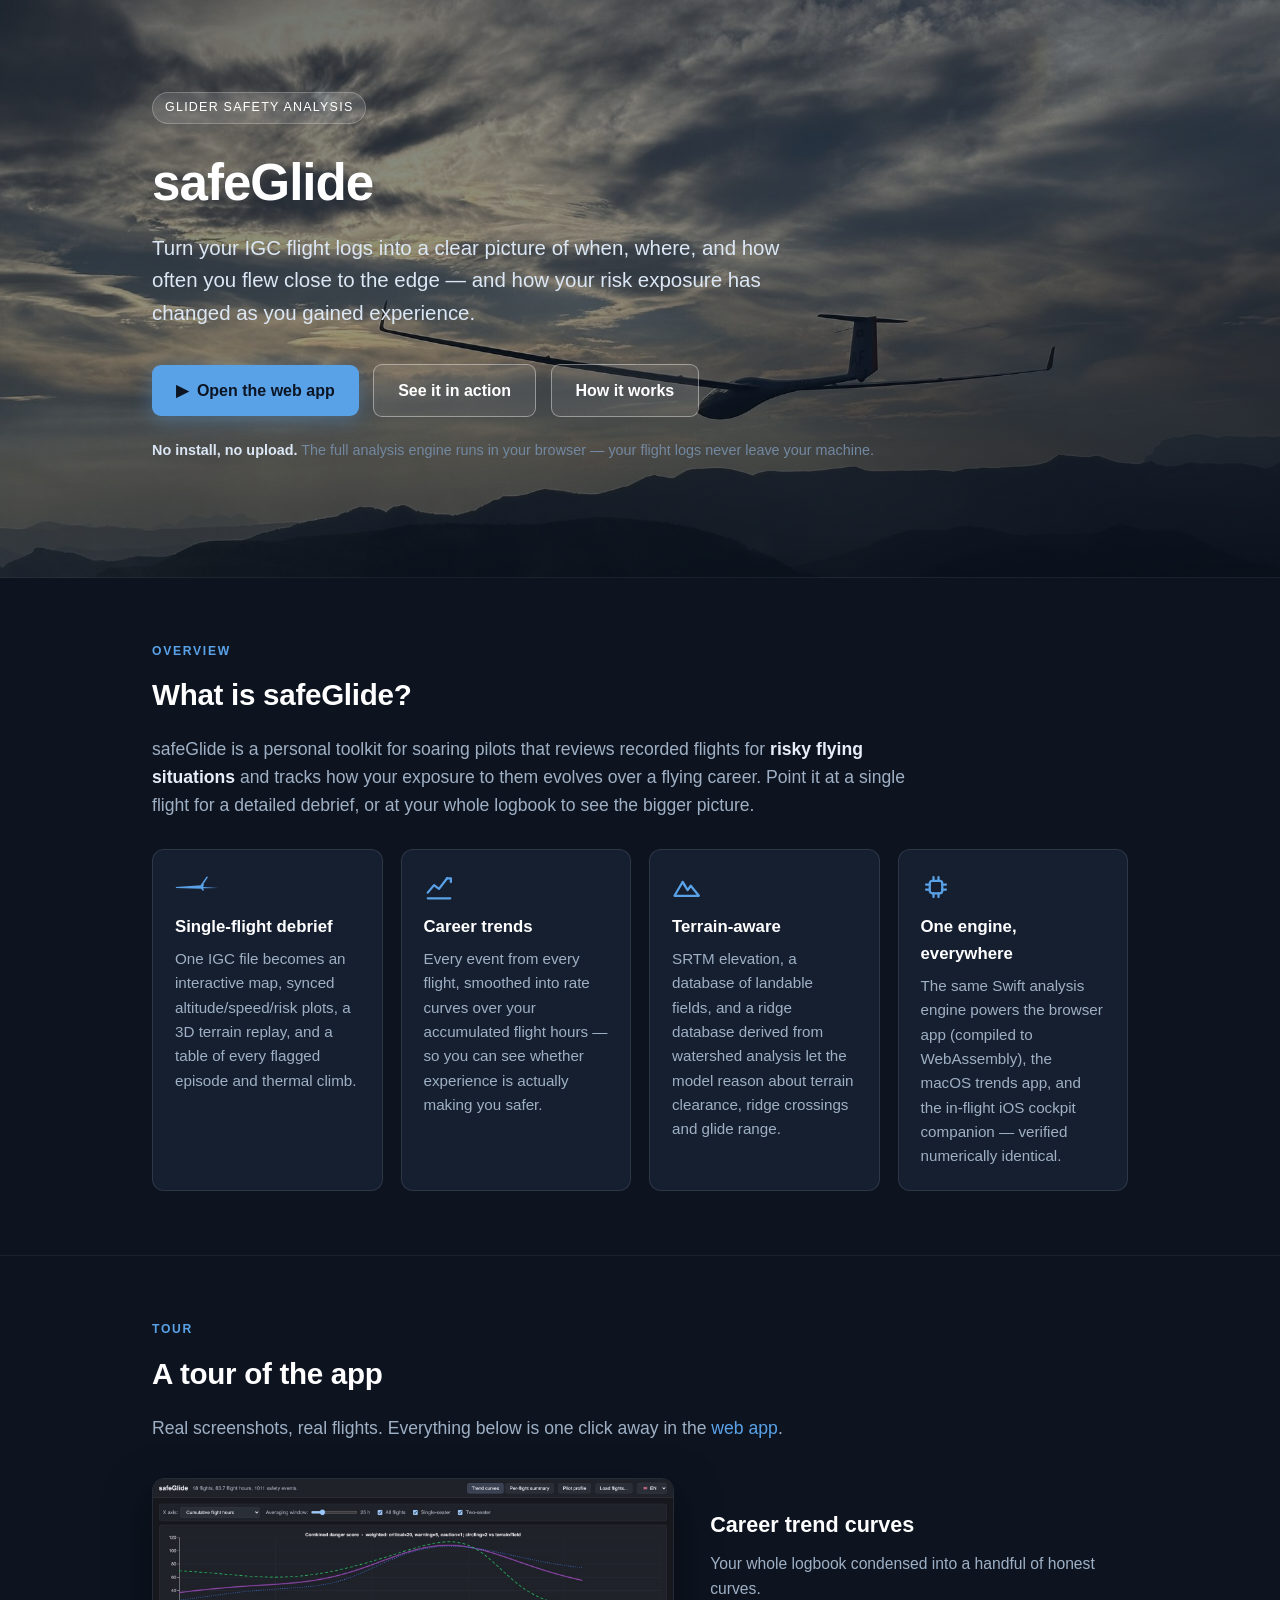
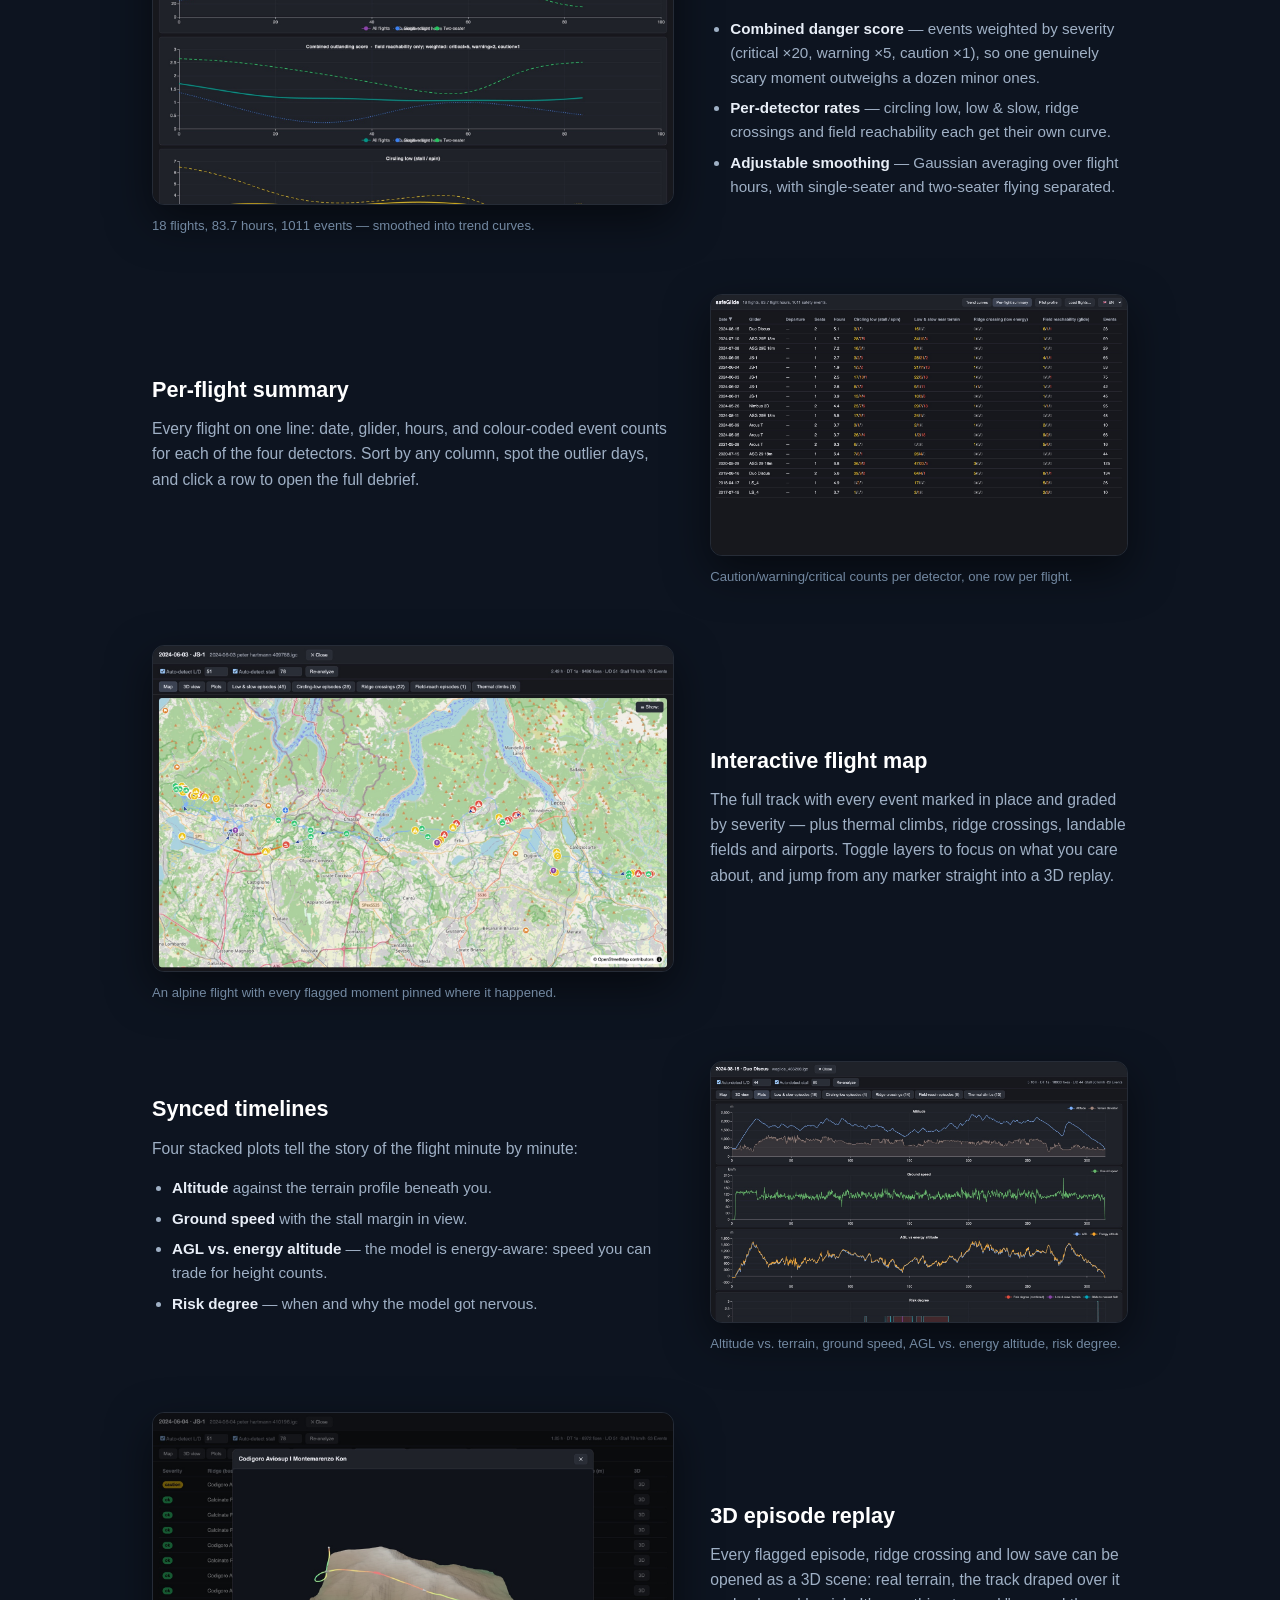
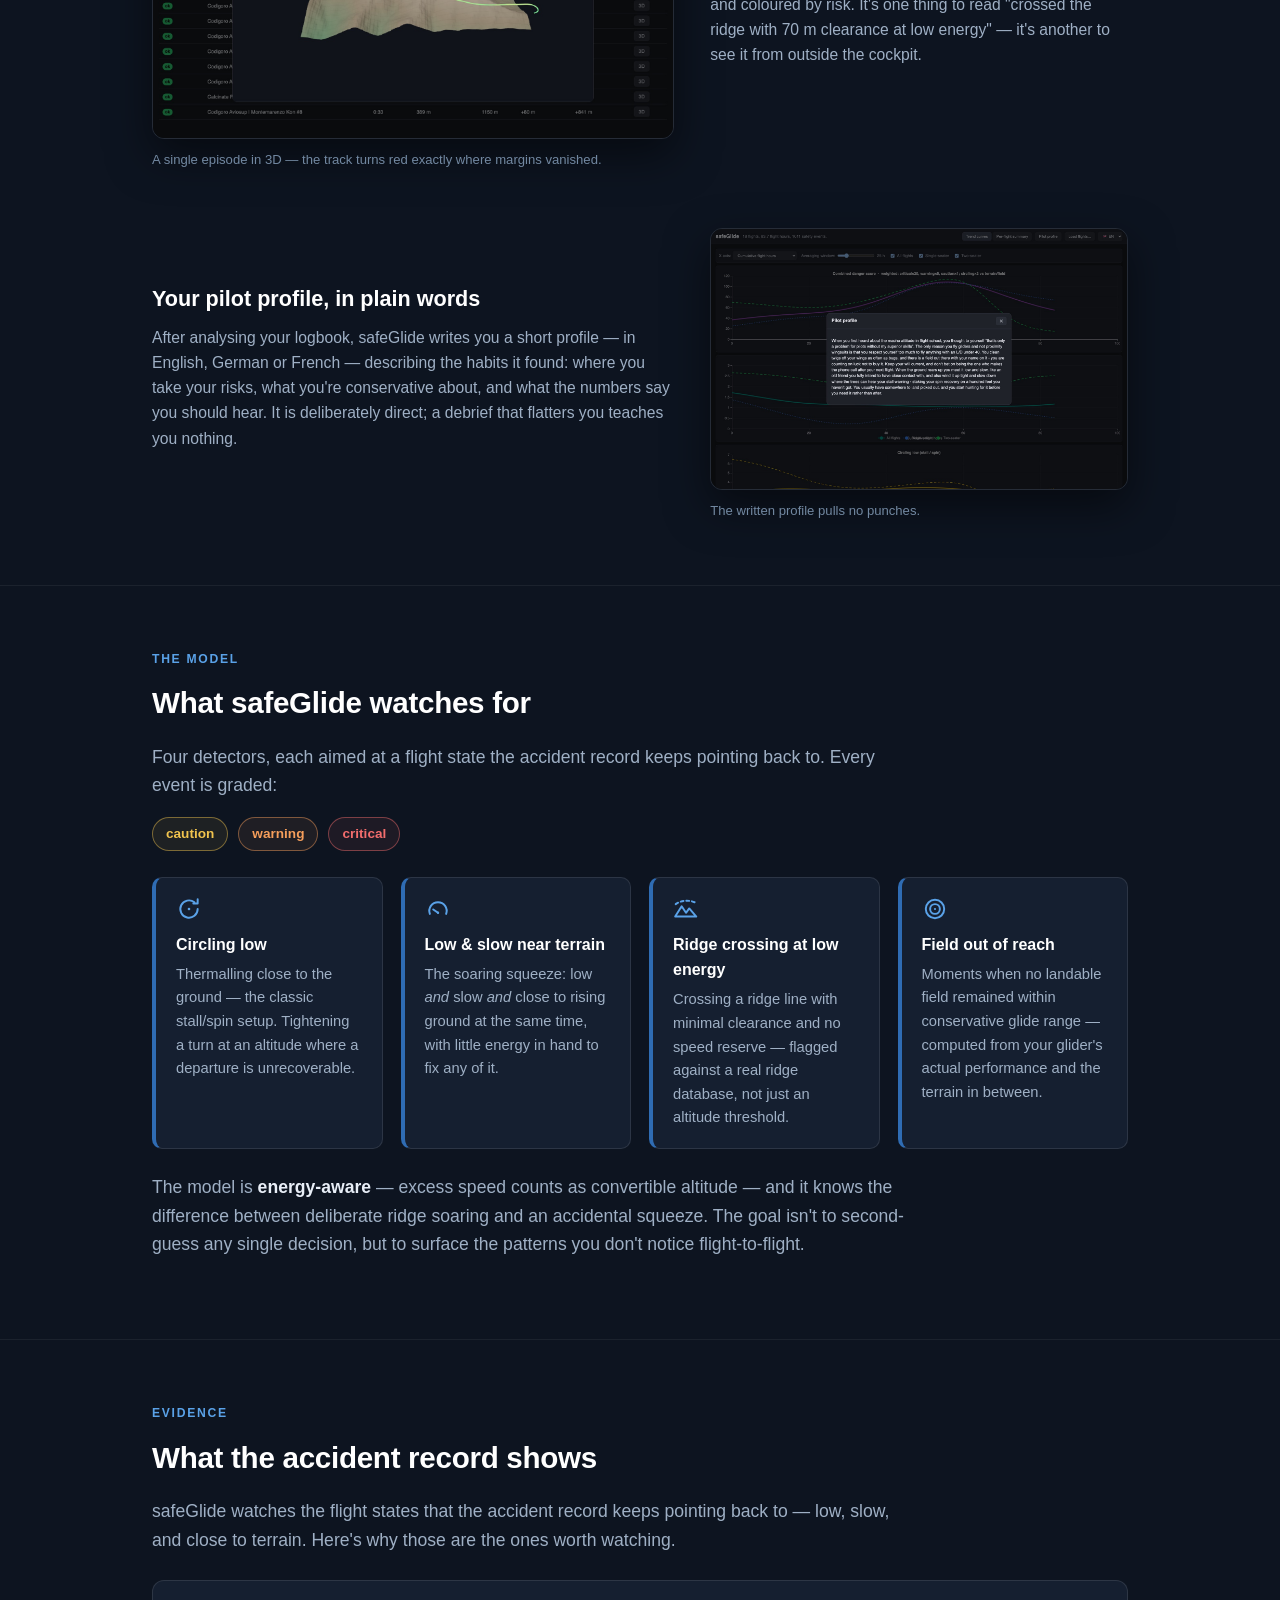
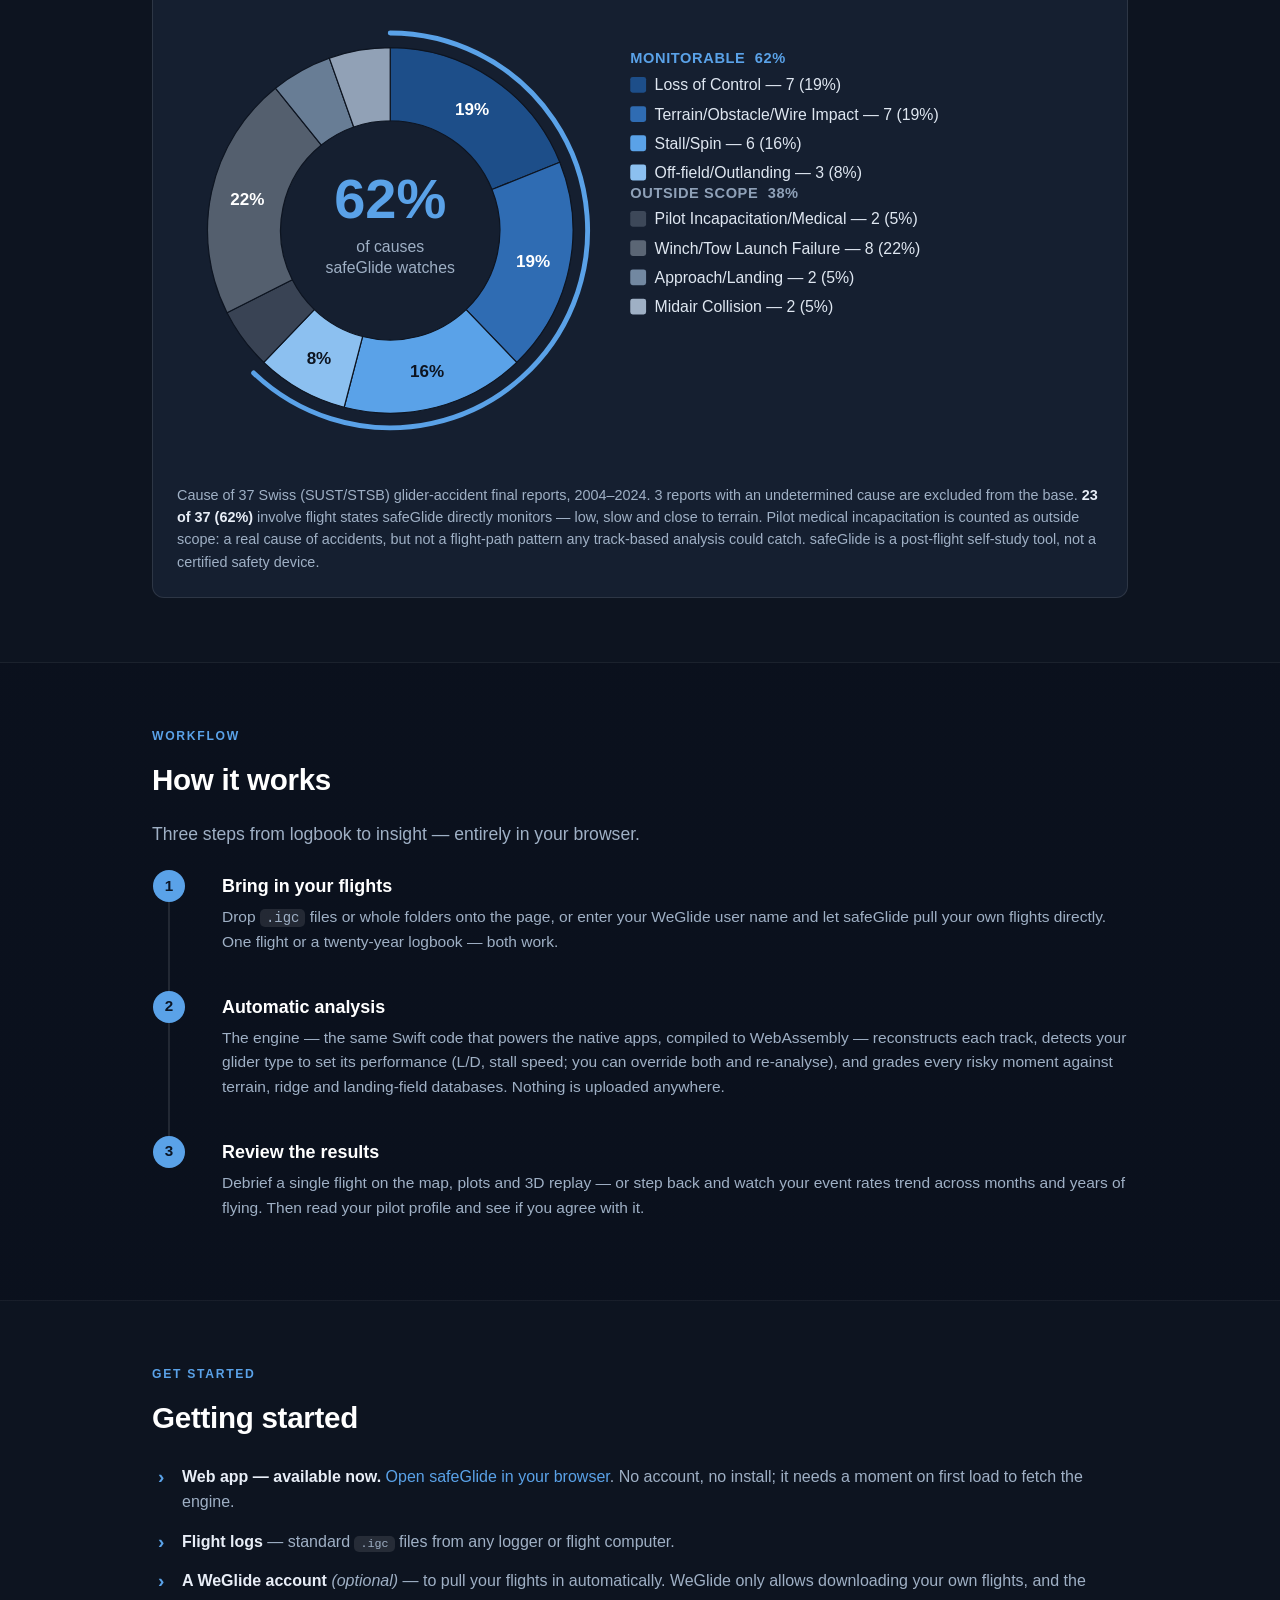
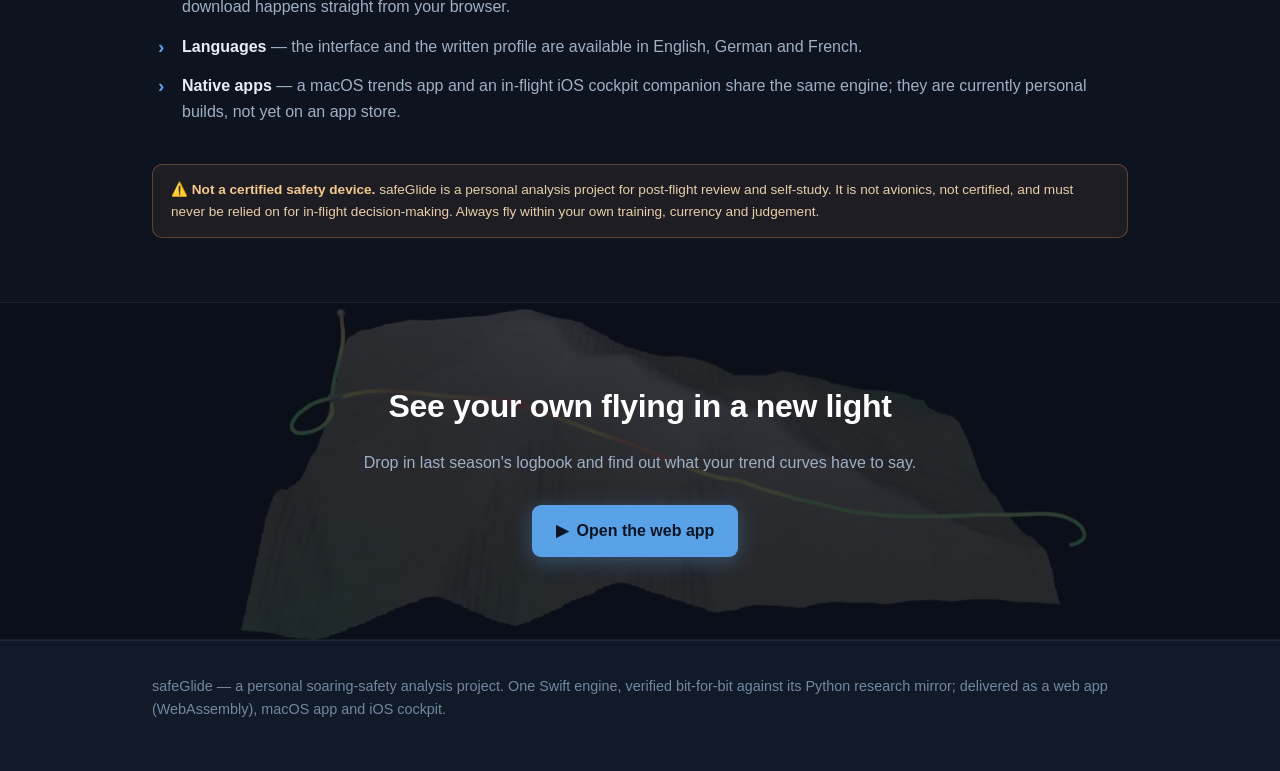
==== commit c18317a8: "Fix accident-chart ring arc: use large-arc-flag so it traces the rim The highlight ring's large-arc-" ====
--- a/index.html
+++ b/index.html
@@ -371,7 +371,7 @@
     <figure class="evidence">
       <svg viewBox="0 0 760 380" xmlns="http://www.w3.org/2000/svg" font-family="-apple-system,Segoe UI,Roboto,Helvetica,Arial,sans-serif" role="img" aria-label="Pie chart of glider accident causes with safeGlide-monitorable causes highlighted; pilot medical incapacitation is excluded as outside scope">
 <path d="M175.00,35.00 A150,150 0 0 1 314.18,129.07 L258.51,151.44 A90,90 0 0 0 175.00,95.00 Z" fill="#1d4e89" stroke="#0d1420" stroke-width="1"><title>Loss of Control: 7 (19%)</title></path><path d="M314.18,129.07 A150,150 0 0 1 278.79,293.29 L237.27,249.98 A90,90 0 0 0 258.51,151.44 Z" fill="#2f6cb3" stroke="#0d1420" stroke-width="1"><title>Terrain/Obstacle/Wire Impact: 7 (19%)</title></path><path d="M278.79,293.29 A150,150 0 0 1 137.20,330.16 L152.32,272.10 A90,90 0 0 0 237.27,249.98 Z" fill="#5aa2e8" stroke="#0d1420" stroke-width="1"><title>Stall/Spin: 6 (16%)</title></path><path d="M137.20,330.16 A150,150 0 0 1 71.21,293.29 L112.73,249.98 A90,90 0 0 0 152.32,272.10 Z" fill="#8cc0f0" stroke="#0d1420" stroke-width="1"><title>Off-field/Outlanding: 3 (8%)</title></path><path d="M71.21,293.29 A150,150 0 0 1 41.06,252.53 L94.64,225.52 A90,90 0 0 0 112.73,249.98 Z" fill="#3d4859" stroke="#0d1420" stroke-width="1" opacity="0.9"><title>Pilot Incapacitation/Medical: 2 (5%) — outside scope</title></path><path d="M41.06,252.53 A150,150 0 0 1 80.77,68.29 L118.46,114.98 A90,90 0 0 0 94.64,225.52 Z" fill="#5b6675" stroke="#0d1420" stroke-width="1" opacity="0.9"><title>Winch/Tow Launch Failure: 8 (22%)</title></path><path d="M80.77,68.29 A150,150 0 0 1 125.03,43.57 L145.02,100.14 A90,90 0 0 0 118.46,114.98 Z" fill="#7288a1" stroke="#0d1420" stroke-width="1" opacity="0.9"><title>Approach/Landing: 2 (5%)</title></path><path d="M125.03,43.57 A150,150 0 0 1 175.00,35.00 L175.00,95.00 A90,90 0 0 0 145.02,100.14 Z" fill="#9fb0c5" stroke="#0d1420" stroke-width="1" opacity="0.9"><title>Midair Collision: 2 (5%)</title></path>
-<path d="M175.00,23.00 A162,162 0 0 1 62.91,301.96" fill="none" stroke="#5aa2e8" stroke-width="4" stroke-linecap="round"/>
+<path d="M175.00,23.00 A162,162 0 1 1 62.91,301.96" fill="none" stroke="#5aa2e8" stroke-width="4" stroke-linecap="round"/>
 <text x="242.2" y="85.6" text-anchor="middle" dominant-baseline="central" font-size="14" font-weight="600" fill="#ffffff">19%</text><text x="292.3" y="210.3" text-anchor="middle" dominant-baseline="central" font-size="14" font-weight="600" fill="#ffffff">19%</text><text x="205.2" y="301.1" text-anchor="middle" dominant-baseline="central" font-size="14" font-weight="600" fill="#0d1420">16%</text><text x="116.5" y="289.8" text-anchor="middle" dominant-baseline="central" font-size="14" font-weight="600" fill="#0d1420">8%</text><text x="57.7" y="159.7" text-anchor="middle" dominant-baseline="central" font-size="14" font-weight="600" fill="#ffffff">22%</text>
 <text x="175" y="175" text-anchor="middle" font-size="46" font-weight="800" fill="#5aa2e8">62%</text><text x="175" y="203" text-anchor="middle" font-size="13" fill="#9fb0c5">of causes</text><text x="175" y="220" text-anchor="middle" font-size="13" fill="#9fb0c5">safeGlide watches</text>
 <text x="372" y="48" font-size="12" font-weight="700" fill="#5aa2e8" letter-spacing="0.5">MONITORABLE &#160;62%</text><rect x="372" y="59" width="13" height="13" rx="2" fill="#1d4e89"/><text x="392" y="70" font-size="13" font-weight="400" fill="#dfe7f1">Loss of Control — 7 (19%)</text><rect x="372" y="83" width="13" height="13" rx="2" fill="#2f6cb3"/><text x="392" y="94" font-size="13" font-weight="400" fill="#dfe7f1">Terrain/Obstacle/Wire Impact — 7 (19%)</text><rect x="372" y="107" width="13" height="13" rx="2" fill="#5aa2e8"/><text x="392" y="118" font-size="13" font-weight="400" fill="#dfe7f1">Stall/Spin — 6 (16%)</text><rect x="372" y="131" width="13" height="13" rx="2" fill="#8cc0f0"/><text x="392" y="142" font-size="13" font-weight="400" fill="#dfe7f1">Off-field/Outlanding — 3 (8%)</text><text x="372" y="158" font-size="12" font-weight="700" fill="#8fa1b8" letter-spacing="0.5">OUTSIDE SCOPE &#160;38%</text><rect x="372" y="169" width="13" height="13" rx="2" fill="#3d4859"/><text x="392" y="180" font-size="13" font-weight="400" fill="#dfe7f1">Pilot Incapacitation/Medical — 2 (5%)</text><rect x="372" y="193" width="13" height="13" rx="2" fill="#5b6675"/><text x="392" y="204" font-size="13" font-weight="400" fill="#dfe7f1">Winch/Tow Launch Failure — 8 (22%)</text><rect x="372" y="217" width="13" height="13" rx="2" fill="#7288a1"/><text x="392" y="228" font-size="13" font-weight="400" fill="#dfe7f1">Approach/Landing — 2 (5%)</text><rect x="372" y="241" width="13" height="13" rx="2" fill="#9fb0c5"/><text x="392" y="252" font-size="13" font-weight="400" fill="#dfe7f1">Midair Collision — 2 (5%)</text>
